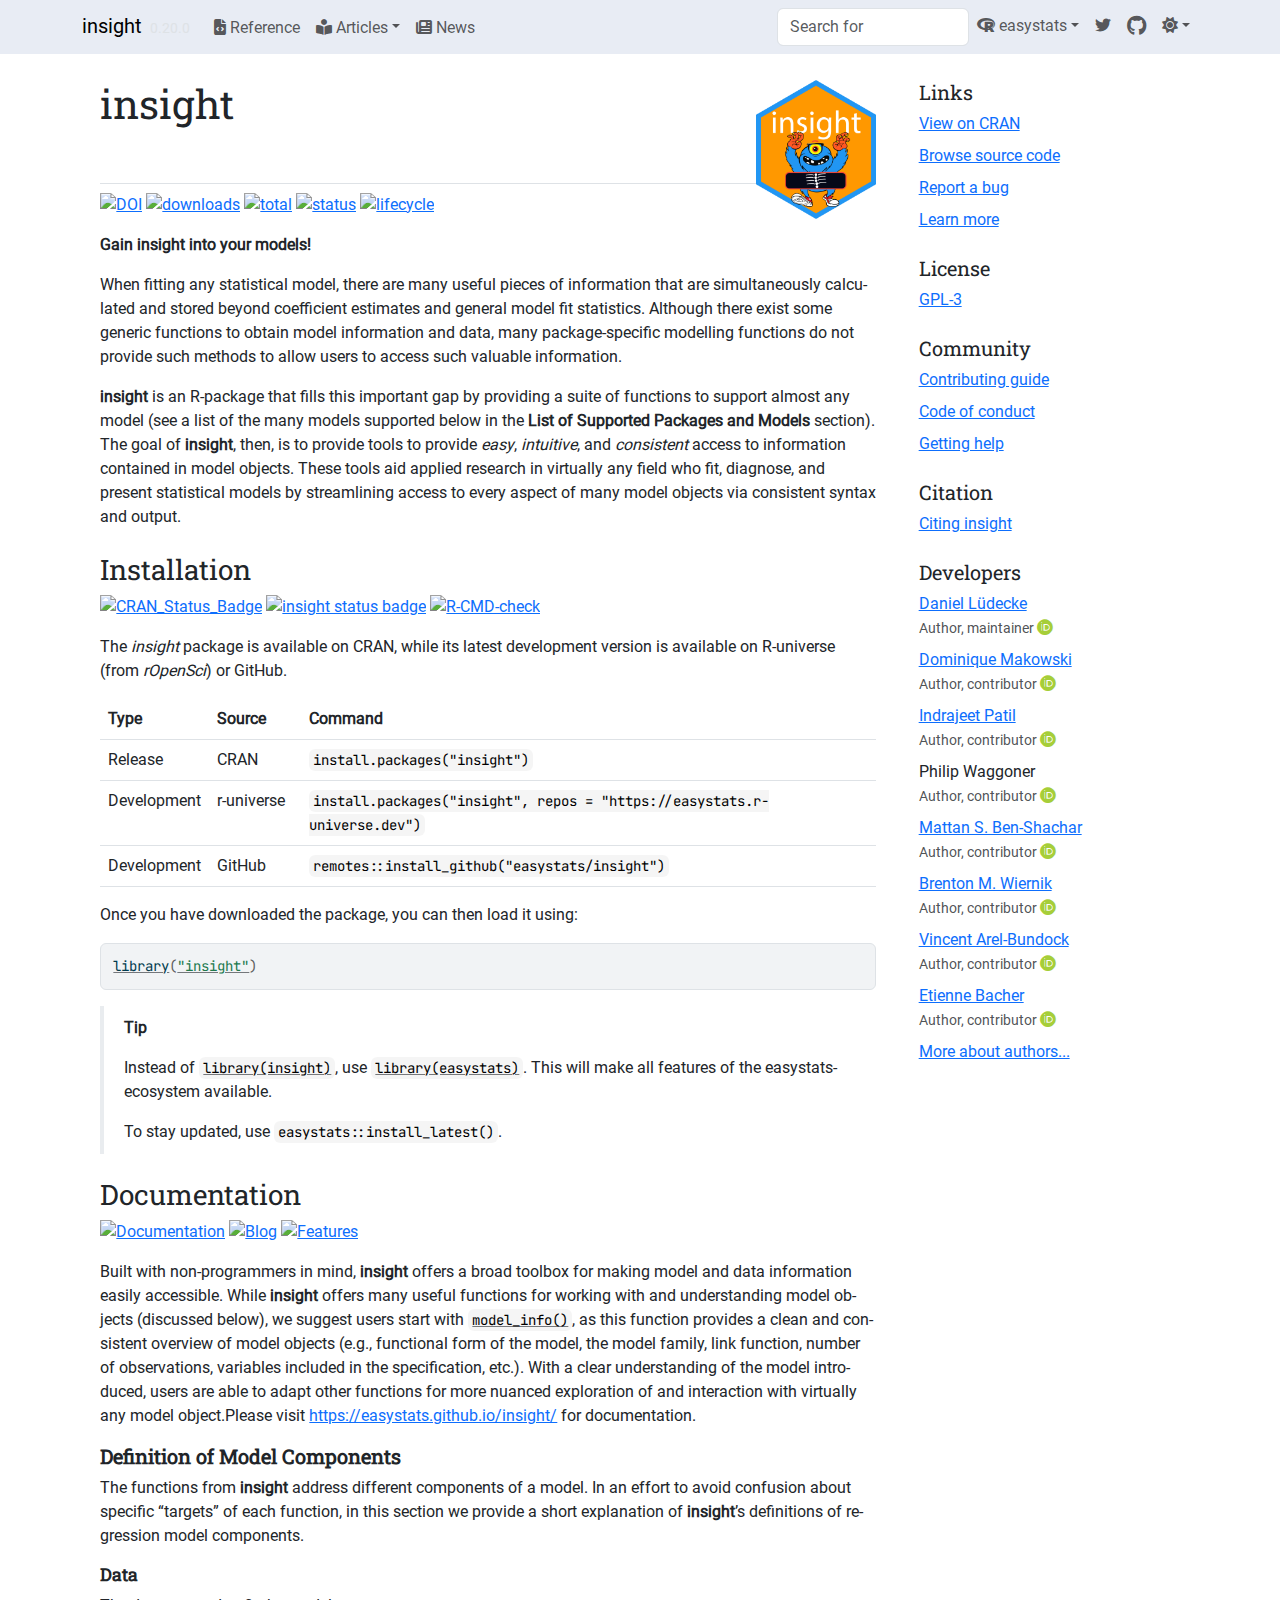
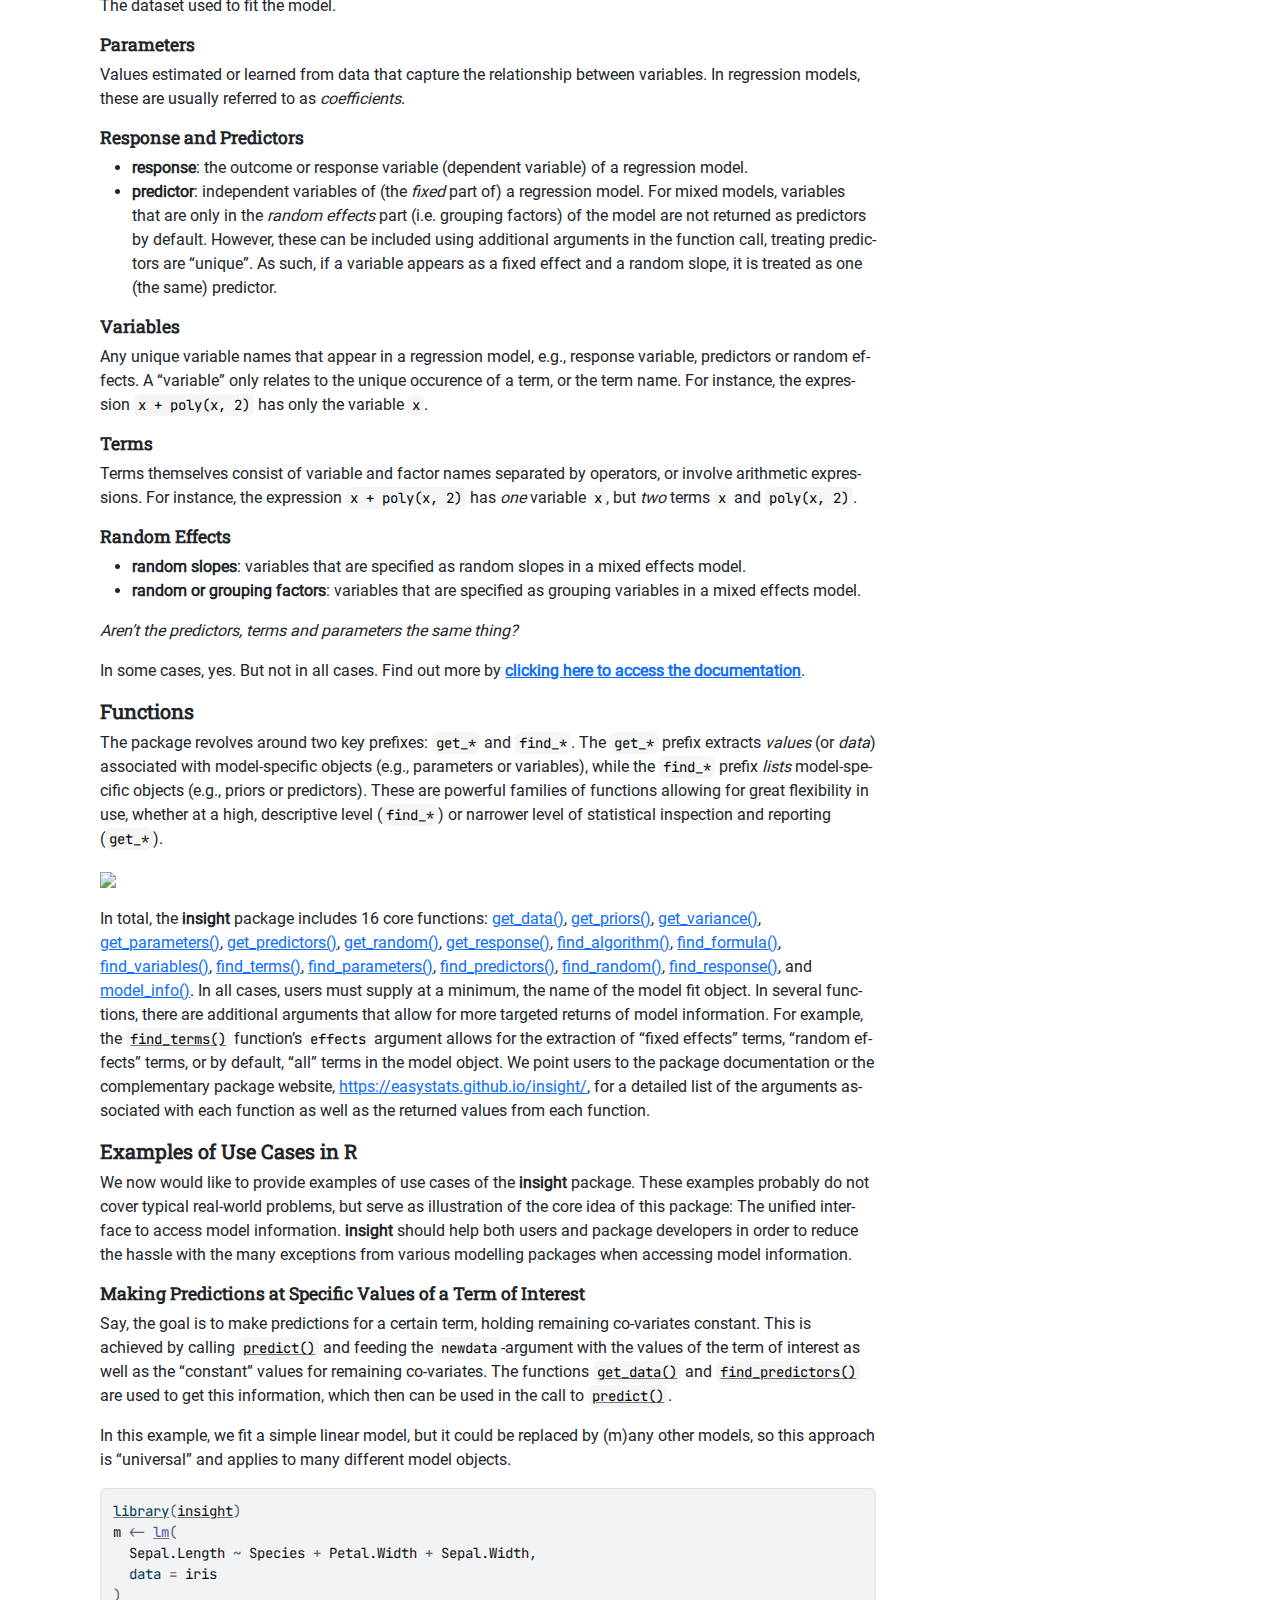
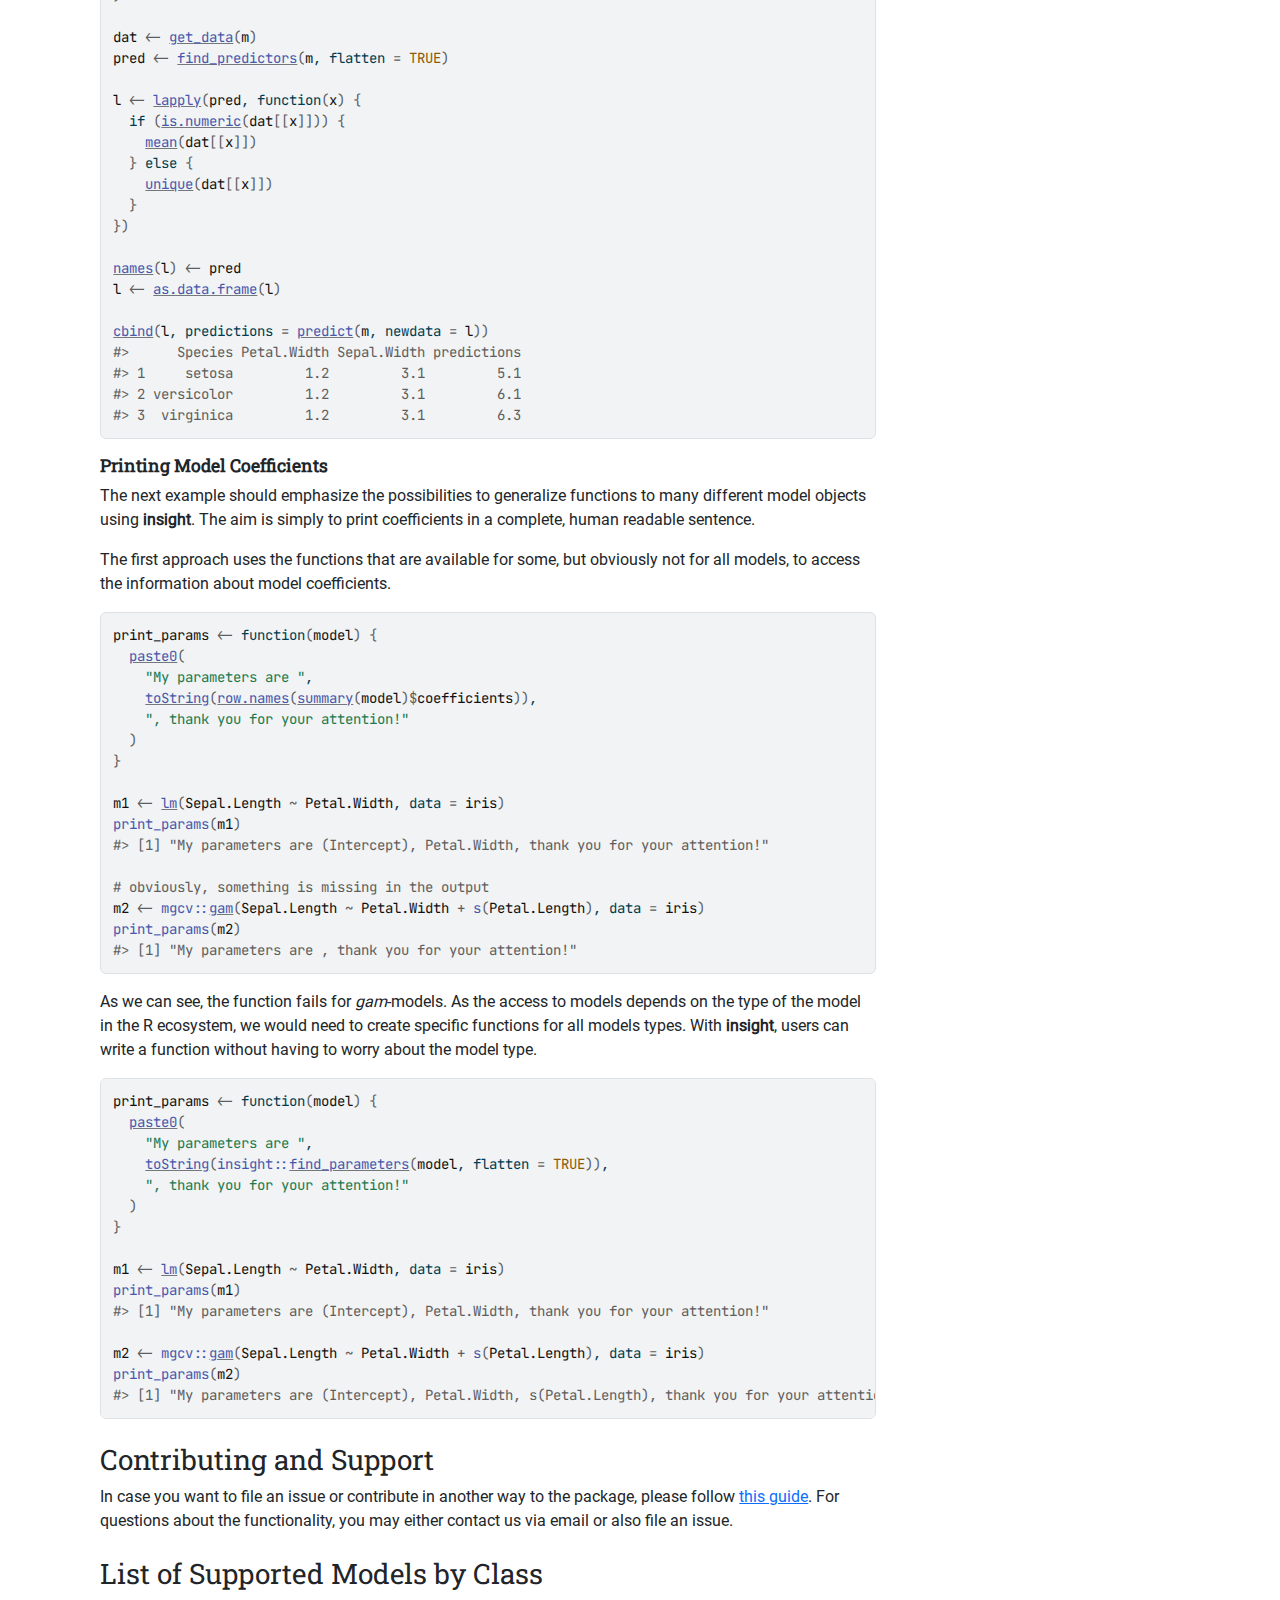
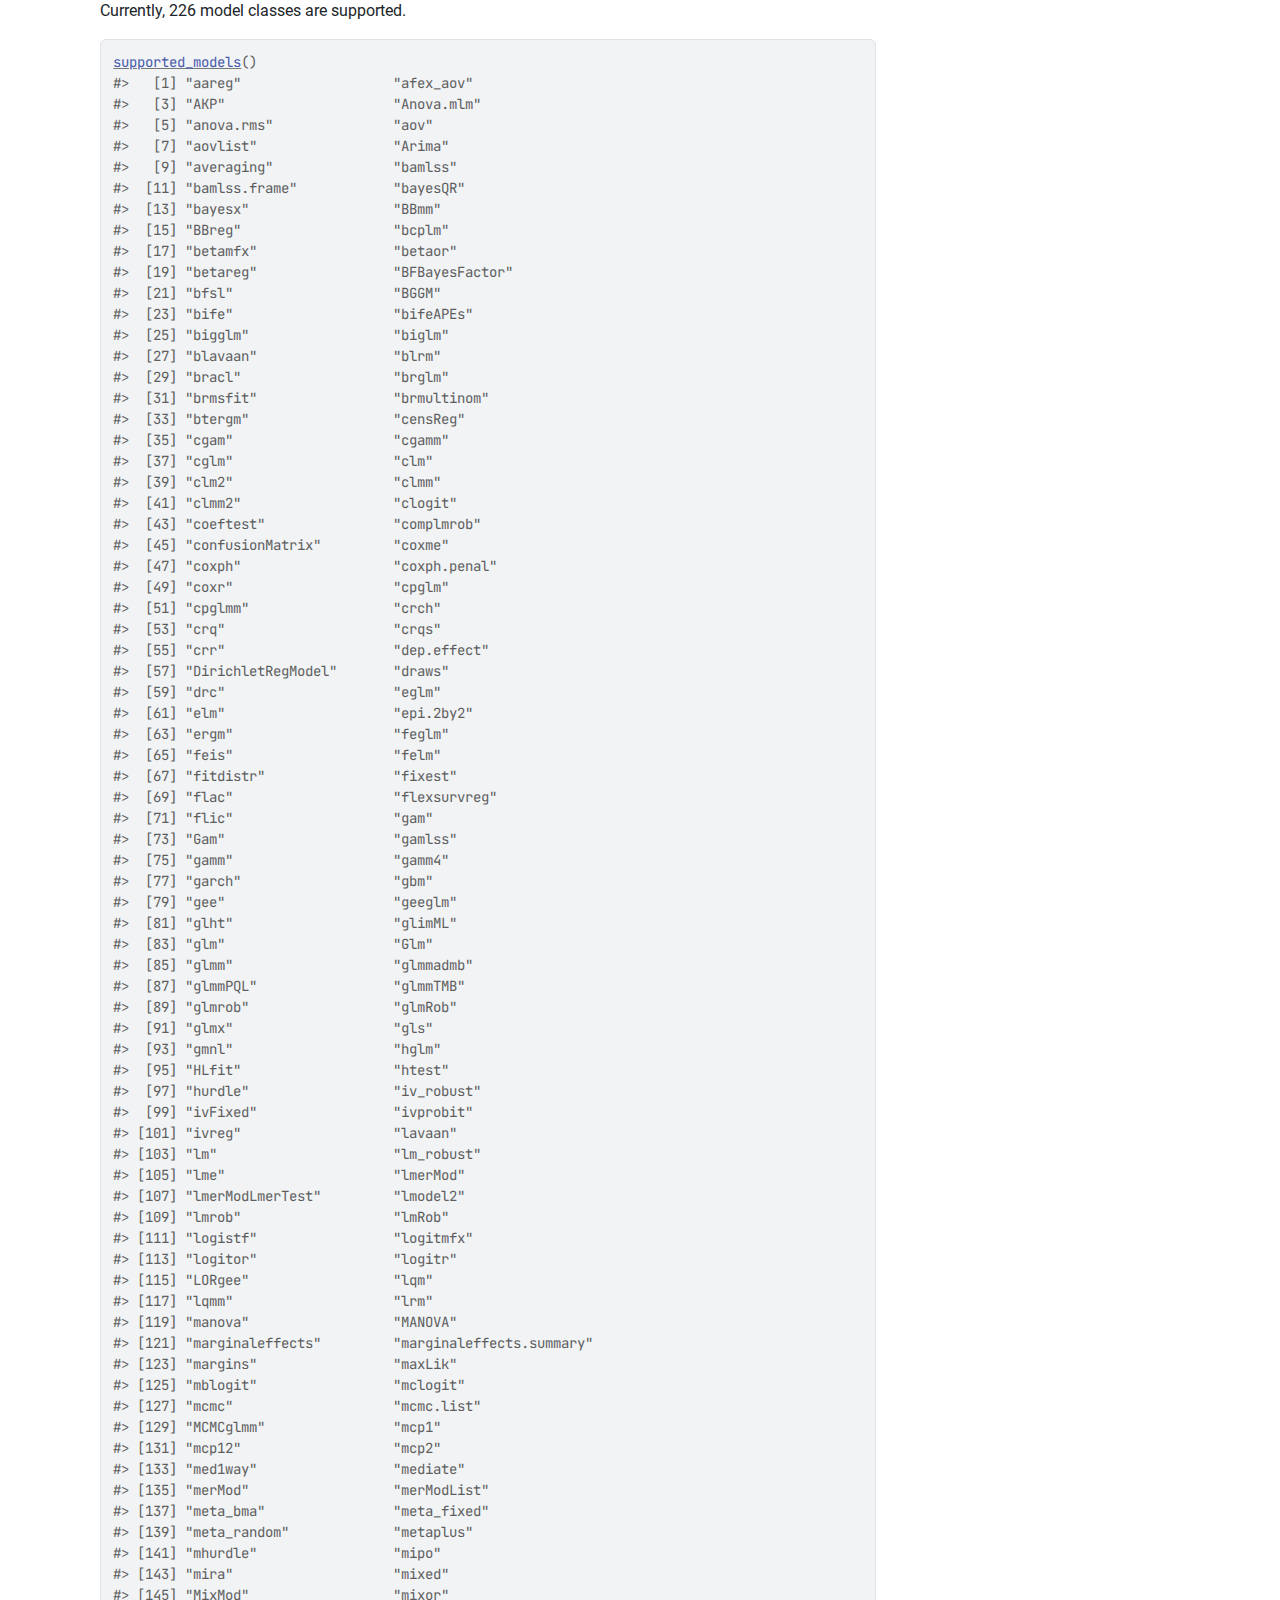
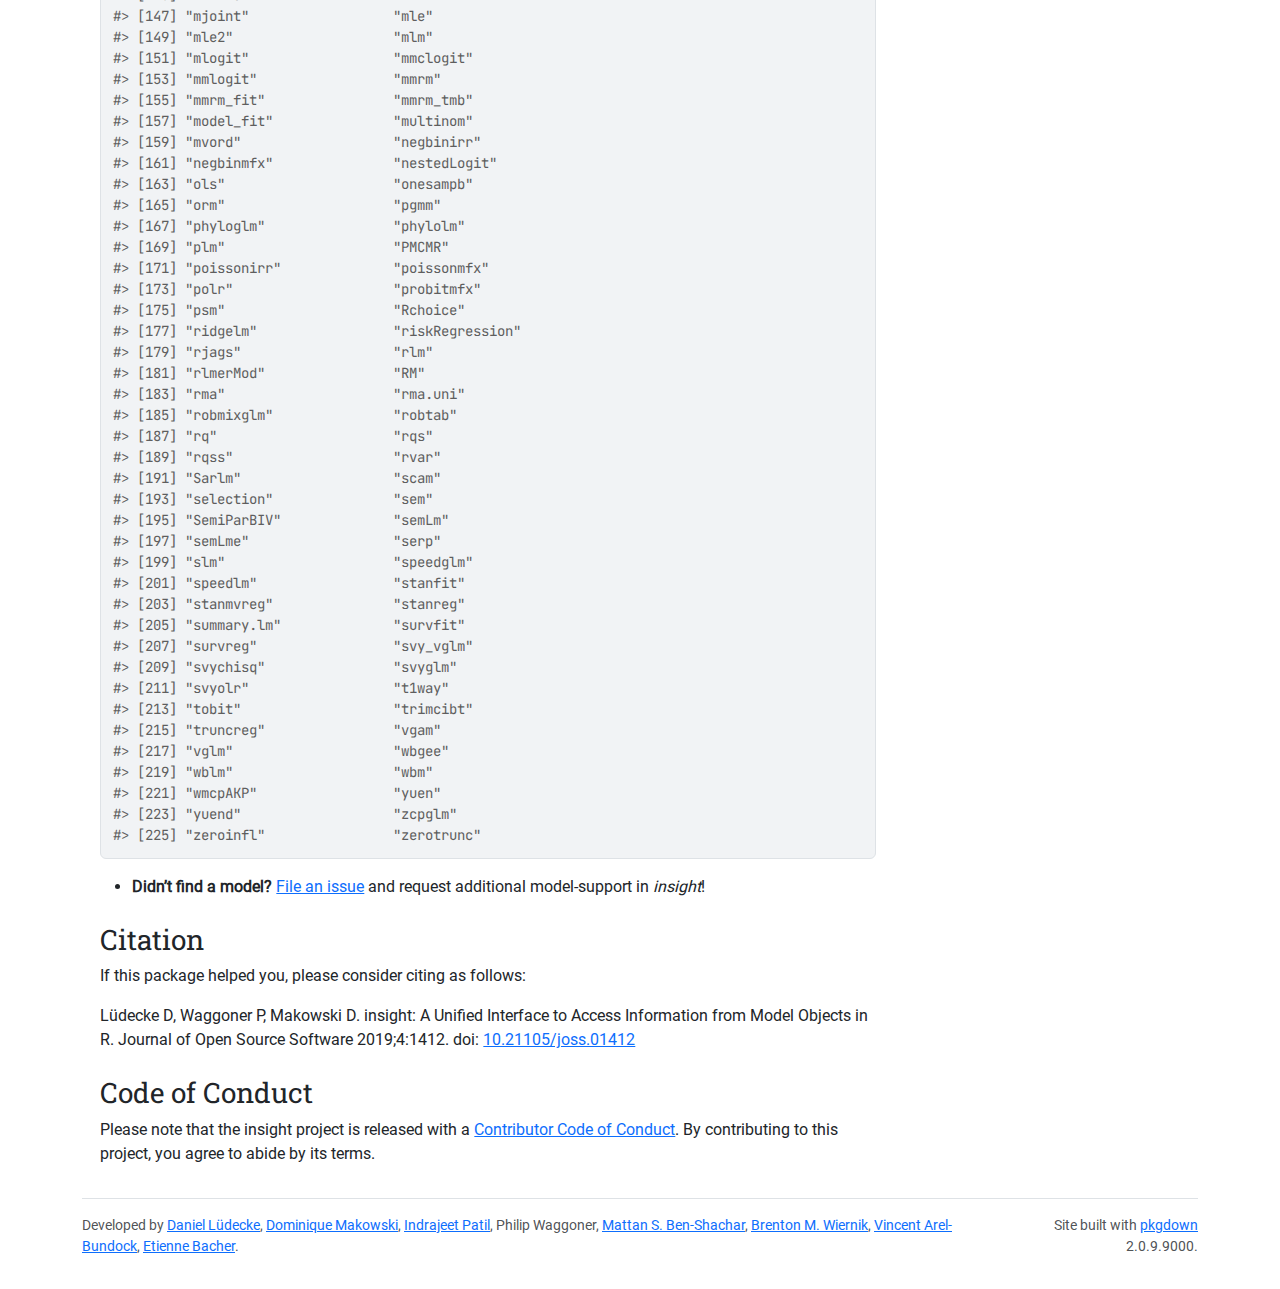
==== index.html @ b5fa0a46 "Deploying to gh-pages from @ iago-nonContributedForks/insight@2be51d996d91a37ee0de48c9bb4969648fec05" ====
<!DOCTYPE html>
<!-- Generated by pkgdown: do not edit by hand --><html lang="en">
<head>
<meta http-equiv="Content-Type" content="text/html; charset=UTF-8">
<meta charset="utf-8">
<meta http-equiv="X-UA-Compatible" content="IE=edge">
<meta name="viewport" content="width=device-width, initial-scale=1, shrink-to-fit=no">
<title>Easy Access to Model Information for Various Model Objects • insight</title>
<!-- favicons --><link rel="icon" type="image/png" sizes="16x16" href="favicon-16x16.png">
<link rel="icon" type="image/png" sizes="32x32" href="favicon-32x32.png">
<link rel="apple-touch-icon" type="image/png" sizes="180x180" href="apple-touch-icon.png">
<link rel="apple-touch-icon" type="image/png" sizes="120x120" href="apple-touch-icon-120x120.png">
<link rel="apple-touch-icon" type="image/png" sizes="76x76" href="apple-touch-icon-76x76.png">
<link rel="apple-touch-icon" type="image/png" sizes="60x60" href="apple-touch-icon-60x60.png">
<script src="lightswitch.js"></script><script src="deps/jquery-3.6.0/jquery-3.6.0.min.js"></script><meta name="viewport" content="width=device-width, initial-scale=1, shrink-to-fit=no">
<link href="deps/bootstrap-5.3.1/bootstrap.min.css" rel="stylesheet">
<script src="deps/bootstrap-5.3.1/bootstrap.bundle.min.js"></script><link href="deps/Roboto-0.4.9/font.css" rel="stylesheet">
<link href="deps/JetBrains_Mono-0.4.9/font.css" rel="stylesheet">
<link href="deps/Roboto_Slab-0.4.9/font.css" rel="stylesheet">
<link href="deps/font-awesome-6.4.2/css/all.min.css" rel="stylesheet">
<link href="deps/font-awesome-6.4.2/css/v4-shims.min.css" rel="stylesheet">
<script src="deps/headroom-0.11.0/headroom.min.js"></script><script src="deps/headroom-0.11.0/jQuery.headroom.min.js"></script><script src="deps/bootstrap-toc-1.0.1/bootstrap-toc.min.js"></script><script src="deps/clipboard.js-2.0.11/clipboard.min.js"></script><script src="deps/search-1.0.0/autocomplete.jquery.min.js"></script><script src="deps/search-1.0.0/fuse.min.js"></script><script src="deps/search-1.0.0/mark.min.js"></script><!-- pkgdown --><script src="pkgdown.js"></script><meta property="og:title" content="Easy Access to Model Information for Various Model Objects">
<meta name="description" content="A tool to provide an easy, intuitive and consistent access to information contained in various R models, like model formulas, model terms, information about random effects, data that was used to fit the model or data from response variables. insight mainly revolves around two types of functions: Functions that find (the names of) information, starting with find_, and functions that get the underlying data, starting with get_. The package has a consistent syntax and works with many different model objects, where otherwise functions to access these information are missing.">
<meta property="og:description" content="A tool to provide an easy, intuitive and consistent access to information contained in various R models, like model formulas, model terms, information about random effects, data that was used to fit the model or data from response variables. insight mainly revolves around two types of functions: Functions that find (the names of) information, starting with find_, and functions that get the underlying data, starting with get_. The package has a consistent syntax and works with many different model objects, where otherwise functions to access these information are missing.">
<meta property="og:image" content="https://easystats.github.io/insight/reference/figures/card.png">
<meta name="twitter:card" content="summary_large_image">
<meta name="twitter:creator" content="@easystats4u">
<meta name="twitter:site" content="@easystats4u">
</head>
<body>
    <a href="#main" class="visually-hidden-focusable">Skip to contents</a>
    <nav class="navbar navbar-expand-lg fixed-top " aria-label="Site navigation"><div class="container">
    <a class="navbar-brand me-2" href="index.html">insight</a>
    <small class="nav-text text-default me-auto" data-bs-toggle="tooltip" data-bs-placement="bottom" title="">0.20.0</small>
    <button class="navbar-toggler" type="button" data-bs-toggle="collapse" data-bs-target="#navbar" aria-controls="navbar" aria-expanded="false" aria-label="Toggle navigation">
      <span class="navbar-toggler-icon"></span>
    </button>
    <div id="navbar" class="collapse navbar-collapse ms-3">
      <ul class="navbar-nav me-auto">
<li class="nav-item"><a class="nav-link" href="reference/index.html" aria-label="Reference"><span class="fa fa-file-code"></span> Reference</a></li>
<li class="nav-item dropdown">
  <button class="nav-link dropdown-toggle" type="button" id="dropdown-articles" data-bs-toggle="dropdown" aria-expanded="false" aria-haspopup="true" aria-label="Articles"><span class="fa fa-book-reader"></span> Articles</button>
  <ul class="dropdown-menu" aria-labelledby="dropdown-articles">
<li><a class="dropdown-item" href="articles/display.html">Formatting, printing and exporting tables</a></li>
    <li><a class="dropdown-item" href="articles/export.html">Exporting tables with captions and footers</a></li>
  </ul>
</li>
<li class="nav-item"><a class="nav-link" href="news/index.html" aria-label="News"><span class="fa fa-newspaper"></span> News</a></li>
      </ul>
<ul class="navbar-nav">
<li class="nav-item"><form class="form-inline" role="search">
 <input class="form-control" type="search" name="search-input" id="search-input" autocomplete="off" aria-label="Search site" placeholder="Search for" data-search-index="search.json">
</form></li>
<li class="nav-item dropdown">
  <button class="nav-link dropdown-toggle" type="button" id="dropdown-easystats" data-bs-toggle="dropdown" aria-expanded="false" aria-haspopup="true" aria-label="easystats"><span class="fa fab fa-r-project"></span> easystats</button>
  <ul class="dropdown-menu dropdown-menu-end" aria-labelledby="dropdown-easystats">
<li><a class="external-link dropdown-item" href="https://easystats.github.io/bayestestR/">bayestestR</a></li>
    <li><a class="external-link dropdown-item" href="https://easystats.github.io/correlation/">correlation</a></li>
    <li><a class="external-link dropdown-item" href="https://easystats.github.io/datawizard/">datawizard</a></li>
    <li><a class="external-link dropdown-item" href="https://easystats.github.io/easystats/">easystats</a></li>
    <li><a class="external-link dropdown-item" href="https://easystats.github.io/effectsize/">effectsize</a></li>
    <li><a class="dropdown-item" href="https://easystats.github.io/insight/">insight</a></li>
    <li><a class="external-link dropdown-item" href="https://easystats.github.io/modelbased/">modelbased</a></li>
    <li><a class="external-link dropdown-item" href="https://easystats.github.io/performance/">performance</a></li>
    <li><a class="external-link dropdown-item" href="https://easystats.github.io/parameters/">parameters</a></li>
    <li><a class="external-link dropdown-item" href="https://easystats.github.io/report/">report</a></li>
    <li><a class="external-link dropdown-item" href="https://easystats.github.io/see/">see</a></li>
  </ul>
</li>
<li class="nav-item"><a class="external-link nav-link" href="http://twitter.com/easystats4u" aria-label="Twitter"><span class="fa fa-twitter"></span></a></li>
<li class="nav-item"><a class="external-link nav-link" href="https://github.com/easystats/insight/" aria-label="GitHub"><span class="fa fab fa-github fa-lg"></span></a></li>
<li class="nav-item dropdown">
  <button class="nav-link dropdown-toggle" type="button" id="dropdown-lightswitch" data-bs-toggle="dropdown" aria-expanded="false" aria-haspopup="true" aria-label="Light switch"><span class="fa fa-sun"></span></button>
  <ul class="dropdown-menu dropdown-menu-end" aria-labelledby="dropdown-lightswitch">
<li><button class="dropdown-item" data-bs-theme-value="light"><span class="fa fa-sun"></span> Light</button></li>
    <li><button class="dropdown-item" data-bs-theme-value="dark"><span class="fa fa-moon"></span> Dark</button></li>
    <li><button class="dropdown-item" data-bs-theme-value="auto"><span class="fa fa-adjust"></span> Auto</button></li>
  </ul>
</li>
      </ul>
</div>
  </div>
</nav><div class="container template-home">
<div class="row">
  <main id="main" class="col-md-9"><div class="section level1">
<div class="page-header">
<img src="logo.png" class="logo" alt=""><h1 id="insight-">insight <a class="anchor" aria-label="anchor" href="#insight-"></a>
</h1>
</div>
<p><a href="https://doi.org/10.21105/joss.01412" class="external-link"><img src="https://joss.theoj.org/papers/10.21105/joss.01412/status.svg" alt="DOI"></a> <a href="https://cranlogs.r-pkg.org/" class="external-link"><img src="https://cranlogs.r-pkg.org/badges/insight" alt="downloads"></a> <a href="https://cranlogs.r-pkg.org/" class="external-link"><img src="https://cranlogs.r-pkg.org/badges/grand-total/insight" alt="total"></a> <a href="https://CRAN.R-project.org/package=insight" class="external-link"><img src="https://tinyverse.netlify.com/badge/insight" alt="status"></a> <a href="https://lifecycle.r-lib.org/articles/stages.html" class="external-link"><img src="https://img.shields.io/badge/lifecycle-maturing-blue.svg" alt="lifecycle"></a></p>
<p><strong>Gain insight into your models!</strong></p>
<p>When fitting any statistical model, there are many useful pieces of information that are simultaneously calculated and stored beyond coefficient estimates and general model fit statistics. Although there exist some generic functions to obtain model information and data, many package-specific modelling functions do not provide such methods to allow users to access such valuable information.</p>
<p><strong>insight</strong> is an R-package that fills this important gap by providing a suite of functions to support almost any model (see a list of the many models supported below in the <strong>List of Supported Packages and Models</strong> section). The goal of <strong>insight</strong>, then, is to provide tools to provide <em>easy</em>, <em>intuitive</em>, and <em>consistent</em> access to information contained in model objects. These tools aid applied research in virtually any field who fit, diagnose, and present statistical models by streamlining access to every aspect of many model objects via consistent syntax and output.</p>
<div class="section level2">
<h2 id="installation">Installation<a class="anchor" aria-label="anchor" href="#installation"></a>
</h2>
<p><a href="https://cran.r-project.org/package=insight" class="external-link"><img src="https://www.r-pkg.org/badges/version/insight" alt="CRAN_Status_Badge"></a> <a href="https://easystats.r-universe.dev" class="external-link"><img src="https://easystats.r-universe.dev/badges/insight" alt="insight status badge"></a> <a href="https://github.com/easystats/insight/actions" class="external-link"><img src="https://github.com/easystats/insight/workflows/R-CMD-check/badge.svg?branch=main" alt="R-CMD-check"></a></p>
<p>The <em>insight</em> package is available on CRAN, while its latest development version is available on R-universe (from <em>rOpenSci</em>) or GitHub.</p>
<table class="table">
<colgroup>
<col width="13%">
<col width="12%">
<col width="75%">
</colgroup>
<thead><tr class="header">
<th>Type</th>
<th>Source</th>
<th>Command</th>
</tr></thead>
<tbody>
<tr class="odd">
<td>Release</td>
<td>CRAN</td>
<td><code>install.packages("insight")</code></td>
</tr>
<tr class="even">
<td>Development</td>
<td>r-universe</td>
<td><code>install.packages("insight", repos = "https://easystats.r-universe.dev")</code></td>
</tr>
<tr class="odd">
<td>Development</td>
<td>GitHub</td>
<td><code>remotes::install_github("easystats/insight")</code></td>
</tr>
</tbody>
</table>
<p>Once you have downloaded the package, you can then load it using:</p>
<div class="sourceCode" id="cb1"><pre class="downlit sourceCode r">
<code class="sourceCode R"><span><span class="kw"><a href="https://rdrr.io/r/base/library.html" class="external-link">library</a></span><span class="op">(</span><span class="st"><a href="https://easystats.github.io/insight/">"insight"</a></span><span class="op">)</span></span></code></pre></div>
<blockquote>
<p><strong>Tip</strong></p>
<p>Instead of <code><a href="https://easystats.github.io/insight/">library(insight)</a></code>, use <code><a href="https://easystats.github.io/easystats/" class="external-link">library(easystats)</a></code>. This will make all features of the easystats-ecosystem available.</p>
<p>To stay updated, use <code>easystats::install_latest()</code>.</p>
</blockquote>
</div>
<div class="section level2">
<h2 id="documentation">Documentation<a class="anchor" aria-label="anchor" href="#documentation"></a>
</h2>
<p><a href="https://easystats.github.io/insight/"><img src="https://img.shields.io/badge/documentation-insight-orange.svg?colorB=E91E63" alt="Documentation"></a> <a href="https://easystats.github.io/blog/posts/" class="external-link"><img src="https://img.shields.io/badge/blog-easystats-orange.svg?colorB=FF9800" alt="Blog"></a> <a href="https://easystats.github.io/insight/reference/index.html"><img src="https://img.shields.io/badge/features-insight-orange.svg?colorB=2196F3" alt="Features"></a></p>
<p>Built with non-programmers in mind, <strong>insight</strong> offers a broad toolbox for making model and data information easily accessible. While <strong>insight</strong> offers many useful functions for working with and understanding model objects (discussed below), we suggest users start with <code><a href="reference/model_info.html">model_info()</a></code>, as this function provides a clean and consistent overview of model objects (e.g., functional form of the model, the model family, link function, number of observations, variables included in the specification, etc.). With a clear understanding of the model introduced, users are able to adapt other functions for more nuanced exploration of and interaction with virtually any model object.Please visit <a href="https://easystats.github.io/insight/" class="uri">https://easystats.github.io/insight/</a> for documentation.</p>
<div class="section level3">
<h3 id="definition-of-model-components">Definition of Model Components<a class="anchor" aria-label="anchor" href="#definition-of-model-components"></a>
</h3>
<p>The functions from <strong>insight</strong> address different components of a model. In an effort to avoid confusion about specific “targets” of each function, in this section we provide a short explanation of <strong>insight</strong>’s definitions of regression model components.</p>
<div class="section level4">
<h4 id="data">Data<a class="anchor" aria-label="anchor" href="#data"></a>
</h4>
<p>The dataset used to fit the model.</p>
</div>
<div class="section level4">
<h4 id="parameters">Parameters<a class="anchor" aria-label="anchor" href="#parameters"></a>
</h4>
<p>Values estimated or learned from data that capture the relationship between variables. In regression models, these are usually referred to as <em>coefficients</em>.</p>
</div>
<div class="section level4">
<h4 id="response-and-predictors">Response and Predictors<a class="anchor" aria-label="anchor" href="#response-and-predictors"></a>
</h4>
<ul>
<li>
<strong>response</strong>: the outcome or response variable (dependent variable) of a regression model.</li>
<li>
<strong>predictor</strong>: independent variables of (the <em>fixed</em> part of) a regression model. For mixed models, variables that are only in the <em>random effects</em> part (i.e. grouping factors) of the model are not returned as predictors by default. However, these can be included using additional arguments in the function call, treating predictors are “unique”. As such, if a variable appears as a fixed effect and a random slope, it is treated as one (the same) predictor.</li>
</ul>
</div>
<div class="section level4">
<h4 id="variables">Variables<a class="anchor" aria-label="anchor" href="#variables"></a>
</h4>
<p>Any unique variable names that appear in a regression model, e.g., response variable, predictors or random effects. A “variable” only relates to the unique occurence of a term, or the term name. For instance, the expression <code>x + poly(x, 2)</code> has only the variable <code>x</code>.</p>
</div>
<div class="section level4">
<h4 id="terms">Terms<a class="anchor" aria-label="anchor" href="#terms"></a>
</h4>
<p>Terms themselves consist of variable and factor names separated by operators, or involve arithmetic expressions. For instance, the expression <code>x + poly(x, 2)</code> has <em>one</em> variable <code>x</code>, but <em>two</em> terms <code>x</code> and <code>poly(x, 2)</code>.</p>
</div>
<div class="section level4">
<h4 id="random-effects">Random Effects<a class="anchor" aria-label="anchor" href="#random-effects"></a>
</h4>
<ul>
<li>
<strong>random slopes</strong>: variables that are specified as random slopes in a mixed effects model.</li>
<li>
<strong>random or grouping factors</strong>: variables that are specified as grouping variables in a mixed effects model.</li>
</ul>
<p><em>Aren’t the predictors, terms and parameters the same thing?</em></p>
<p>In some cases, yes. But not in all cases. Find out more by <a href="https://easystats.github.io/insight/articles/insight.html"><strong>clicking here to access the documentation</strong></a>.</p>
</div>
</div>
<div class="section level3">
<h3 id="functions">Functions<a class="anchor" aria-label="anchor" href="#functions"></a>
</h3>
<p>The package revolves around two key prefixes: <code>get_*</code> and <code>find_*</code>. The <code>get_*</code> prefix extracts <em>values</em> (or <em>data</em>) associated with model-specific objects (e.g., parameters or variables), while the <code>find_*</code> prefix <em>lists</em> model-specific objects (e.g., priors or predictors). These are powerful families of functions allowing for great flexibility in use, whether at a high, descriptive level (<code>find_*</code>) or narrower level of statistical inspection and reporting (<code>get_*</code>).</p>
<p><img src="https://raw.githubusercontent.com/easystats/insight/master/paper/figure1_small.png"></p>
<p>In total, the <strong>insight</strong> package includes 16 core functions: <a href="https://easystats.github.io/insight/reference/get_data.html">get_data()</a>, <a href="https://easystats.github.io/insight/reference/get_priors.html">get_priors()</a>, <a href="https://easystats.github.io/insight/reference/get_variance.html">get_variance()</a>, <a href="https://easystats.github.io/insight/reference/get_parameters.html">get_parameters()</a>, <a href="https://easystats.github.io/insight/reference/get_predictors.html">get_predictors()</a>, <a href="https://easystats.github.io/insight/reference/get_random.html">get_random()</a>, <a href="https://easystats.github.io/insight/reference/get_response.html">get_response()</a>, <a href="https://easystats.github.io/insight/reference/find_algorithm.html">find_algorithm()</a>, <a href="https://easystats.github.io/insight/reference/find_formula.html">find_formula()</a>, <a href="https://easystats.github.io/insight/reference/find_variables.html">find_variables()</a>, <a href="https://easystats.github.io/insight/reference/find_terms.html">find_terms()</a>, <a href="https://easystats.github.io/insight/reference/find_parameters.html">find_parameters()</a>, <a href="https://easystats.github.io/insight/reference/find_predictors.html">find_predictors()</a>, <a href="https://easystats.github.io/insight/reference/find_random.html">find_random()</a>, <a href="https://easystats.github.io/insight/reference/find_response.html">find_response()</a>, and <a href="https://easystats.github.io/insight/reference/model_info.html">model_info()</a>. In all cases, users must supply at a minimum, the name of the model fit object. In several functions, there are additional arguments that allow for more targeted returns of model information. For example, the <code><a href="reference/find_terms.html">find_terms()</a></code> function’s <code>effects</code> argument allows for the extraction of “fixed effects” terms, “random effects” terms, or by default, “all” terms in the model object. We point users to the package documentation or the complementary package website, <a href="https://easystats.github.io/insight/" class="uri">https://easystats.github.io/insight/</a>, for a detailed list of the arguments associated with each function as well as the returned values from each function.</p>
</div>
<div class="section level3">
<h3 id="examples-of-use-cases-in-r">Examples of Use Cases in R<a class="anchor" aria-label="anchor" href="#examples-of-use-cases-in-r"></a>
</h3>
<p>We now would like to provide examples of use cases of the <strong>insight</strong> package. These examples probably do not cover typical real-world problems, but serve as illustration of the core idea of this package: The unified interface to access model information. <strong>insight</strong> should help both users and package developers in order to reduce the hassle with the many exceptions from various modelling packages when accessing model information.</p>
<div class="section level4">
<h4 id="making-predictions-at-specific-values-of-a-term-of-interest">Making Predictions at Specific Values of a Term of Interest<a class="anchor" aria-label="anchor" href="#making-predictions-at-specific-values-of-a-term-of-interest"></a>
</h4>
<p>Say, the goal is to make predictions for a certain term, holding remaining co-variates constant. This is achieved by calling <code><a href="https://rdrr.io/r/stats/predict.html" class="external-link">predict()</a></code> and feeding the <code>newdata</code>-argument with the values of the term of interest as well as the “constant” values for remaining co-variates. The functions <code><a href="reference/get_data.html">get_data()</a></code> and <code><a href="reference/find_predictors.html">find_predictors()</a></code> are used to get this information, which then can be used in the call to <code><a href="https://rdrr.io/r/stats/predict.html" class="external-link">predict()</a></code>.</p>
<p>In this example, we fit a simple linear model, but it could be replaced by (m)any other models, so this approach is “universal” and applies to many different model objects.</p>
<div class="sourceCode" id="cb2"><pre class="downlit sourceCode r">
<code class="sourceCode R"><span><span class="kw"><a href="https://rdrr.io/r/base/library.html" class="external-link">library</a></span><span class="op">(</span><span class="va"><a href="https://easystats.github.io/insight/">insight</a></span><span class="op">)</span></span>
<span><span class="va">m</span> <span class="op">&lt;-</span> <span class="fu"><a href="https://rdrr.io/r/stats/lm.html" class="external-link">lm</a></span><span class="op">(</span></span>
<span>  <span class="va">Sepal.Length</span> <span class="op">~</span> <span class="va">Species</span> <span class="op">+</span> <span class="va">Petal.Width</span> <span class="op">+</span> <span class="va">Sepal.Width</span>,</span>
<span>  data <span class="op">=</span> <span class="va">iris</span></span>
<span><span class="op">)</span></span>
<span></span>
<span><span class="va">dat</span> <span class="op">&lt;-</span> <span class="fu"><a href="reference/get_data.html">get_data</a></span><span class="op">(</span><span class="va">m</span><span class="op">)</span></span>
<span><span class="va">pred</span> <span class="op">&lt;-</span> <span class="fu"><a href="reference/find_predictors.html">find_predictors</a></span><span class="op">(</span><span class="va">m</span>, flatten <span class="op">=</span> <span class="cn">TRUE</span><span class="op">)</span></span>
<span></span>
<span><span class="va">l</span> <span class="op">&lt;-</span> <span class="fu"><a href="https://rdrr.io/r/base/lapply.html" class="external-link">lapply</a></span><span class="op">(</span><span class="va">pred</span>, <span class="kw">function</span><span class="op">(</span><span class="va">x</span><span class="op">)</span> <span class="op">{</span></span>
<span>  <span class="kw">if</span> <span class="op">(</span><span class="fu"><a href="https://rdrr.io/r/base/numeric.html" class="external-link">is.numeric</a></span><span class="op">(</span><span class="va">dat</span><span class="op">[[</span><span class="va">x</span><span class="op">]</span><span class="op">]</span><span class="op">)</span><span class="op">)</span> <span class="op">{</span></span>
<span>    <span class="fu"><a href="https://rdrr.io/r/base/mean.html" class="external-link">mean</a></span><span class="op">(</span><span class="va">dat</span><span class="op">[[</span><span class="va">x</span><span class="op">]</span><span class="op">]</span><span class="op">)</span></span>
<span>  <span class="op">}</span> <span class="kw">else</span> <span class="op">{</span></span>
<span>    <span class="fu"><a href="https://rdrr.io/r/base/unique.html" class="external-link">unique</a></span><span class="op">(</span><span class="va">dat</span><span class="op">[[</span><span class="va">x</span><span class="op">]</span><span class="op">]</span><span class="op">)</span></span>
<span>  <span class="op">}</span></span>
<span><span class="op">}</span><span class="op">)</span></span>
<span></span>
<span><span class="fu"><a href="https://rdrr.io/r/base/names.html" class="external-link">names</a></span><span class="op">(</span><span class="va">l</span><span class="op">)</span> <span class="op">&lt;-</span> <span class="va">pred</span></span>
<span><span class="va">l</span> <span class="op">&lt;-</span> <span class="fu"><a href="https://rdrr.io/r/base/as.data.frame.html" class="external-link">as.data.frame</a></span><span class="op">(</span><span class="va">l</span><span class="op">)</span></span>
<span></span>
<span><span class="fu"><a href="https://rdrr.io/r/base/cbind.html" class="external-link">cbind</a></span><span class="op">(</span><span class="va">l</span>, predictions <span class="op">=</span> <span class="fu"><a href="https://rdrr.io/r/stats/predict.html" class="external-link">predict</a></span><span class="op">(</span><span class="va">m</span>, newdata <span class="op">=</span> <span class="va">l</span><span class="op">)</span><span class="op">)</span></span>
<span><span class="co">#&gt;      Species Petal.Width Sepal.Width predictions</span></span>
<span><span class="co">#&gt; 1     setosa         1.2         3.1         5.1</span></span>
<span><span class="co">#&gt; 2 versicolor         1.2         3.1         6.1</span></span>
<span><span class="co">#&gt; 3  virginica         1.2         3.1         6.3</span></span></code></pre></div>
</div>
<div class="section level4">
<h4 id="printing-model-coefficients">Printing Model Coefficients<a class="anchor" aria-label="anchor" href="#printing-model-coefficients"></a>
</h4>
<p>The next example should emphasize the possibilities to generalize functions to many different model objects using <strong>insight</strong>. The aim is simply to print coefficients in a complete, human readable sentence.</p>
<p>The first approach uses the functions that are available for some, but obviously not for all models, to access the information about model coefficients.</p>
<div class="sourceCode" id="cb3"><pre class="downlit sourceCode r">
<code class="sourceCode R"><span><span class="va">print_params</span> <span class="op">&lt;-</span> <span class="kw">function</span><span class="op">(</span><span class="va">model</span><span class="op">)</span> <span class="op">{</span></span>
<span>  <span class="fu"><a href="https://rdrr.io/r/base/paste.html" class="external-link">paste0</a></span><span class="op">(</span></span>
<span>    <span class="st">"My parameters are "</span>,</span>
<span>    <span class="fu"><a href="https://rdrr.io/r/base/toString.html" class="external-link">toString</a></span><span class="op">(</span><span class="fu"><a href="https://rdrr.io/r/base/row.names.html" class="external-link">row.names</a></span><span class="op">(</span><span class="fu"><a href="https://rdrr.io/r/base/summary.html" class="external-link">summary</a></span><span class="op">(</span><span class="va">model</span><span class="op">)</span><span class="op">$</span><span class="va">coefficients</span><span class="op">)</span><span class="op">)</span>,</span>
<span>    <span class="st">", thank you for your attention!"</span></span>
<span>  <span class="op">)</span></span>
<span><span class="op">}</span></span>
<span></span>
<span><span class="va">m1</span> <span class="op">&lt;-</span> <span class="fu"><a href="https://rdrr.io/r/stats/lm.html" class="external-link">lm</a></span><span class="op">(</span><span class="va">Sepal.Length</span> <span class="op">~</span> <span class="va">Petal.Width</span>, data <span class="op">=</span> <span class="va">iris</span><span class="op">)</span></span>
<span><span class="fu">print_params</span><span class="op">(</span><span class="va">m1</span><span class="op">)</span></span>
<span><span class="co">#&gt; [1] "My parameters are (Intercept), Petal.Width, thank you for your attention!"</span></span>
<span></span>
<span><span class="co"># obviously, something is missing in the output</span></span>
<span><span class="va">m2</span> <span class="op">&lt;-</span> <span class="fu">mgcv</span><span class="fu">::</span><span class="fu"><a href="https://rdrr.io/pkg/mgcv/man/gam.html" class="external-link">gam</a></span><span class="op">(</span><span class="va">Sepal.Length</span> <span class="op">~</span> <span class="va">Petal.Width</span> <span class="op">+</span> <span class="fu">s</span><span class="op">(</span><span class="va">Petal.Length</span><span class="op">)</span>, data <span class="op">=</span> <span class="va">iris</span><span class="op">)</span></span>
<span><span class="fu">print_params</span><span class="op">(</span><span class="va">m2</span><span class="op">)</span></span>
<span><span class="co">#&gt; [1] "My parameters are , thank you for your attention!"</span></span></code></pre></div>
<p>As we can see, the function fails for <em>gam</em>-models. As the access to models depends on the type of the model in the R ecosystem, we would need to create specific functions for all models types. With <strong>insight</strong>, users can write a function without having to worry about the model type.</p>
<div class="sourceCode" id="cb4"><pre class="downlit sourceCode r">
<code class="sourceCode R"><span><span class="va">print_params</span> <span class="op">&lt;-</span> <span class="kw">function</span><span class="op">(</span><span class="va">model</span><span class="op">)</span> <span class="op">{</span></span>
<span>  <span class="fu"><a href="https://rdrr.io/r/base/paste.html" class="external-link">paste0</a></span><span class="op">(</span></span>
<span>    <span class="st">"My parameters are "</span>,</span>
<span>    <span class="fu"><a href="https://rdrr.io/r/base/toString.html" class="external-link">toString</a></span><span class="op">(</span><span class="fu">insight</span><span class="fu">::</span><span class="fu"><a href="reference/find_parameters.html">find_parameters</a></span><span class="op">(</span><span class="va">model</span>, flatten <span class="op">=</span> <span class="cn">TRUE</span><span class="op">)</span><span class="op">)</span>,</span>
<span>    <span class="st">", thank you for your attention!"</span></span>
<span>  <span class="op">)</span></span>
<span><span class="op">}</span></span>
<span></span>
<span><span class="va">m1</span> <span class="op">&lt;-</span> <span class="fu"><a href="https://rdrr.io/r/stats/lm.html" class="external-link">lm</a></span><span class="op">(</span><span class="va">Sepal.Length</span> <span class="op">~</span> <span class="va">Petal.Width</span>, data <span class="op">=</span> <span class="va">iris</span><span class="op">)</span></span>
<span><span class="fu">print_params</span><span class="op">(</span><span class="va">m1</span><span class="op">)</span></span>
<span><span class="co">#&gt; [1] "My parameters are (Intercept), Petal.Width, thank you for your attention!"</span></span>
<span></span>
<span><span class="va">m2</span> <span class="op">&lt;-</span> <span class="fu">mgcv</span><span class="fu">::</span><span class="fu"><a href="https://rdrr.io/pkg/mgcv/man/gam.html" class="external-link">gam</a></span><span class="op">(</span><span class="va">Sepal.Length</span> <span class="op">~</span> <span class="va">Petal.Width</span> <span class="op">+</span> <span class="fu">s</span><span class="op">(</span><span class="va">Petal.Length</span><span class="op">)</span>, data <span class="op">=</span> <span class="va">iris</span><span class="op">)</span></span>
<span><span class="fu">print_params</span><span class="op">(</span><span class="va">m2</span><span class="op">)</span></span>
<span><span class="co">#&gt; [1] "My parameters are (Intercept), Petal.Width, s(Petal.Length), thank you for your attention!"</span></span></code></pre></div>
</div>
</div>
</div>
<div class="section level2">
<h2 id="contributing-and-support">Contributing and Support<a class="anchor" aria-label="anchor" href="#contributing-and-support"></a>
</h2>
<p>In case you want to file an issue or contribute in another way to the package, please follow <a href="https://github.com/easystats/insight/blob/master/.github/CONTRIBUTING.md" class="external-link">this guide</a>. For questions about the functionality, you may either contact us via email or also file an issue.</p>
</div>
<div class="section level2">
<h2 id="list-of-supported-models-by-class">List of Supported Models by Class<a class="anchor" aria-label="anchor" href="#list-of-supported-models-by-class"></a>
</h2>
<p>Currently, 226 model classes are supported.</p>
<div class="sourceCode" id="cb5"><pre class="downlit sourceCode r">
<code class="sourceCode R"><span><span class="fu"><a href="reference/is_model_supported.html">supported_models</a></span><span class="op">(</span><span class="op">)</span></span>
<span><span class="co">#&gt;   [1] "aareg"                   "afex_aov"               </span></span>
<span><span class="co">#&gt;   [3] "AKP"                     "Anova.mlm"              </span></span>
<span><span class="co">#&gt;   [5] "anova.rms"               "aov"                    </span></span>
<span><span class="co">#&gt;   [7] "aovlist"                 "Arima"                  </span></span>
<span><span class="co">#&gt;   [9] "averaging"               "bamlss"                 </span></span>
<span><span class="co">#&gt;  [11] "bamlss.frame"            "bayesQR"                </span></span>
<span><span class="co">#&gt;  [13] "bayesx"                  "BBmm"                   </span></span>
<span><span class="co">#&gt;  [15] "BBreg"                   "bcplm"                  </span></span>
<span><span class="co">#&gt;  [17] "betamfx"                 "betaor"                 </span></span>
<span><span class="co">#&gt;  [19] "betareg"                 "BFBayesFactor"          </span></span>
<span><span class="co">#&gt;  [21] "bfsl"                    "BGGM"                   </span></span>
<span><span class="co">#&gt;  [23] "bife"                    "bifeAPEs"               </span></span>
<span><span class="co">#&gt;  [25] "bigglm"                  "biglm"                  </span></span>
<span><span class="co">#&gt;  [27] "blavaan"                 "blrm"                   </span></span>
<span><span class="co">#&gt;  [29] "bracl"                   "brglm"                  </span></span>
<span><span class="co">#&gt;  [31] "brmsfit"                 "brmultinom"             </span></span>
<span><span class="co">#&gt;  [33] "btergm"                  "censReg"                </span></span>
<span><span class="co">#&gt;  [35] "cgam"                    "cgamm"                  </span></span>
<span><span class="co">#&gt;  [37] "cglm"                    "clm"                    </span></span>
<span><span class="co">#&gt;  [39] "clm2"                    "clmm"                   </span></span>
<span><span class="co">#&gt;  [41] "clmm2"                   "clogit"                 </span></span>
<span><span class="co">#&gt;  [43] "coeftest"                "complmrob"              </span></span>
<span><span class="co">#&gt;  [45] "confusionMatrix"         "coxme"                  </span></span>
<span><span class="co">#&gt;  [47] "coxph"                   "coxph.penal"            </span></span>
<span><span class="co">#&gt;  [49] "coxr"                    "cpglm"                  </span></span>
<span><span class="co">#&gt;  [51] "cpglmm"                  "crch"                   </span></span>
<span><span class="co">#&gt;  [53] "crq"                     "crqs"                   </span></span>
<span><span class="co">#&gt;  [55] "crr"                     "dep.effect"             </span></span>
<span><span class="co">#&gt;  [57] "DirichletRegModel"       "draws"                  </span></span>
<span><span class="co">#&gt;  [59] "drc"                     "eglm"                   </span></span>
<span><span class="co">#&gt;  [61] "elm"                     "epi.2by2"               </span></span>
<span><span class="co">#&gt;  [63] "ergm"                    "feglm"                  </span></span>
<span><span class="co">#&gt;  [65] "feis"                    "felm"                   </span></span>
<span><span class="co">#&gt;  [67] "fitdistr"                "fixest"                 </span></span>
<span><span class="co">#&gt;  [69] "flac"                    "flexsurvreg"            </span></span>
<span><span class="co">#&gt;  [71] "flic"                    "gam"                    </span></span>
<span><span class="co">#&gt;  [73] "Gam"                     "gamlss"                 </span></span>
<span><span class="co">#&gt;  [75] "gamm"                    "gamm4"                  </span></span>
<span><span class="co">#&gt;  [77] "garch"                   "gbm"                    </span></span>
<span><span class="co">#&gt;  [79] "gee"                     "geeglm"                 </span></span>
<span><span class="co">#&gt;  [81] "glht"                    "glimML"                 </span></span>
<span><span class="co">#&gt;  [83] "glm"                     "Glm"                    </span></span>
<span><span class="co">#&gt;  [85] "glmm"                    "glmmadmb"               </span></span>
<span><span class="co">#&gt;  [87] "glmmPQL"                 "glmmTMB"                </span></span>
<span><span class="co">#&gt;  [89] "glmrob"                  "glmRob"                 </span></span>
<span><span class="co">#&gt;  [91] "glmx"                    "gls"                    </span></span>
<span><span class="co">#&gt;  [93] "gmnl"                    "hglm"                   </span></span>
<span><span class="co">#&gt;  [95] "HLfit"                   "htest"                  </span></span>
<span><span class="co">#&gt;  [97] "hurdle"                  "iv_robust"              </span></span>
<span><span class="co">#&gt;  [99] "ivFixed"                 "ivprobit"               </span></span>
<span><span class="co">#&gt; [101] "ivreg"                   "lavaan"                 </span></span>
<span><span class="co">#&gt; [103] "lm"                      "lm_robust"              </span></span>
<span><span class="co">#&gt; [105] "lme"                     "lmerMod"                </span></span>
<span><span class="co">#&gt; [107] "lmerModLmerTest"         "lmodel2"                </span></span>
<span><span class="co">#&gt; [109] "lmrob"                   "lmRob"                  </span></span>
<span><span class="co">#&gt; [111] "logistf"                 "logitmfx"               </span></span>
<span><span class="co">#&gt; [113] "logitor"                 "logitr"                 </span></span>
<span><span class="co">#&gt; [115] "LORgee"                  "lqm"                    </span></span>
<span><span class="co">#&gt; [117] "lqmm"                    "lrm"                    </span></span>
<span><span class="co">#&gt; [119] "manova"                  "MANOVA"                 </span></span>
<span><span class="co">#&gt; [121] "marginaleffects"         "marginaleffects.summary"</span></span>
<span><span class="co">#&gt; [123] "margins"                 "maxLik"                 </span></span>
<span><span class="co">#&gt; [125] "mblogit"                 "mclogit"                </span></span>
<span><span class="co">#&gt; [127] "mcmc"                    "mcmc.list"              </span></span>
<span><span class="co">#&gt; [129] "MCMCglmm"                "mcp1"                   </span></span>
<span><span class="co">#&gt; [131] "mcp12"                   "mcp2"                   </span></span>
<span><span class="co">#&gt; [133] "med1way"                 "mediate"                </span></span>
<span><span class="co">#&gt; [135] "merMod"                  "merModList"             </span></span>
<span><span class="co">#&gt; [137] "meta_bma"                "meta_fixed"             </span></span>
<span><span class="co">#&gt; [139] "meta_random"             "metaplus"               </span></span>
<span><span class="co">#&gt; [141] "mhurdle"                 "mipo"                   </span></span>
<span><span class="co">#&gt; [143] "mira"                    "mixed"                  </span></span>
<span><span class="co">#&gt; [145] "MixMod"                  "mixor"                  </span></span>
<span><span class="co">#&gt; [147] "mjoint"                  "mle"                    </span></span>
<span><span class="co">#&gt; [149] "mle2"                    "mlm"                    </span></span>
<span><span class="co">#&gt; [151] "mlogit"                  "mmclogit"               </span></span>
<span><span class="co">#&gt; [153] "mmlogit"                 "mmrm"                   </span></span>
<span><span class="co">#&gt; [155] "mmrm_fit"                "mmrm_tmb"               </span></span>
<span><span class="co">#&gt; [157] "model_fit"               "multinom"               </span></span>
<span><span class="co">#&gt; [159] "mvord"                   "negbinirr"              </span></span>
<span><span class="co">#&gt; [161] "negbinmfx"               "nestedLogit"            </span></span>
<span><span class="co">#&gt; [163] "ols"                     "onesampb"               </span></span>
<span><span class="co">#&gt; [165] "orm"                     "pgmm"                   </span></span>
<span><span class="co">#&gt; [167] "phyloglm"                "phylolm"                </span></span>
<span><span class="co">#&gt; [169] "plm"                     "PMCMR"                  </span></span>
<span><span class="co">#&gt; [171] "poissonirr"              "poissonmfx"             </span></span>
<span><span class="co">#&gt; [173] "polr"                    "probitmfx"              </span></span>
<span><span class="co">#&gt; [175] "psm"                     "Rchoice"                </span></span>
<span><span class="co">#&gt; [177] "ridgelm"                 "riskRegression"         </span></span>
<span><span class="co">#&gt; [179] "rjags"                   "rlm"                    </span></span>
<span><span class="co">#&gt; [181] "rlmerMod"                "RM"                     </span></span>
<span><span class="co">#&gt; [183] "rma"                     "rma.uni"                </span></span>
<span><span class="co">#&gt; [185] "robmixglm"               "robtab"                 </span></span>
<span><span class="co">#&gt; [187] "rq"                      "rqs"                    </span></span>
<span><span class="co">#&gt; [189] "rqss"                    "rvar"                   </span></span>
<span><span class="co">#&gt; [191] "Sarlm"                   "scam"                   </span></span>
<span><span class="co">#&gt; [193] "selection"               "sem"                    </span></span>
<span><span class="co">#&gt; [195] "SemiParBIV"              "semLm"                  </span></span>
<span><span class="co">#&gt; [197] "semLme"                  "serp"                   </span></span>
<span><span class="co">#&gt; [199] "slm"                     "speedglm"               </span></span>
<span><span class="co">#&gt; [201] "speedlm"                 "stanfit"                </span></span>
<span><span class="co">#&gt; [203] "stanmvreg"               "stanreg"                </span></span>
<span><span class="co">#&gt; [205] "summary.lm"              "survfit"                </span></span>
<span><span class="co">#&gt; [207] "survreg"                 "svy_vglm"               </span></span>
<span><span class="co">#&gt; [209] "svychisq"                "svyglm"                 </span></span>
<span><span class="co">#&gt; [211] "svyolr"                  "t1way"                  </span></span>
<span><span class="co">#&gt; [213] "tobit"                   "trimcibt"               </span></span>
<span><span class="co">#&gt; [215] "truncreg"                "vgam"                   </span></span>
<span><span class="co">#&gt; [217] "vglm"                    "wbgee"                  </span></span>
<span><span class="co">#&gt; [219] "wblm"                    "wbm"                    </span></span>
<span><span class="co">#&gt; [221] "wmcpAKP"                 "yuen"                   </span></span>
<span><span class="co">#&gt; [223] "yuend"                   "zcpglm"                 </span></span>
<span><span class="co">#&gt; [225] "zeroinfl"                "zerotrunc"</span></span></code></pre></div>
<ul>
<li>
<strong>Didn’t find a model?</strong> <a href="https://github.com/easystats/insight/issues" class="external-link">File an issue</a> and request additional model-support in <em>insight</em>!</li>
</ul>
</div>
<div class="section level2">
<h2 id="citation">Citation<a class="anchor" aria-label="anchor" href="#citation"></a>
</h2>
<p>If this package helped you, please consider citing as follows:</p>
<p>Lüdecke D, Waggoner P, Makowski D. insight: A Unified Interface to Access Information from Model Objects in R. Journal of Open Source Software 2019;4:1412. doi: <a href="https://doi.org/10.21105/joss.01412" class="external-link">10.21105/joss.01412</a></p>
</div>
<div class="section level2">
<h2 id="code-of-conduct">Code of Conduct<a class="anchor" aria-label="anchor" href="#code-of-conduct"></a>
</h2>
<p>Please note that the insight project is released with a <a href="https://contributor-covenant.org/version/2/1/CODE_OF_CONDUCT.html" class="external-link">Contributor Code of Conduct</a>. By contributing to this project, you agree to abide by its terms.</p>
</div>
</div>
  </main><aside class="col-md-3"><div class="links">
<h2 data-toc-skip>Links</h2>
<ul class="list-unstyled">
<li><a href="https://cloud.r-project.org/package=insight" class="external-link">View on CRAN</a></li>
<li><a href="https://github.com/easystats/insight/" class="external-link">Browse source code</a></li>
<li><a href="https://github.com/easystats/insight/issues" class="external-link">Report a bug</a></li>
<li><a href="https://easystats.github.io/easystats/index.html" class="external-link">Learn more</a></li>
</ul>
</div>
<div class="license">
<h2 data-toc-skip>License</h2>
<ul class="list-unstyled">
<li><a href="https://www.r-project.org/Licenses/GPL-3" class="external-link">GPL-3</a></li>
</ul>
</div>
<div class="community">
<h2 data-toc-skip>Community</h2>
<ul class="list-unstyled">
<li><a href="CONTRIBUTING.html">Contributing guide</a></li>
<li><a href="CODE_OF_CONDUCT.html">Code of conduct</a></li>
<li><a href="SUPPORT.html">Getting help</a></li>
</ul>
</div>
<div class="citation">
<h2 data-toc-skip>Citation</h2>
<ul class="list-unstyled">
<li><a href="authors.html#citation">Citing insight</a></li>
</ul>
</div>
<div class="developers">
<h2 data-toc-skip>Developers</h2>
<ul class="list-unstyled">
<li>
<a href="https://github.com/strengejacke" class="external-link">Daniel Lüdecke</a> <br><small class="roles"> Author, maintainer </small> <a href="https://orcid.org/0000-0002-8895-3206" target="orcid.widget" aria-label="ORCID" class="external-link"><span class="fab fa-orcid orcid" aria-hidden="true"></span></a> </li>
<li>
<a href="https://dominiquemakowski.github.io/" class="external-link">Dominique Makowski</a> <br><small class="roles"> Author, contributor </small> <a href="https://orcid.org/0000-0001-5375-9967" target="orcid.widget" aria-label="ORCID" class="external-link"><span class="fab fa-orcid orcid" aria-hidden="true"></span></a> </li>
<li>
<a href="https://sites.google.com/site/indrajeetspatilmorality/" class="external-link">Indrajeet Patil</a> <br><small class="roles"> Author, contributor </small> <a href="https://orcid.org/0000-0003-1995-6531" target="orcid.widget" aria-label="ORCID" class="external-link"><span class="fab fa-orcid orcid" aria-hidden="true"></span></a> </li>
<li>Philip Waggoner <br><small class="roles"> Author, contributor </small> <a href="https://orcid.org/0000-0002-7825-7573" target="orcid.widget" aria-label="ORCID" class="external-link"><span class="fab fa-orcid orcid" aria-hidden="true"></span></a> </li>
<li>
<a href="https://home.msbstats.info/" class="external-link">Mattan S. Ben-Shachar</a> <br><small class="roles"> Author, contributor </small> <a href="https://orcid.org/0000-0002-4287-4801" target="orcid.widget" aria-label="ORCID" class="external-link"><span class="fab fa-orcid orcid" aria-hidden="true"></span></a> </li>
<li>
<a href="https://wiernik.org/" class="external-link">Brenton M. Wiernik</a> <br><small class="roles"> Author, contributor </small> <a href="https://orcid.org/0000-0001-9560-6336" target="orcid.widget" aria-label="ORCID" class="external-link"><span class="fab fa-orcid orcid" aria-hidden="true"></span></a> </li>
<li>
<a href="https://arelbundock.com/" class="external-link">Vincent Arel-Bundock</a> <br><small class="roles"> Author, contributor </small> <a href="https://orcid.org/0000-0003-2042-7063" target="orcid.widget" aria-label="ORCID" class="external-link"><span class="fab fa-orcid orcid" aria-hidden="true"></span></a> </li>
<li>
<a href="https://www.etiennebacher.com/" class="external-link">Etienne Bacher</a> <br><small class="roles"> Author, contributor </small> <a href="https://orcid.org/0000-0002-9271-5075" target="orcid.widget" aria-label="ORCID" class="external-link"><span class="fab fa-orcid orcid" aria-hidden="true"></span></a> </li>
<li><a href="authors.html">More about authors...</a></li>
</ul>
</div>

  </aside>
</div>
    <footer><div class="pkgdown-footer-left">
  <p>Developed by <a href="https://github.com/strengejacke" class="external-link">Daniel Lüdecke</a>, <a href="https://dominiquemakowski.github.io/" class="external-link">Dominique Makowski</a>, <a href="https://sites.google.com/site/indrajeetspatilmorality/" class="external-link">Indrajeet Patil</a>, Philip Waggoner, <a href="https://home.msbstats.info/" class="external-link">Mattan S. Ben-Shachar</a>, <a href="https://wiernik.org/" class="external-link">Brenton M. Wiernik</a>, <a href="https://arelbundock.com/" class="external-link">Vincent Arel-Bundock</a>, <a href="https://www.etiennebacher.com/" class="external-link">Etienne Bacher</a>.</p>
</div>
<div class="pkgdown-footer-right">
  <p>Site built with <a href="https://pkgdown.r-lib.org/" class="external-link">pkgdown</a> 2.0.9.9000.</p>
</div>
    </footer>
</div>
  </body>
</html>
---- deps/Roboto-0.4.9/font.css ----
/* cyrillic-ext */
@font-face {
  font-family: 'Roboto';
  font-style: normal;
  font-weight: 400;
  font-display: swap;
  src: url(KFOmCnqEu92Fr1Mu72xKOzY.woff2) format('woff2');
  unicode-range: U+0460-052F, U+1C80-1C88, U+20B4, U+2DE0-2DFF, U+A640-A69F, U+FE2E-FE2F;
}
/* cyrillic */
@font-face {
  font-family: 'Roboto';
  font-style: normal;
  font-weight: 400;
  font-display: swap;
  src: url(KFOmCnqEu92Fr1Mu5mxKOzY.woff2) format('woff2');
  unicode-range: U+0301, U+0400-045F, U+0490-0491, U+04B0-04B1, U+2116;
}
/* greek-ext */
@font-face {
  font-family: 'Roboto';
  font-style: normal;
  font-weight: 400;
  font-display: swap;
  src: url(KFOmCnqEu92Fr1Mu7mxKOzY.woff2) format('woff2');
  unicode-range: U+1F00-1FFF;
}
/* greek */
@font-face {
  font-family: 'Roboto';
  font-style: normal;
  font-weight: 400;
  font-display: swap;
  src: url(KFOmCnqEu92Fr1Mu4WxKOzY.woff2) format('woff2');
  unicode-range: U+0370-0377, U+037A-037F, U+0384-038A, U+038C, U+038E-03A1, U+03A3-03FF;
}
/* vietnamese */
@font-face {
  font-family: 'Roboto';
  font-style: normal;
  font-weight: 400;
  font-display: swap;
  src: url(KFOmCnqEu92Fr1Mu7WxKOzY.woff2) format('woff2');
  unicode-range: U+0102-0103, U+0110-0111, U+0128-0129, U+0168-0169, U+01A0-01A1, U+01AF-01B0, U+0300-0301, U+0303-0304, U+0308-0309, U+0323, U+0329, U+1EA0-1EF9, U+20AB;
}
/* latin-ext */
@font-face {
  font-family: 'Roboto';
  font-style: normal;
  font-weight: 400;
  font-display: swap;
  src: url(KFOmCnqEu92Fr1Mu7GxKOzY.woff2) format('woff2');
  unicode-range: U+0100-02AF, U+0304, U+0308, U+0329, U+1E00-1E9F, U+1EF2-1EFF, U+2020, U+20A0-20AB, U+20AD-20C0, U+2113, U+2C60-2C7F, U+A720-A7FF;
}
/* latin */
@font-face {
  font-family: 'Roboto';
  font-style: normal;
  font-weight: 400;
  font-display: swap;
  src: url(KFOmCnqEu92Fr1Mu4mxK.woff2) format('woff2');
  unicode-range: U+0000-00FF, U+0131, U+0152-0153, U+02BB-02BC, U+02C6, U+02DA, U+02DC, U+0304, U+0308, U+0329, U+2000-206F, U+2074, U+20AC, U+2122, U+2191, U+2193, U+2212, U+2215, U+FEFF, U+FFFD;
}
---- deps/JetBrains_Mono-0.4.9/font.css ----
/* cyrillic-ext */
@font-face {
  font-family: 'JetBrains Mono';
  font-style: normal;
  font-weight: 400;
  font-display: swap;
  src: url(tDbY2o-flEEny0FZhsfKu5WU4zr3E_BX0PnT8RD8yKxTN1OVgaY.woff2) format('woff2');
  unicode-range: U+0460-052F, U+1C80-1C88, U+20B4, U+2DE0-2DFF, U+A640-A69F, U+FE2E-FE2F;
}
/* cyrillic */
@font-face {
  font-family: 'JetBrains Mono';
  font-style: normal;
  font-weight: 400;
  font-display: swap;
  src: url(tDbY2o-flEEny0FZhsfKu5WU4zr3E_BX0PnT8RD8yKxTPlOVgaY.woff2) format('woff2');
  unicode-range: U+0301, U+0400-045F, U+0490-0491, U+04B0-04B1, U+2116;
}
/* greek */
@font-face {
  font-family: 'JetBrains Mono';
  font-style: normal;
  font-weight: 400;
  font-display: swap;
  src: url(tDbY2o-flEEny0FZhsfKu5WU4zr3E_BX0PnT8RD8yKxTOVOVgaY.woff2) format('woff2');
  unicode-range: U+0370-0377, U+037A-037F, U+0384-038A, U+038C, U+038E-03A1, U+03A3-03FF;
}
/* vietnamese */
@font-face {
  font-family: 'JetBrains Mono';
  font-style: normal;
  font-weight: 400;
  font-display: swap;
  src: url(tDbY2o-flEEny0FZhsfKu5WU4zr3E_BX0PnT8RD8yKxTNVOVgaY.woff2) format('woff2');
  unicode-range: U+0102-0103, U+0110-0111, U+0128-0129, U+0168-0169, U+01A0-01A1, U+01AF-01B0, U+0300-0301, U+0303-0304, U+0308-0309, U+0323, U+0329, U+1EA0-1EF9, U+20AB;
}
/* latin-ext */
@font-face {
  font-family: 'JetBrains Mono';
  font-style: normal;
  font-weight: 400;
  font-display: swap;
  src: url(tDbY2o-flEEny0FZhsfKu5WU4zr3E_BX0PnT8RD8yKxTNFOVgaY.woff2) format('woff2');
  unicode-range: U+0100-02AF, U+0304, U+0308, U+0329, U+1E00-1E9F, U+1EF2-1EFF, U+2020, U+20A0-20AB, U+20AD-20C0, U+2113, U+2C60-2C7F, U+A720-A7FF;
}
/* latin */
@font-face {
  font-family: 'JetBrains Mono';
  font-style: normal;
  font-weight: 400;
  font-display: swap;
  src: url(tDbY2o-flEEny0FZhsfKu5WU4zr3E_BX0PnT8RD8yKxTOlOV.woff2) format('woff2');
  unicode-range: U+0000-00FF, U+0131, U+0152-0153, U+02BB-02BC, U+02C6, U+02DA, U+02DC, U+0304, U+0308, U+0329, U+2000-206F, U+2074, U+20AC, U+2122, U+2191, U+2193, U+2212, U+2215, U+FEFF, U+FFFD;
}
---- deps/Roboto_Slab-0.4.9/font.css ----
/* cyrillic-ext */
@font-face {
  font-family: 'Roboto Slab';
  font-style: normal;
  font-weight: 400;
  font-display: swap;
  src: url(BngbUXZYTXPIvIBgJJSb6s3BzlRRfKOFbvjojISmYmRjRdE.woff2) format('woff2');
  unicode-range: U+0460-052F, U+1C80-1C88, U+20B4, U+2DE0-2DFF, U+A640-A69F, U+FE2E-FE2F;
}
/* cyrillic */
@font-face {
  font-family: 'Roboto Slab';
  font-style: normal;
  font-weight: 400;
  font-display: swap;
  src: url(BngbUXZYTXPIvIBgJJSb6s3BzlRRfKOFbvjojISma2RjRdE.woff2) format('woff2');
  unicode-range: U+0301, U+0400-045F, U+0490-0491, U+04B0-04B1, U+2116;
}
/* greek-ext */
@font-face {
  font-family: 'Roboto Slab';
  font-style: normal;
  font-weight: 400;
  font-display: swap;
  src: url(BngbUXZYTXPIvIBgJJSb6s3BzlRRfKOFbvjojISmY2RjRdE.woff2) format('woff2');
  unicode-range: U+1F00-1FFF;
}
/* greek */
@font-face {
  font-family: 'Roboto Slab';
  font-style: normal;
  font-weight: 400;
  font-display: swap;
  src: url(BngbUXZYTXPIvIBgJJSb6s3BzlRRfKOFbvjojISmbGRjRdE.woff2) format('woff2');
  unicode-range: U+0370-0377, U+037A-037F, U+0384-038A, U+038C, U+038E-03A1, U+03A3-03FF;
}
/* vietnamese */
@font-face {
  font-family: 'Roboto Slab';
  font-style: normal;
  font-weight: 400;
  font-display: swap;
  src: url(BngbUXZYTXPIvIBgJJSb6s3BzlRRfKOFbvjojISmYGRjRdE.woff2) format('woff2');
  unicode-range: U+0102-0103, U+0110-0111, U+0128-0129, U+0168-0169, U+01A0-01A1, U+01AF-01B0, U+0300-0301, U+0303-0304, U+0308-0309, U+0323, U+0329, U+1EA0-1EF9, U+20AB;
}
/* latin-ext */
@font-face {
  font-family: 'Roboto Slab';
  font-style: normal;
  font-weight: 400;
  font-display: swap;
  src: url(BngbUXZYTXPIvIBgJJSb6s3BzlRRfKOFbvjojISmYWRjRdE.woff2) format('woff2');
  unicode-range: U+0100-02AF, U+0304, U+0308, U+0329, U+1E00-1E9F, U+1EF2-1EFF, U+2020, U+20A0-20AB, U+20AD-20C0, U+2113, U+2C60-2C7F, U+A720-A7FF;
}
/* latin */
@font-face {
  font-family: 'Roboto Slab';
  font-style: normal;
  font-weight: 400;
  font-display: swap;
  src: url(BngbUXZYTXPIvIBgJJSb6s3BzlRRfKOFbvjojISmb2Rj.woff2) format('woff2');
  unicode-range: U+0000-00FF, U+0131, U+0152-0153, U+02BB-02BC, U+02C6, U+02DA, U+02DC, U+0304, U+0308, U+0329, U+2000-206F, U+2074, U+20AC, U+2122, U+2191, U+2193, U+2212, U+2215, U+FEFF, U+FFFD;
}
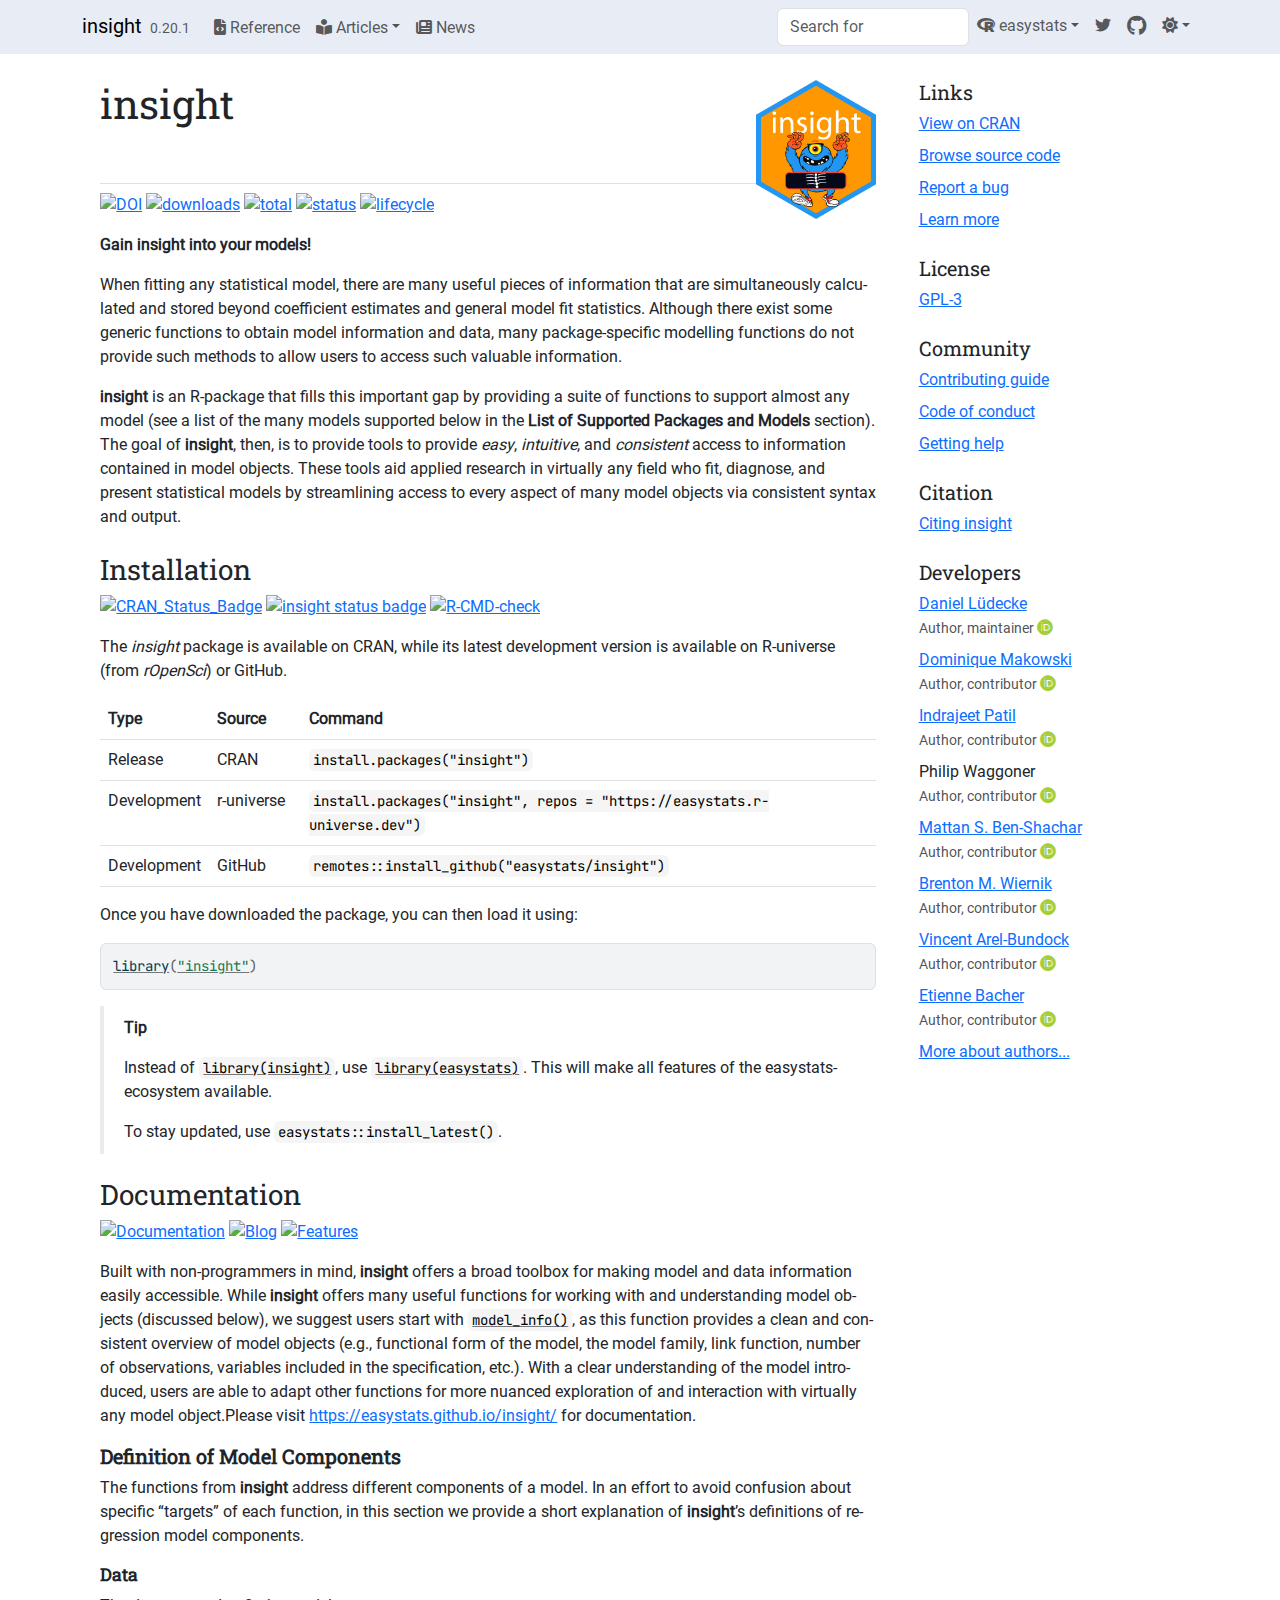
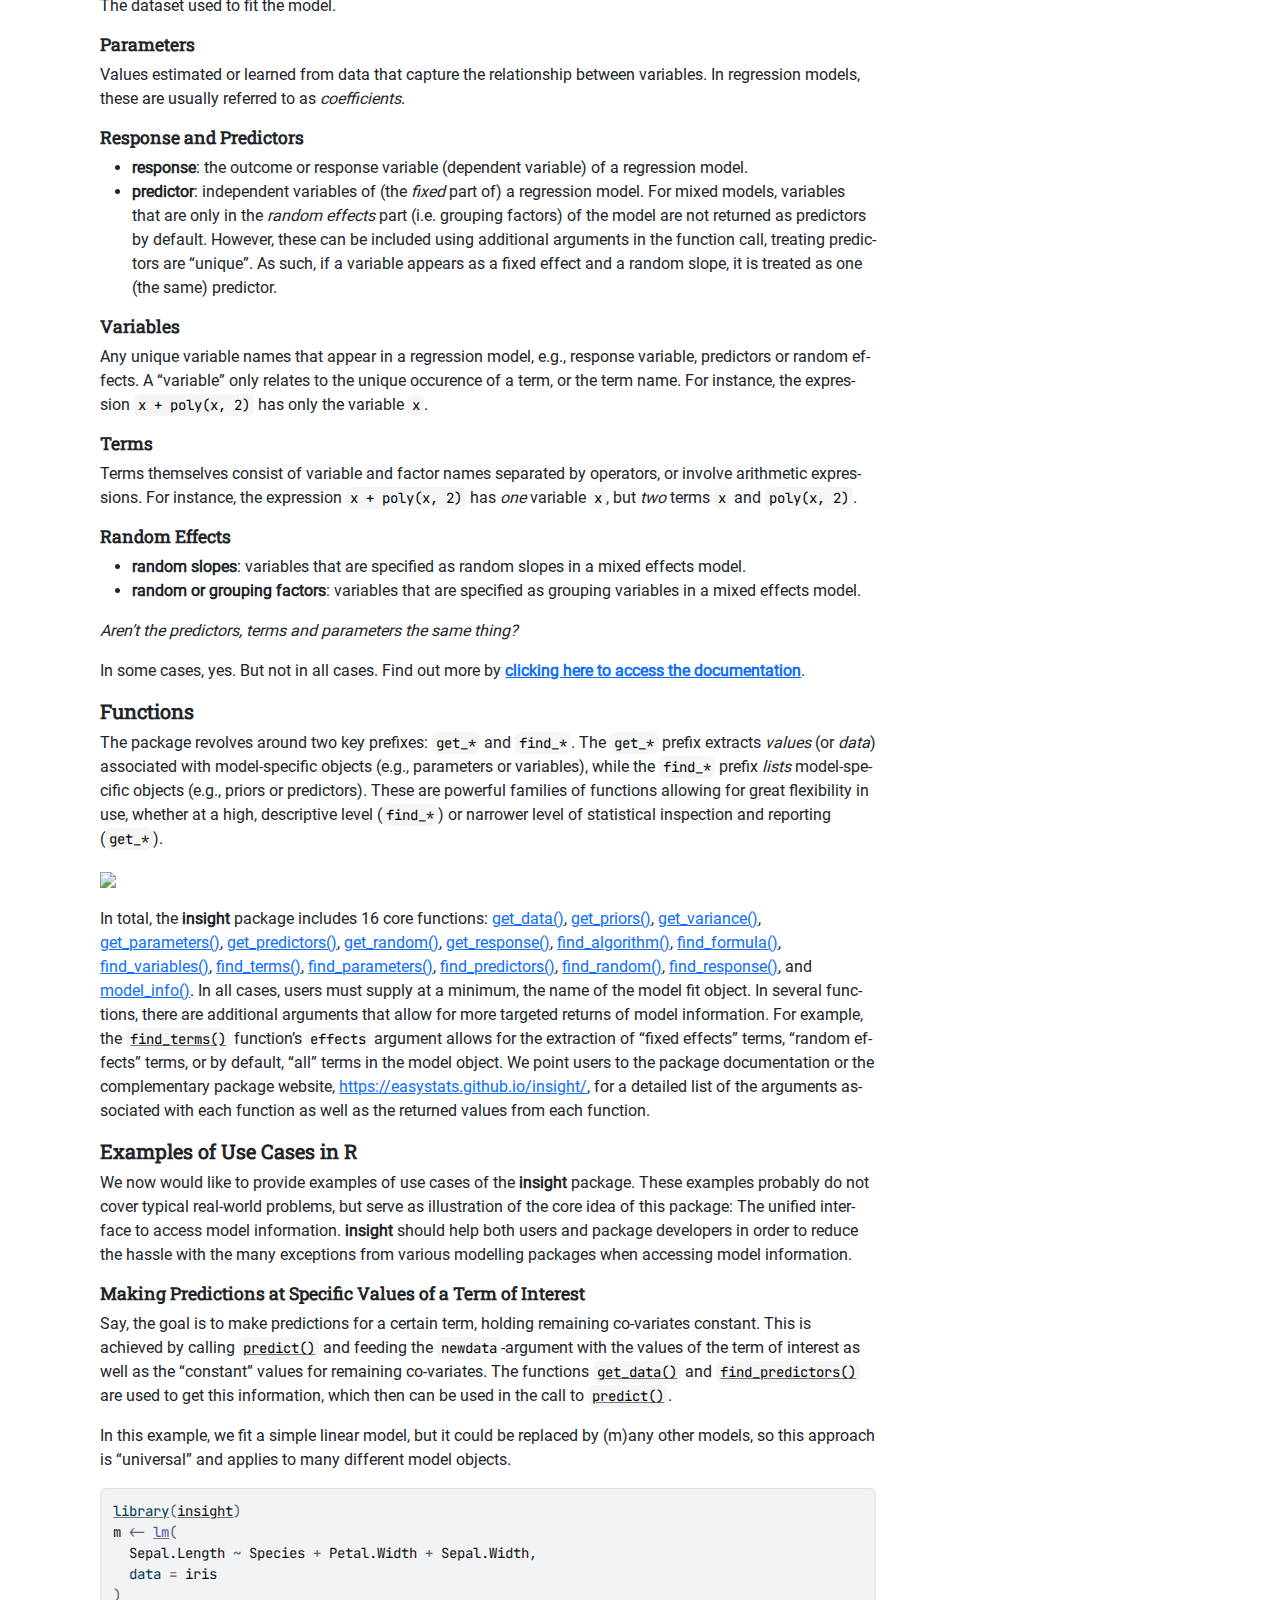
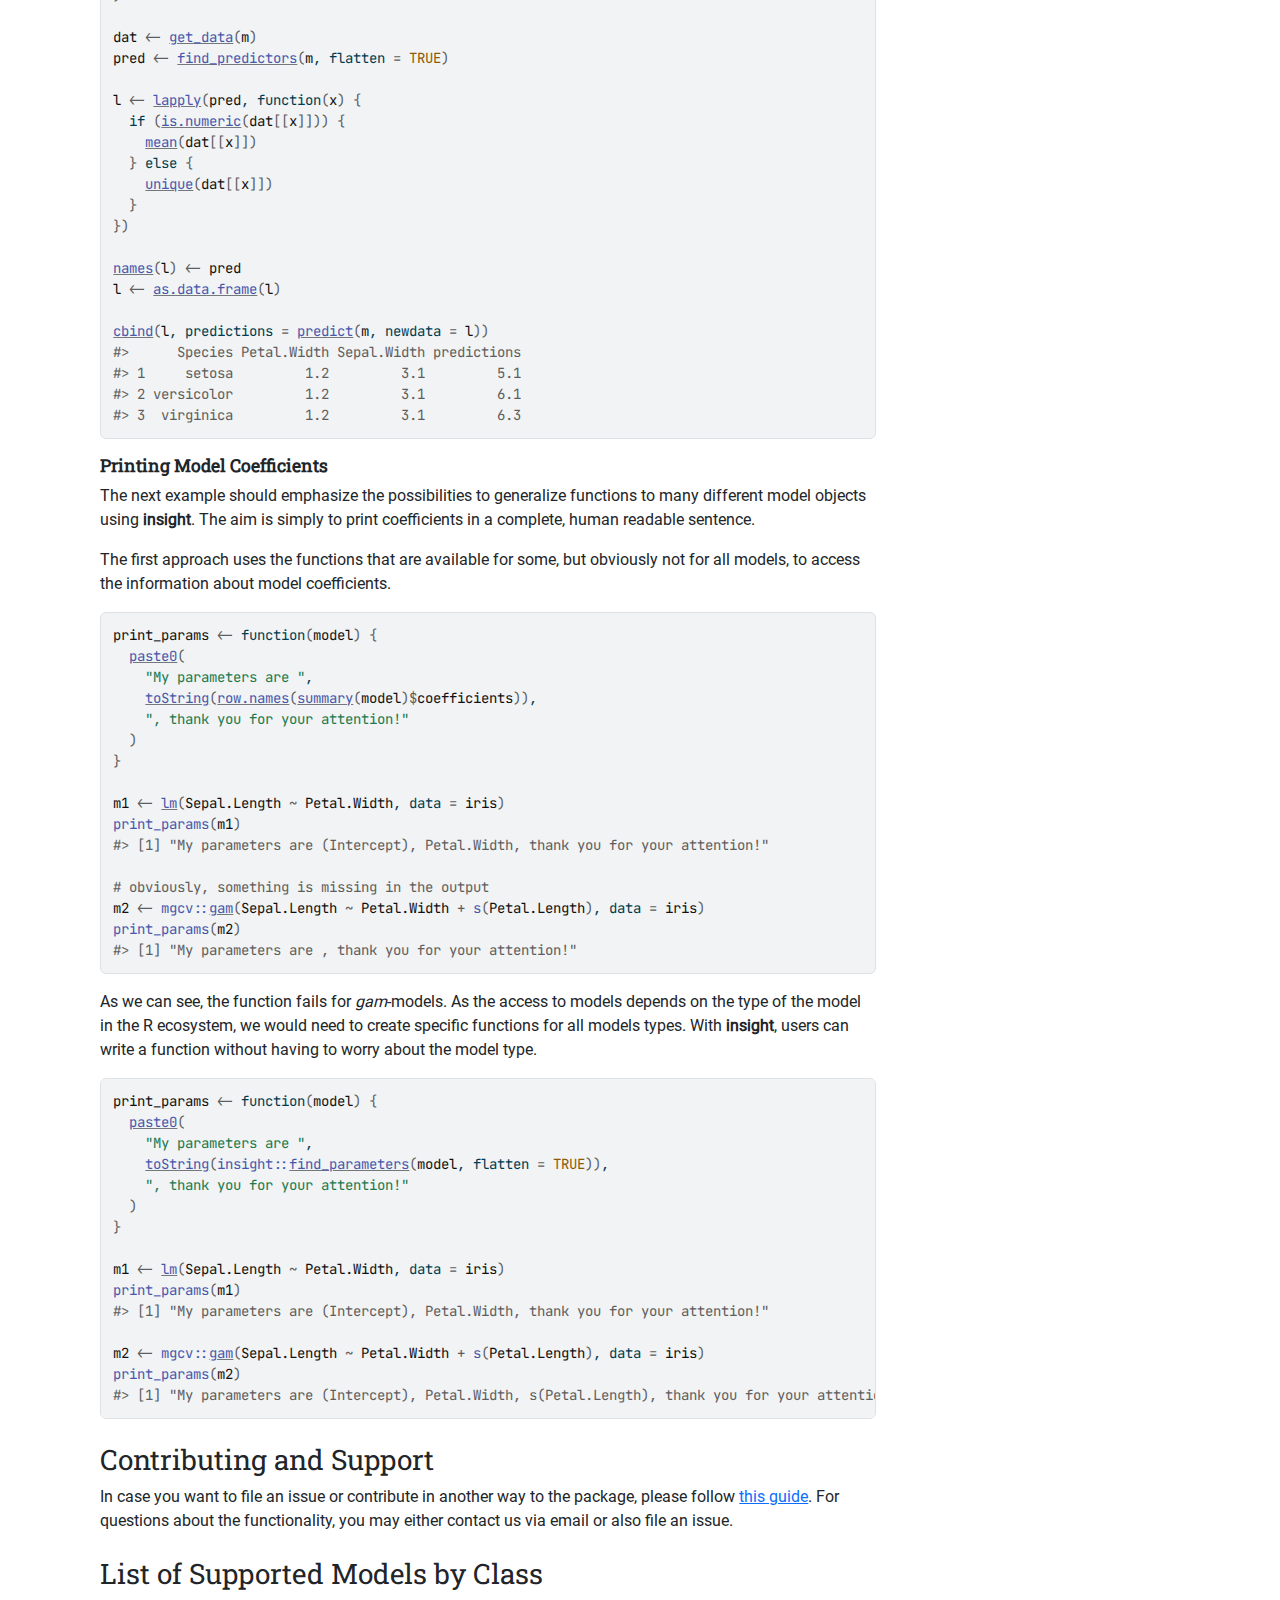
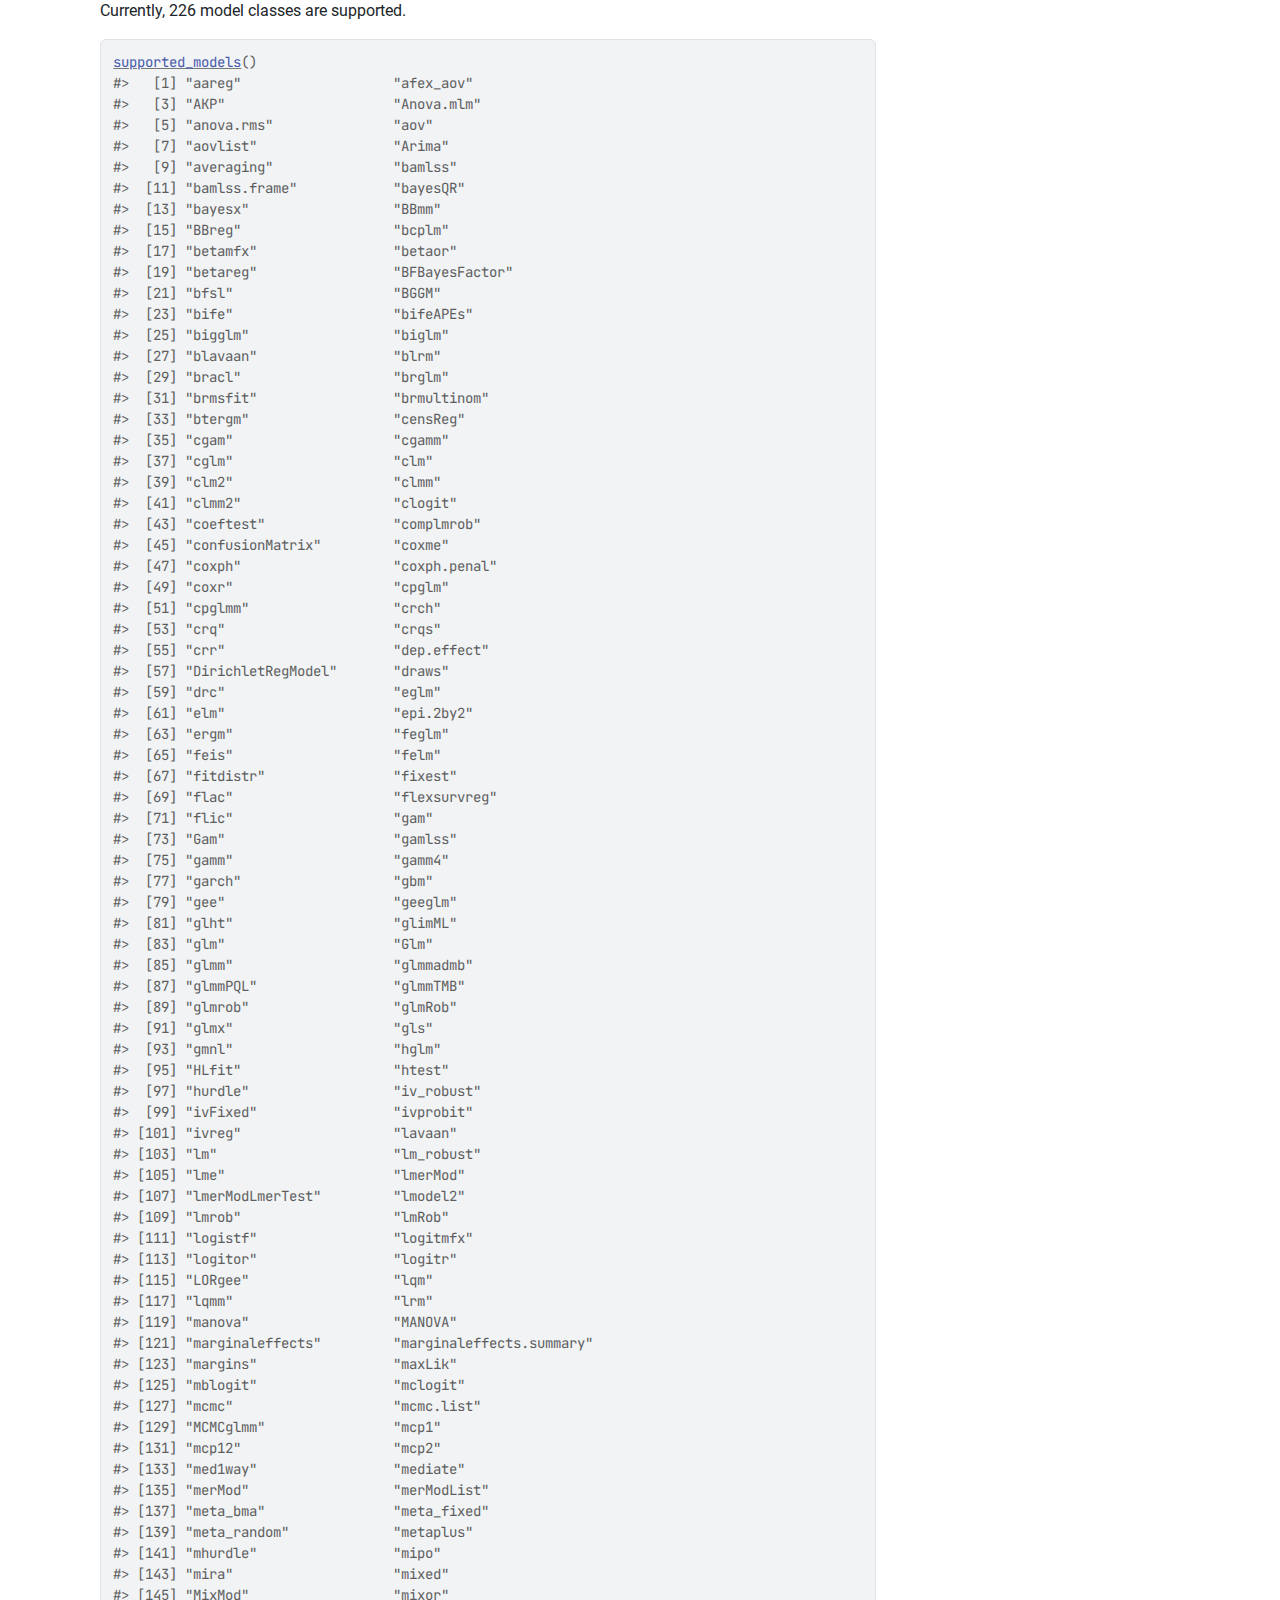
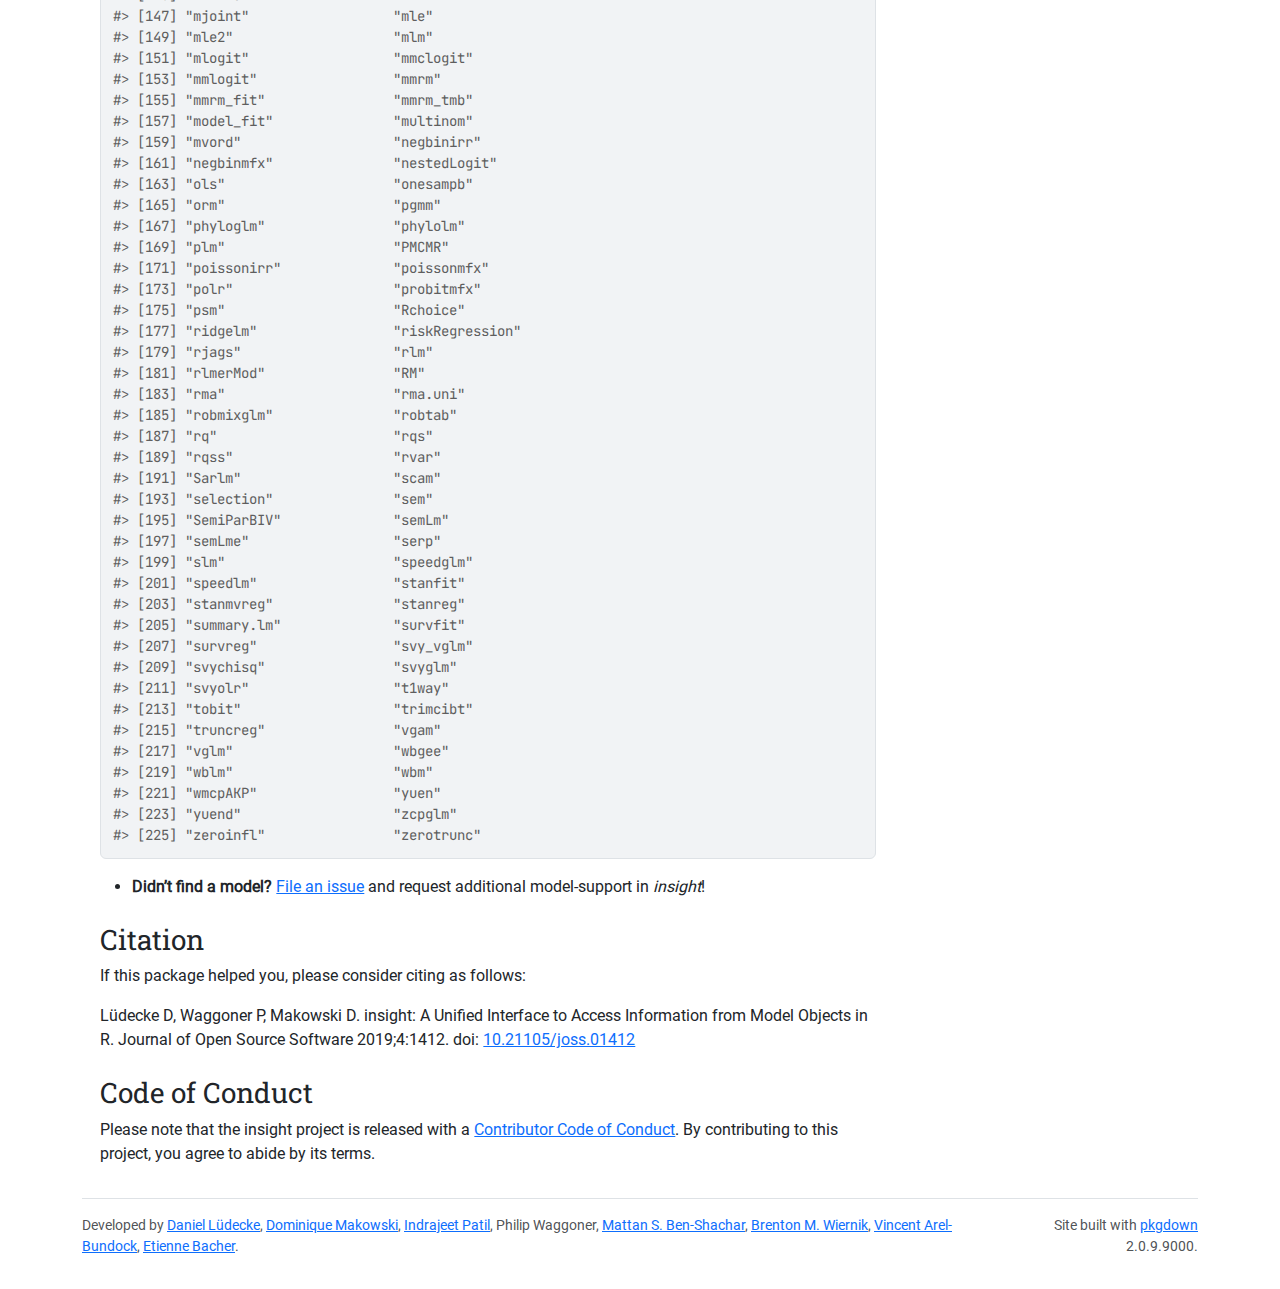
==== commit 1814a0b6: "Deploying to gh-pages from @ iago-nonContributedForks/insight@cb70583437b07fe5610c239c1e47a4ae178f11" ====
--- a/index.html
+++ b/index.html
@@ -31,7 +31,7 @@
     <a href="#main" class="visually-hidden-focusable">Skip to contents</a>
     <nav class="navbar navbar-expand-lg fixed-top " aria-label="Site navigation"><div class="container">
     <a class="navbar-brand me-2" href="index.html">insight</a>
-    <small class="nav-text text-default me-auto" data-bs-toggle="tooltip" data-bs-placement="bottom" title="">0.20.0</small>
+    <small class="nav-text text-muted me-auto" data-bs-toggle="tooltip" data-bs-placement="bottom" title="">0.20.1</small>
     <button class="navbar-toggler" type="button" data-bs-toggle="collapse" data-bs-target="#navbar" aria-controls="navbar" aria-expanded="false" aria-label="Toggle navigation">
       <span class="navbar-toggler-icon"></span>
     </button>
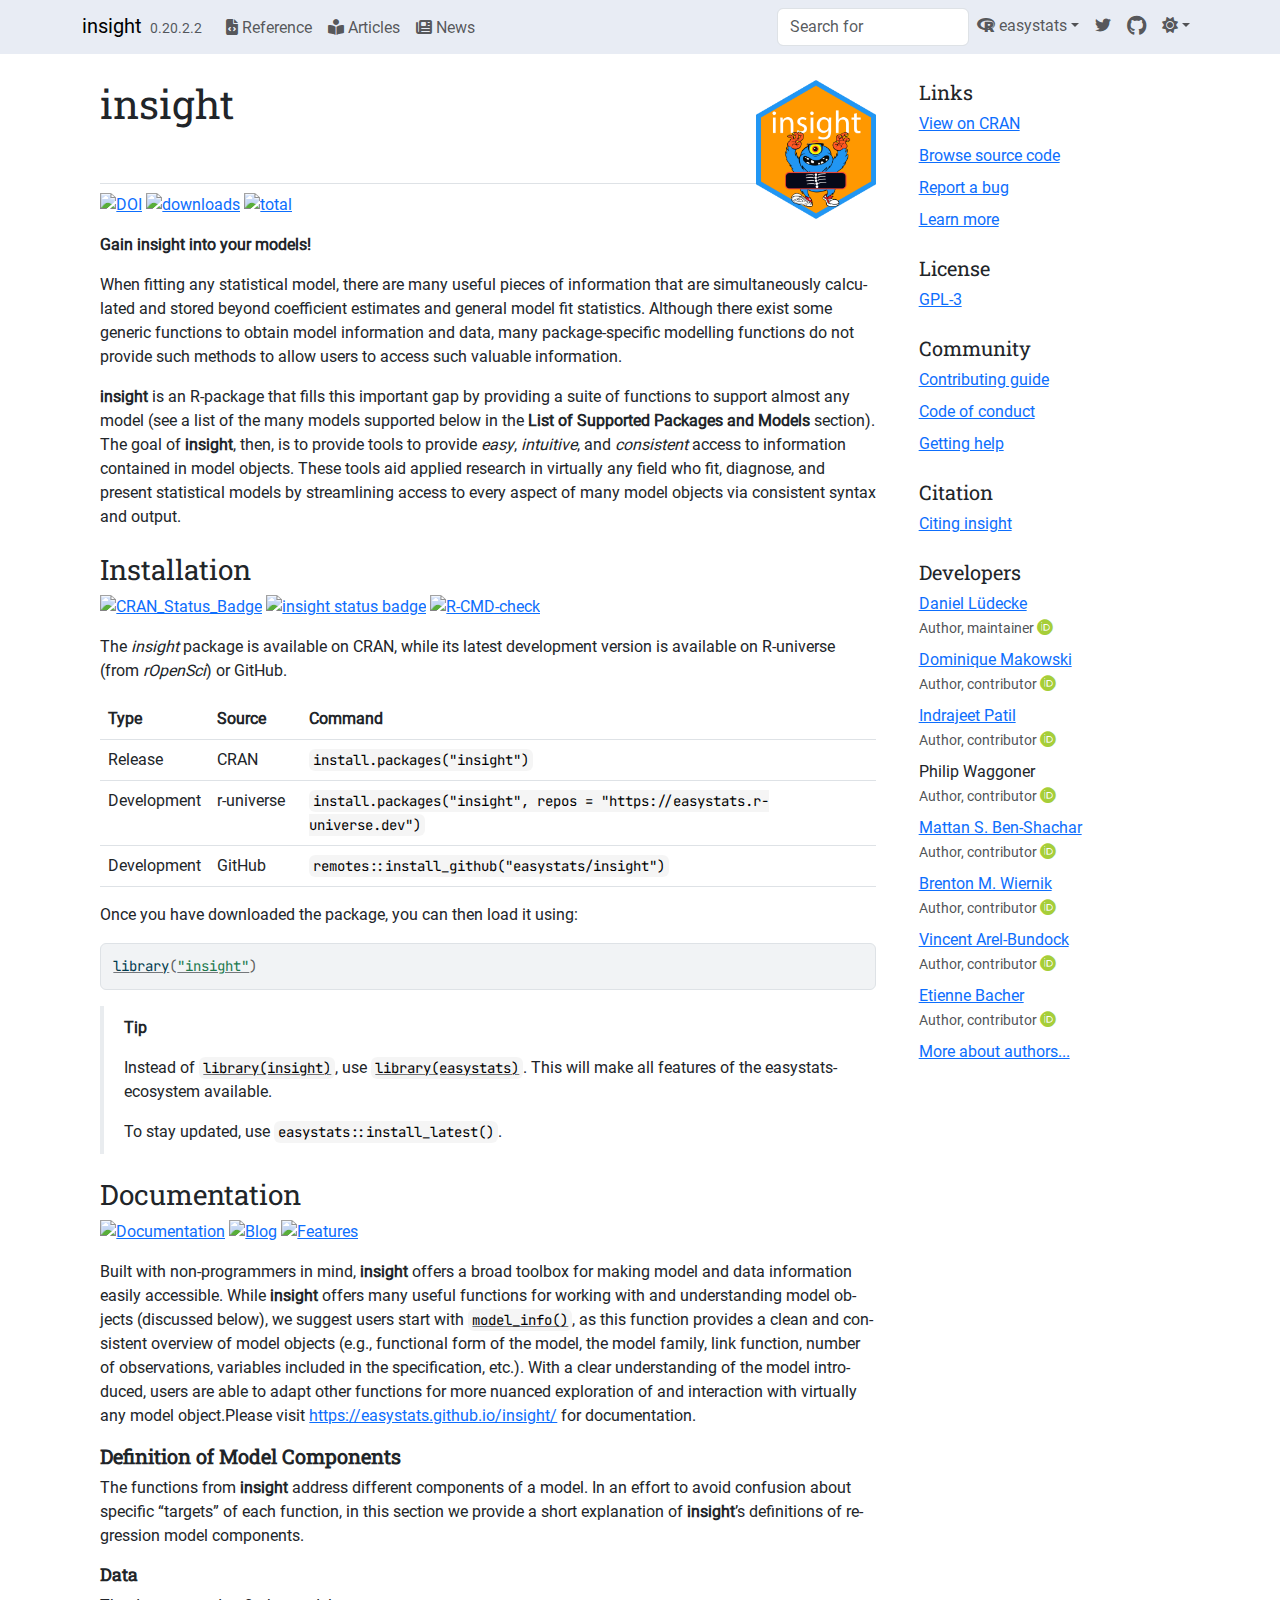
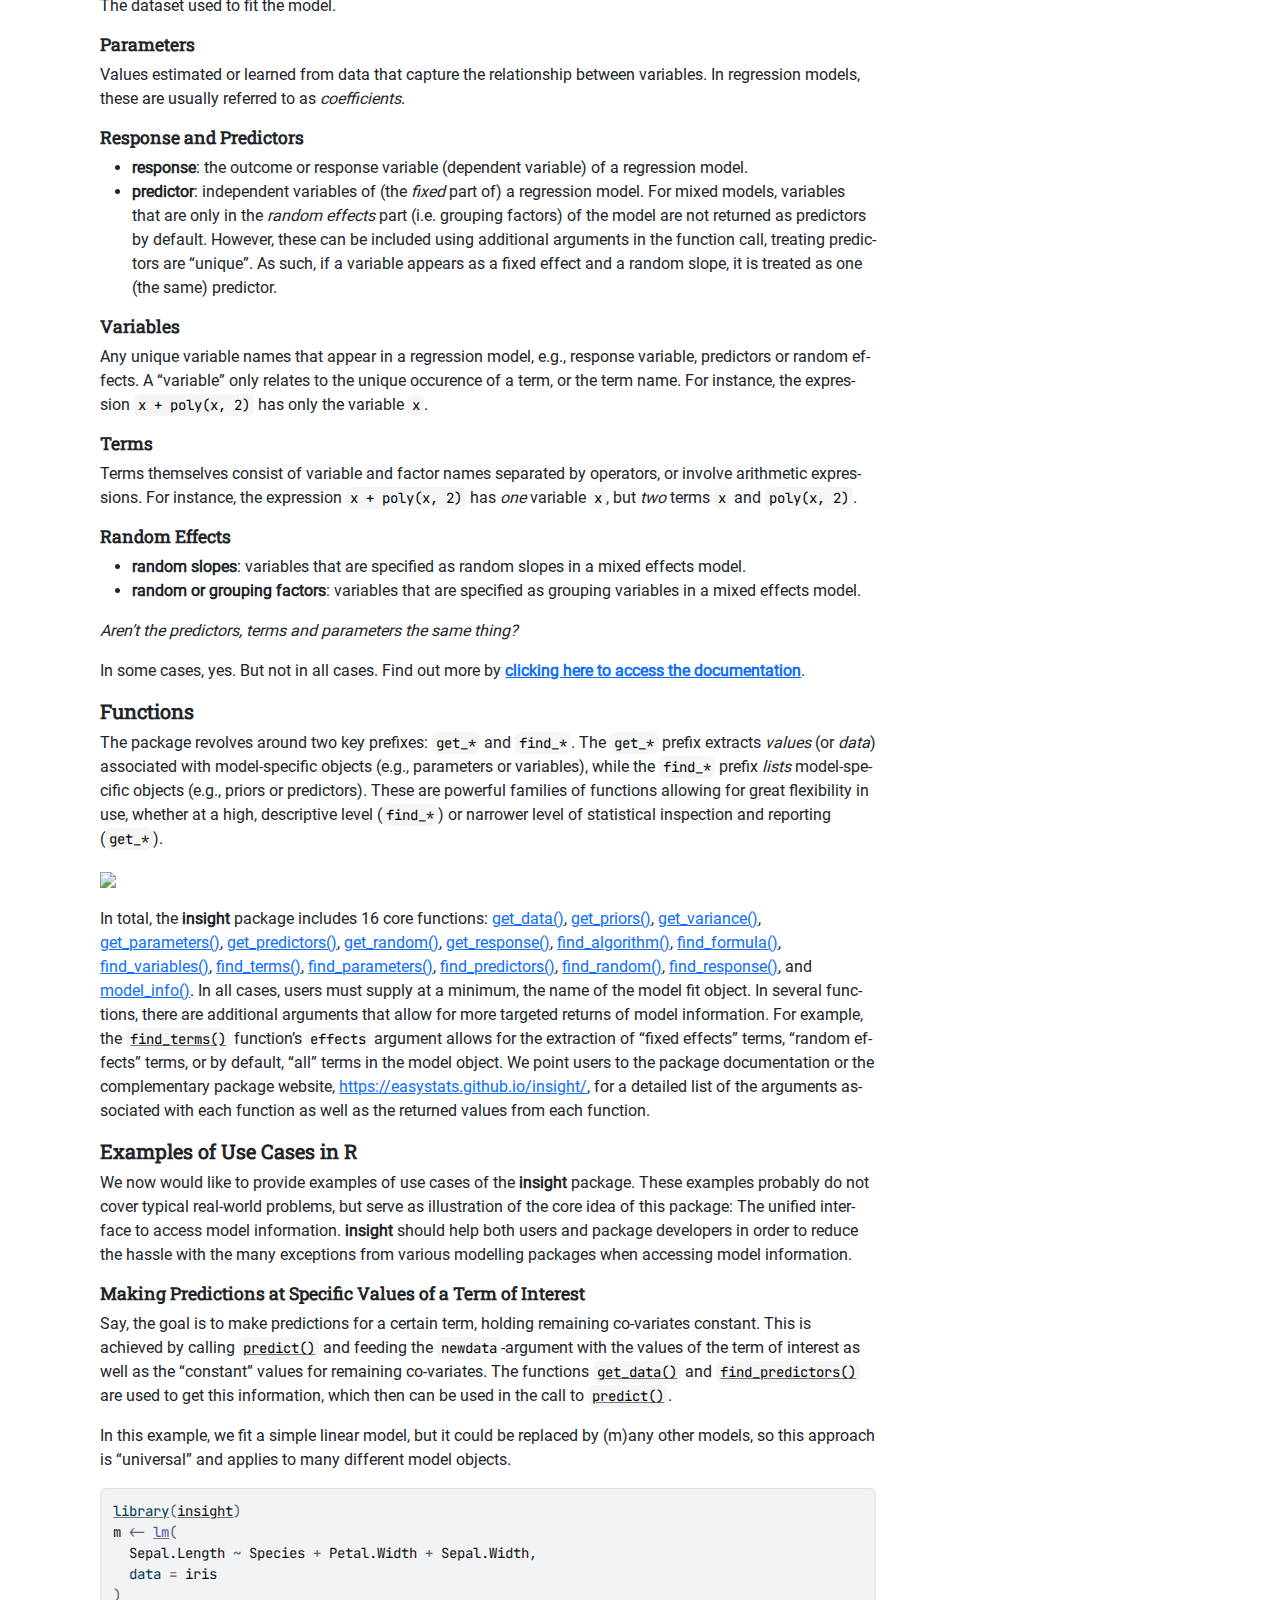
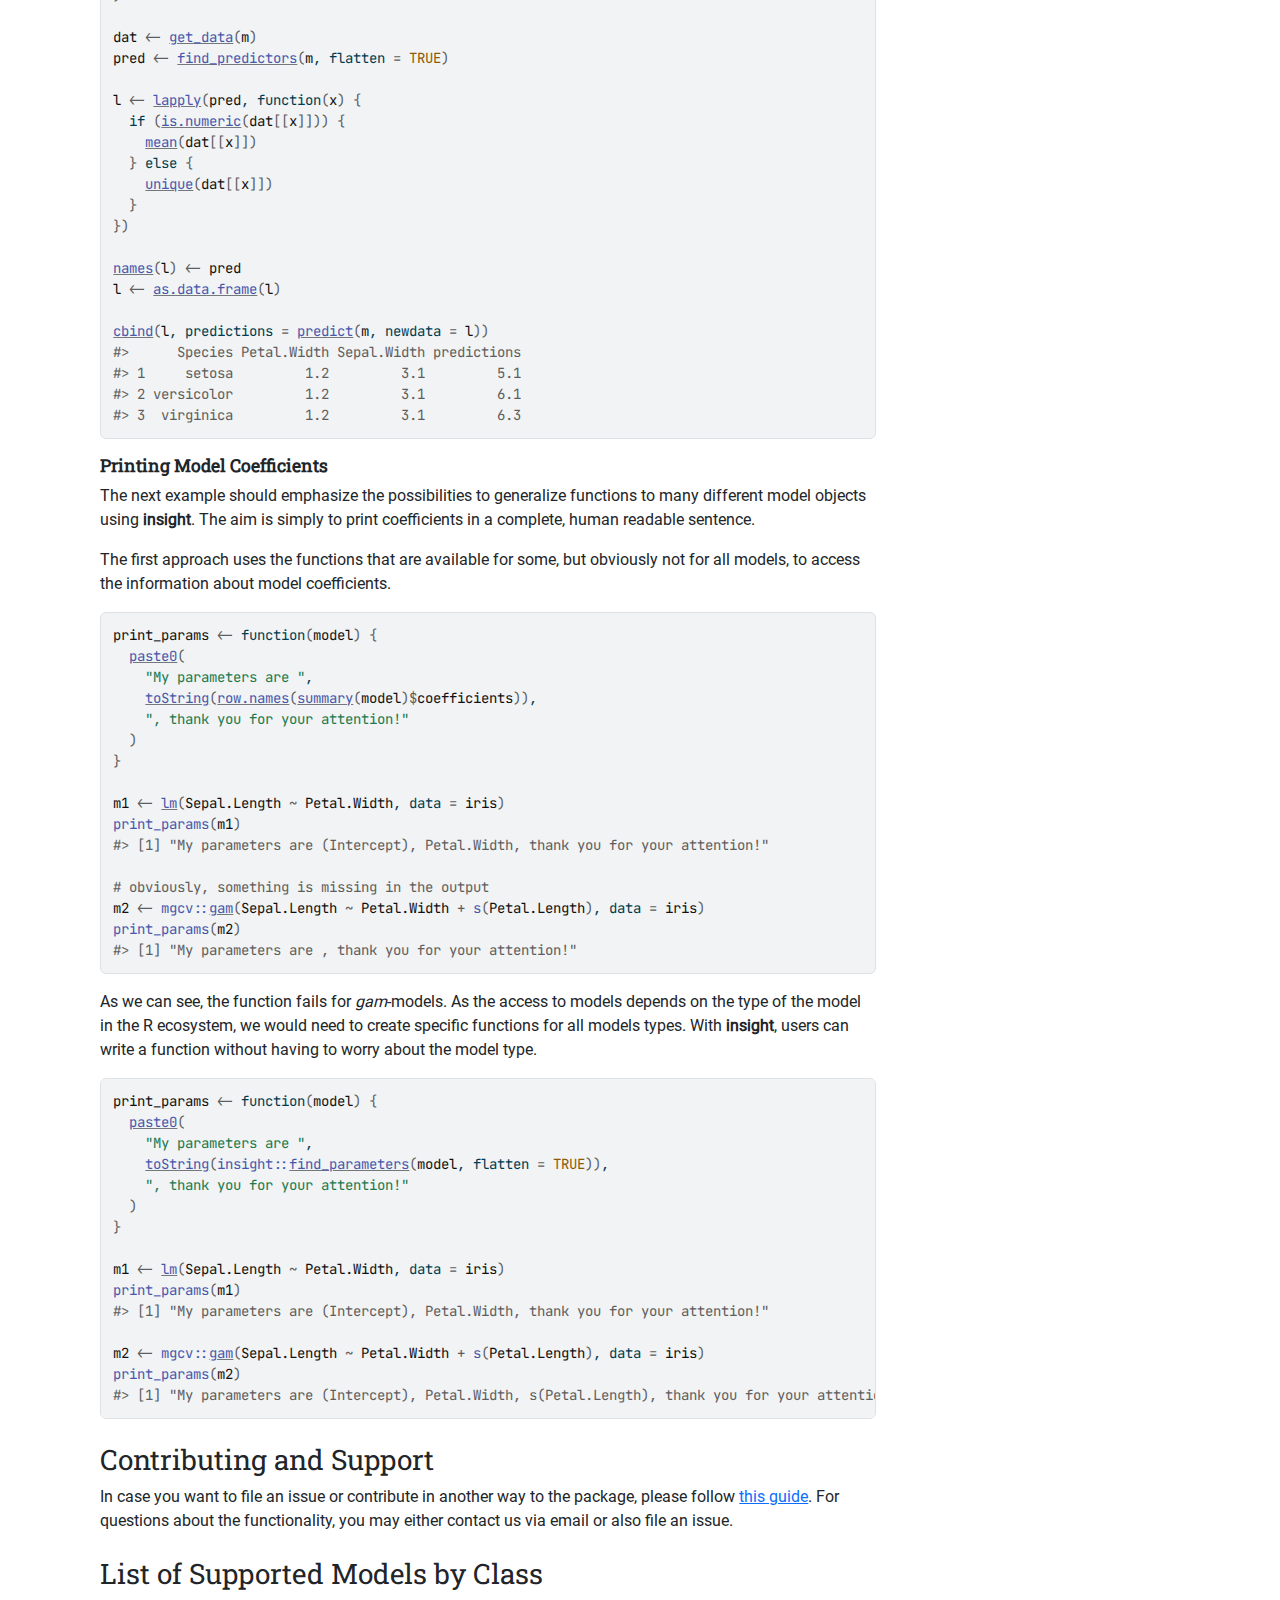
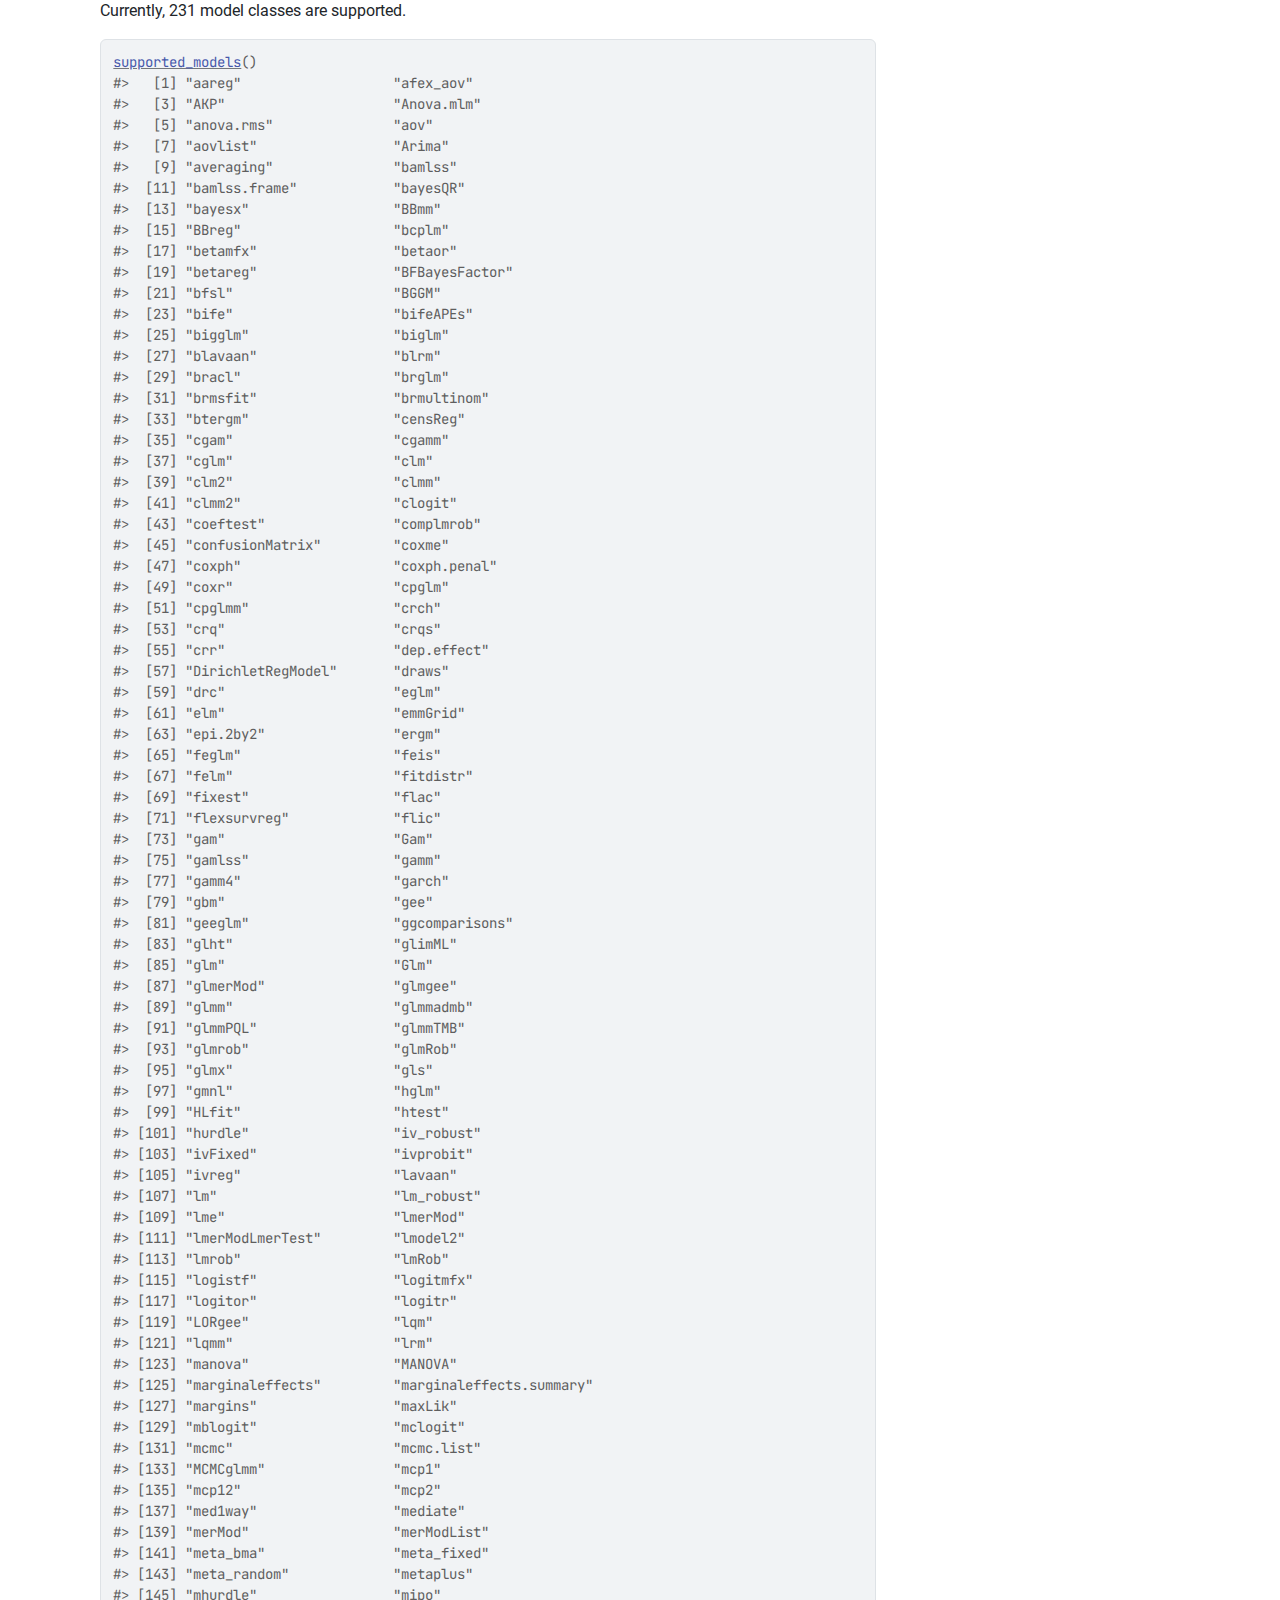
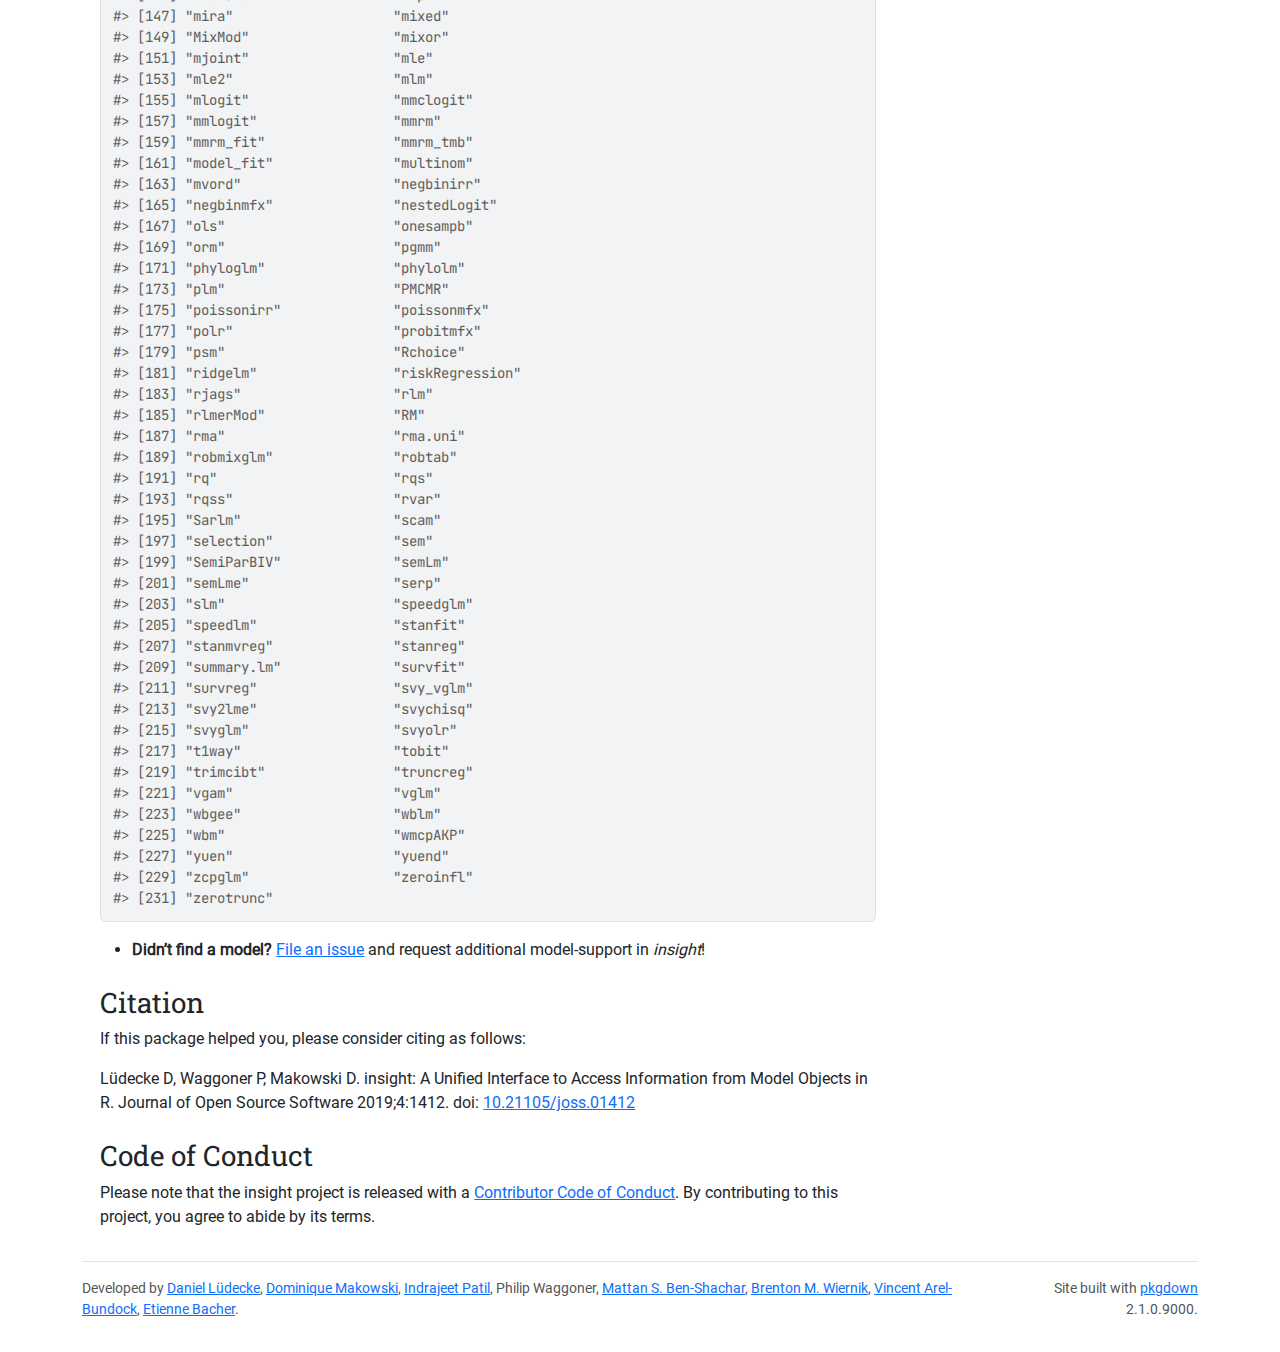
==== commit 2b45f5bf: "Deploying to gh-pages from @ iago-nonContributedForks/insight@fb251a42f2dffd5f3a7768592a4b2a515f6399" ====
--- a/index.html
+++ b/index.html
@@ -12,14 +12,15 @@
 <link rel="apple-touch-icon" type="image/png" sizes="120x120" href="apple-touch-icon-120x120.png">
 <link rel="apple-touch-icon" type="image/png" sizes="76x76" href="apple-touch-icon-76x76.png">
 <link rel="apple-touch-icon" type="image/png" sizes="60x60" href="apple-touch-icon-60x60.png">
-<script src="lightswitch.js"></script><script src="deps/jquery-3.6.0/jquery-3.6.0.min.js"></script><meta name="viewport" content="width=device-width, initial-scale=1, shrink-to-fit=no">
+<script src="lightswitch.js"></script><script src="katex-auto.js"></script><script src="deps/jquery-3.6.0/jquery-3.6.0.min.js"></script><meta name="viewport" content="width=device-width, initial-scale=1, shrink-to-fit=no">
 <link href="deps/bootstrap-5.3.1/bootstrap.min.css" rel="stylesheet">
 <script src="deps/bootstrap-5.3.1/bootstrap.bundle.min.js"></script><link href="deps/Roboto-0.4.9/font.css" rel="stylesheet">
 <link href="deps/JetBrains_Mono-0.4.9/font.css" rel="stylesheet">
 <link href="deps/Roboto_Slab-0.4.9/font.css" rel="stylesheet">
 <link href="deps/font-awesome-6.4.2/css/all.min.css" rel="stylesheet">
 <link href="deps/font-awesome-6.4.2/css/v4-shims.min.css" rel="stylesheet">
-<script src="deps/headroom-0.11.0/headroom.min.js"></script><script src="deps/headroom-0.11.0/jQuery.headroom.min.js"></script><script src="deps/bootstrap-toc-1.0.1/bootstrap-toc.min.js"></script><script src="deps/clipboard.js-2.0.11/clipboard.min.js"></script><script src="deps/search-1.0.0/autocomplete.jquery.min.js"></script><script src="deps/search-1.0.0/fuse.min.js"></script><script src="deps/search-1.0.0/mark.min.js"></script><!-- pkgdown --><script src="pkgdown.js"></script><meta property="og:title" content="Easy Access to Model Information for Various Model Objects">
+<script src="deps/headroom-0.11.0/headroom.min.js"></script><script src="deps/headroom-0.11.0/jQuery.headroom.min.js"></script><script src="deps/bootstrap-toc-1.0.1/bootstrap-toc.min.js"></script><script src="deps/clipboard.js-2.0.11/clipboard.min.js"></script><script src="deps/search-1.0.0/autocomplete.jquery.min.js"></script><script src="deps/search-1.0.0/fuse.min.js"></script><script src="deps/search-1.0.0/mark.min.js"></script><link href="deps/KaTex-0.16.10/katex.min.css" rel="stylesheet">
+<script src="deps/KaTex-0.16.10/katex.min.js"></script><!-- pkgdown --><script src="pkgdown.js"></script><meta property="og:title" content="Easy Access to Model Information for Various Model Objects">
 <meta name="description" content="A tool to provide an easy, intuitive and consistent access to information contained in various R models, like model formulas, model terms, information about random effects, data that was used to fit the model or data from response variables. insight mainly revolves around two types of functions: Functions that find (the names of) information, starting with find_, and functions that get the underlying data, starting with get_. The package has a consistent syntax and works with many different model objects, where otherwise functions to access these information are missing.">
 <meta property="og:description" content="A tool to provide an easy, intuitive and consistent access to information contained in various R models, like model formulas, model terms, information about random effects, data that was used to fit the model or data from response variables. insight mainly revolves around two types of functions: Functions that find (the names of) information, starting with find_, and functions that get the underlying data, starting with get_. The package has a consistent syntax and works with many different model objects, where otherwise functions to access these information are missing.">
 <meta property="og:image" content="https://easystats.github.io/insight/reference/figures/card.png">
@@ -29,22 +30,23 @@
 </head>
 <body>
     <a href="#main" class="visually-hidden-focusable">Skip to contents</a>
+
+
     <nav class="navbar navbar-expand-lg fixed-top " aria-label="Site navigation"><div class="container">
+
     <a class="navbar-brand me-2" href="index.html">insight</a>
-    <small class="nav-text text-muted me-auto" data-bs-toggle="tooltip" data-bs-placement="bottom" title="">0.20.1</small>
+
+    <small class="nav-text text-muted me-auto" data-bs-toggle="tooltip" data-bs-placement="bottom" title="">0.20.2.2</small>
+
+
     <button class="navbar-toggler" type="button" data-bs-toggle="collapse" data-bs-target="#navbar" aria-controls="navbar" aria-expanded="false" aria-label="Toggle navigation">
       <span class="navbar-toggler-icon"></span>
     </button>
+
     <div id="navbar" class="collapse navbar-collapse ms-3">
       <ul class="navbar-nav me-auto">
 <li class="nav-item"><a class="nav-link" href="reference/index.html" aria-label="Reference"><span class="fa fa-file-code"></span> Reference</a></li>
-<li class="nav-item dropdown">
-  <button class="nav-link dropdown-toggle" type="button" id="dropdown-articles" data-bs-toggle="dropdown" aria-expanded="false" aria-haspopup="true" aria-label="Articles"><span class="fa fa-book-reader"></span> Articles</button>
-  <ul class="dropdown-menu" aria-labelledby="dropdown-articles">
-<li><a class="dropdown-item" href="articles/display.html">Formatting, printing and exporting tables</a></li>
-    <li><a class="dropdown-item" href="articles/export.html">Exporting tables with captions and footers</a></li>
-  </ul>
-</li>
+<li class="nav-item"><a class="nav-link" href="articles/index.html" aria-label="Articles"><span class="fa fa-book-reader"></span> Articles</a></li>
 <li class="nav-item"><a class="nav-link" href="news/index.html" aria-label="News"><span class="fa fa-newspaper"></span> News</a></li>
       </ul>
 <ul class="navbar-nav">
@@ -79,6 +81,8 @@
 </li>
       </ul>
 </div>
+
+
   </div>
 </nav><div class="container template-home">
 <div class="row">
@@ -87,7 +91,7 @@
 <img src="logo.png" class="logo" alt=""><h1 id="insight-">insight <a class="anchor" aria-label="anchor" href="#insight-"></a>
 </h1>
 </div>
-<p><a href="https://doi.org/10.21105/joss.01412" class="external-link"><img src="https://joss.theoj.org/papers/10.21105/joss.01412/status.svg" alt="DOI"></a> <a href="https://cranlogs.r-pkg.org/" class="external-link"><img src="https://cranlogs.r-pkg.org/badges/insight" alt="downloads"></a> <a href="https://cranlogs.r-pkg.org/" class="external-link"><img src="https://cranlogs.r-pkg.org/badges/grand-total/insight" alt="total"></a> <a href="https://CRAN.R-project.org/package=insight" class="external-link"><img src="https://tinyverse.netlify.com/badge/insight" alt="status"></a> <a href="https://lifecycle.r-lib.org/articles/stages.html" class="external-link"><img src="https://img.shields.io/badge/lifecycle-maturing-blue.svg" alt="lifecycle"></a></p>
+<p><a href="https://doi.org/10.21105/joss.01412" class="external-link"><img src="https://joss.theoj.org/papers/10.21105/joss.01412/status.svg" alt="DOI"></a> <a href="https://cranlogs.r-pkg.org/" class="external-link"><img src="https://cranlogs.r-pkg.org/badges/insight" alt="downloads"></a> <a href="https://cranlogs.r-pkg.org/" class="external-link"><img src="https://cranlogs.r-pkg.org/badges/grand-total/insight" alt="total"></a></p>
 <p><strong>Gain insight into your models!</strong></p>
 <p>When fitting any statistical model, there are many useful pieces of information that are simultaneously calculated and stored beyond coefficient estimates and general model fit statistics. Although there exist some generic functions to obtain model information and data, many package-specific modelling functions do not provide such methods to allow users to access such valuable information.</p>
 <p><strong>insight</strong> is an R-package that fills this important gap by providing a suite of functions to support almost any model (see a list of the many models supported below in the <strong>List of Supported Packages and Models</strong> section). The goal of <strong>insight</strong>, then, is to provide tools to provide <em>easy</em>, <em>intuitive</em>, and <em>consistent</em> access to information contained in model objects. These tools aid applied research in virtually any field who fit, diagnose, and present statistical models by streamlining access to every aspect of many model objects via consistent syntax and output.</p>
@@ -102,23 +106,23 @@
 <col width="12%">
 <col width="75%">
 </colgroup>
-<thead><tr class="header">
+<thead><tr>
 <th>Type</th>
 <th>Source</th>
 <th>Command</th>
 </tr></thead>
 <tbody>
-<tr class="odd">
+<tr>
 <td>Release</td>
 <td>CRAN</td>
 <td><code>install.packages("insight")</code></td>
 </tr>
-<tr class="even">
+<tr>
 <td>Development</td>
 <td>r-universe</td>
 <td><code>install.packages("insight", repos = "https://easystats.r-universe.dev")</code></td>
 </tr>
-<tr class="odd">
+<tr>
 <td>Development</td>
 <td>GitHub</td>
 <td><code>remotes::install_github("easystats/insight")</code></td>
@@ -279,7 +283,7 @@
 <div class="section level2">
 <h2 id="list-of-supported-models-by-class">List of Supported Models by Class<a class="anchor" aria-label="anchor" href="#list-of-supported-models-by-class"></a>
 </h2>
-<p>Currently, 226 model classes are supported.</p>
+<p>Currently, 231 model classes are supported.</p>
 <div class="sourceCode" id="cb5"><pre class="downlit sourceCode r">
 <code class="sourceCode R"><span><span class="fu"><a href="reference/is_model_supported.html">supported_models</a></span><span class="op">(</span><span class="op">)</span></span>
 <span><span class="co">#&gt;   [1] "aareg"                   "afex_aov"               </span></span>
@@ -312,89 +316,92 @@
 <span><span class="co">#&gt;  [55] "crr"                     "dep.effect"             </span></span>
 <span><span class="co">#&gt;  [57] "DirichletRegModel"       "draws"                  </span></span>
 <span><span class="co">#&gt;  [59] "drc"                     "eglm"                   </span></span>
-<span><span class="co">#&gt;  [61] "elm"                     "epi.2by2"               </span></span>
-<span><span class="co">#&gt;  [63] "ergm"                    "feglm"                  </span></span>
-<span><span class="co">#&gt;  [65] "feis"                    "felm"                   </span></span>
-<span><span class="co">#&gt;  [67] "fitdistr"                "fixest"                 </span></span>
-<span><span class="co">#&gt;  [69] "flac"                    "flexsurvreg"            </span></span>
-<span><span class="co">#&gt;  [71] "flic"                    "gam"                    </span></span>
-<span><span class="co">#&gt;  [73] "Gam"                     "gamlss"                 </span></span>
-<span><span class="co">#&gt;  [75] "gamm"                    "gamm4"                  </span></span>
-<span><span class="co">#&gt;  [77] "garch"                   "gbm"                    </span></span>
-<span><span class="co">#&gt;  [79] "gee"                     "geeglm"                 </span></span>
-<span><span class="co">#&gt;  [81] "glht"                    "glimML"                 </span></span>
-<span><span class="co">#&gt;  [83] "glm"                     "Glm"                    </span></span>
-<span><span class="co">#&gt;  [85] "glmm"                    "glmmadmb"               </span></span>
-<span><span class="co">#&gt;  [87] "glmmPQL"                 "glmmTMB"                </span></span>
-<span><span class="co">#&gt;  [89] "glmrob"                  "glmRob"                 </span></span>
-<span><span class="co">#&gt;  [91] "glmx"                    "gls"                    </span></span>
-<span><span class="co">#&gt;  [93] "gmnl"                    "hglm"                   </span></span>
-<span><span class="co">#&gt;  [95] "HLfit"                   "htest"                  </span></span>
-<span><span class="co">#&gt;  [97] "hurdle"                  "iv_robust"              </span></span>
-<span><span class="co">#&gt;  [99] "ivFixed"                 "ivprobit"               </span></span>
-<span><span class="co">#&gt; [101] "ivreg"                   "lavaan"                 </span></span>
-<span><span class="co">#&gt; [103] "lm"                      "lm_robust"              </span></span>
-<span><span class="co">#&gt; [105] "lme"                     "lmerMod"                </span></span>
-<span><span class="co">#&gt; [107] "lmerModLmerTest"         "lmodel2"                </span></span>
-<span><span class="co">#&gt; [109] "lmrob"                   "lmRob"                  </span></span>
-<span><span class="co">#&gt; [111] "logistf"                 "logitmfx"               </span></span>
-<span><span class="co">#&gt; [113] "logitor"                 "logitr"                 </span></span>
-<span><span class="co">#&gt; [115] "LORgee"                  "lqm"                    </span></span>
-<span><span class="co">#&gt; [117] "lqmm"                    "lrm"                    </span></span>
-<span><span class="co">#&gt; [119] "manova"                  "MANOVA"                 </span></span>
-<span><span class="co">#&gt; [121] "marginaleffects"         "marginaleffects.summary"</span></span>
-<span><span class="co">#&gt; [123] "margins"                 "maxLik"                 </span></span>
-<span><span class="co">#&gt; [125] "mblogit"                 "mclogit"                </span></span>
-<span><span class="co">#&gt; [127] "mcmc"                    "mcmc.list"              </span></span>
-<span><span class="co">#&gt; [129] "MCMCglmm"                "mcp1"                   </span></span>
-<span><span class="co">#&gt; [131] "mcp12"                   "mcp2"                   </span></span>
-<span><span class="co">#&gt; [133] "med1way"                 "mediate"                </span></span>
-<span><span class="co">#&gt; [135] "merMod"                  "merModList"             </span></span>
-<span><span class="co">#&gt; [137] "meta_bma"                "meta_fixed"             </span></span>
-<span><span class="co">#&gt; [139] "meta_random"             "metaplus"               </span></span>
-<span><span class="co">#&gt; [141] "mhurdle"                 "mipo"                   </span></span>
-<span><span class="co">#&gt; [143] "mira"                    "mixed"                  </span></span>
-<span><span class="co">#&gt; [145] "MixMod"                  "mixor"                  </span></span>
-<span><span class="co">#&gt; [147] "mjoint"                  "mle"                    </span></span>
-<span><span class="co">#&gt; [149] "mle2"                    "mlm"                    </span></span>
-<span><span class="co">#&gt; [151] "mlogit"                  "mmclogit"               </span></span>
-<span><span class="co">#&gt; [153] "mmlogit"                 "mmrm"                   </span></span>
-<span><span class="co">#&gt; [155] "mmrm_fit"                "mmrm_tmb"               </span></span>
-<span><span class="co">#&gt; [157] "model_fit"               "multinom"               </span></span>
-<span><span class="co">#&gt; [159] "mvord"                   "negbinirr"              </span></span>
-<span><span class="co">#&gt; [161] "negbinmfx"               "nestedLogit"            </span></span>
-<span><span class="co">#&gt; [163] "ols"                     "onesampb"               </span></span>
-<span><span class="co">#&gt; [165] "orm"                     "pgmm"                   </span></span>
-<span><span class="co">#&gt; [167] "phyloglm"                "phylolm"                </span></span>
-<span><span class="co">#&gt; [169] "plm"                     "PMCMR"                  </span></span>
-<span><span class="co">#&gt; [171] "poissonirr"              "poissonmfx"             </span></span>
-<span><span class="co">#&gt; [173] "polr"                    "probitmfx"              </span></span>
-<span><span class="co">#&gt; [175] "psm"                     "Rchoice"                </span></span>
-<span><span class="co">#&gt; [177] "ridgelm"                 "riskRegression"         </span></span>
-<span><span class="co">#&gt; [179] "rjags"                   "rlm"                    </span></span>
-<span><span class="co">#&gt; [181] "rlmerMod"                "RM"                     </span></span>
-<span><span class="co">#&gt; [183] "rma"                     "rma.uni"                </span></span>
-<span><span class="co">#&gt; [185] "robmixglm"               "robtab"                 </span></span>
-<span><span class="co">#&gt; [187] "rq"                      "rqs"                    </span></span>
-<span><span class="co">#&gt; [189] "rqss"                    "rvar"                   </span></span>
-<span><span class="co">#&gt; [191] "Sarlm"                   "scam"                   </span></span>
-<span><span class="co">#&gt; [193] "selection"               "sem"                    </span></span>
-<span><span class="co">#&gt; [195] "SemiParBIV"              "semLm"                  </span></span>
-<span><span class="co">#&gt; [197] "semLme"                  "serp"                   </span></span>
-<span><span class="co">#&gt; [199] "slm"                     "speedglm"               </span></span>
-<span><span class="co">#&gt; [201] "speedlm"                 "stanfit"                </span></span>
-<span><span class="co">#&gt; [203] "stanmvreg"               "stanreg"                </span></span>
-<span><span class="co">#&gt; [205] "summary.lm"              "survfit"                </span></span>
-<span><span class="co">#&gt; [207] "survreg"                 "svy_vglm"               </span></span>
-<span><span class="co">#&gt; [209] "svychisq"                "svyglm"                 </span></span>
-<span><span class="co">#&gt; [211] "svyolr"                  "t1way"                  </span></span>
-<span><span class="co">#&gt; [213] "tobit"                   "trimcibt"               </span></span>
-<span><span class="co">#&gt; [215] "truncreg"                "vgam"                   </span></span>
-<span><span class="co">#&gt; [217] "vglm"                    "wbgee"                  </span></span>
-<span><span class="co">#&gt; [219] "wblm"                    "wbm"                    </span></span>
-<span><span class="co">#&gt; [221] "wmcpAKP"                 "yuen"                   </span></span>
-<span><span class="co">#&gt; [223] "yuend"                   "zcpglm"                 </span></span>
-<span><span class="co">#&gt; [225] "zeroinfl"                "zerotrunc"</span></span></code></pre></div>
+<span><span class="co">#&gt;  [61] "elm"                     "emmGrid"                </span></span>
+<span><span class="co">#&gt;  [63] "epi.2by2"                "ergm"                   </span></span>
+<span><span class="co">#&gt;  [65] "feglm"                   "feis"                   </span></span>
+<span><span class="co">#&gt;  [67] "felm"                    "fitdistr"               </span></span>
+<span><span class="co">#&gt;  [69] "fixest"                  "flac"                   </span></span>
+<span><span class="co">#&gt;  [71] "flexsurvreg"             "flic"                   </span></span>
+<span><span class="co">#&gt;  [73] "gam"                     "Gam"                    </span></span>
+<span><span class="co">#&gt;  [75] "gamlss"                  "gamm"                   </span></span>
+<span><span class="co">#&gt;  [77] "gamm4"                   "garch"                  </span></span>
+<span><span class="co">#&gt;  [79] "gbm"                     "gee"                    </span></span>
+<span><span class="co">#&gt;  [81] "geeglm"                  "ggcomparisons"          </span></span>
+<span><span class="co">#&gt;  [83] "glht"                    "glimML"                 </span></span>
+<span><span class="co">#&gt;  [85] "glm"                     "Glm"                    </span></span>
+<span><span class="co">#&gt;  [87] "glmerMod"                "glmgee"                 </span></span>
+<span><span class="co">#&gt;  [89] "glmm"                    "glmmadmb"               </span></span>
+<span><span class="co">#&gt;  [91] "glmmPQL"                 "glmmTMB"                </span></span>
+<span><span class="co">#&gt;  [93] "glmrob"                  "glmRob"                 </span></span>
+<span><span class="co">#&gt;  [95] "glmx"                    "gls"                    </span></span>
+<span><span class="co">#&gt;  [97] "gmnl"                    "hglm"                   </span></span>
+<span><span class="co">#&gt;  [99] "HLfit"                   "htest"                  </span></span>
+<span><span class="co">#&gt; [101] "hurdle"                  "iv_robust"              </span></span>
+<span><span class="co">#&gt; [103] "ivFixed"                 "ivprobit"               </span></span>
+<span><span class="co">#&gt; [105] "ivreg"                   "lavaan"                 </span></span>
+<span><span class="co">#&gt; [107] "lm"                      "lm_robust"              </span></span>
+<span><span class="co">#&gt; [109] "lme"                     "lmerMod"                </span></span>
+<span><span class="co">#&gt; [111] "lmerModLmerTest"         "lmodel2"                </span></span>
+<span><span class="co">#&gt; [113] "lmrob"                   "lmRob"                  </span></span>
+<span><span class="co">#&gt; [115] "logistf"                 "logitmfx"               </span></span>
+<span><span class="co">#&gt; [117] "logitor"                 "logitr"                 </span></span>
+<span><span class="co">#&gt; [119] "LORgee"                  "lqm"                    </span></span>
+<span><span class="co">#&gt; [121] "lqmm"                    "lrm"                    </span></span>
+<span><span class="co">#&gt; [123] "manova"                  "MANOVA"                 </span></span>
+<span><span class="co">#&gt; [125] "marginaleffects"         "marginaleffects.summary"</span></span>
+<span><span class="co">#&gt; [127] "margins"                 "maxLik"                 </span></span>
+<span><span class="co">#&gt; [129] "mblogit"                 "mclogit"                </span></span>
+<span><span class="co">#&gt; [131] "mcmc"                    "mcmc.list"              </span></span>
+<span><span class="co">#&gt; [133] "MCMCglmm"                "mcp1"                   </span></span>
+<span><span class="co">#&gt; [135] "mcp12"                   "mcp2"                   </span></span>
+<span><span class="co">#&gt; [137] "med1way"                 "mediate"                </span></span>
+<span><span class="co">#&gt; [139] "merMod"                  "merModList"             </span></span>
+<span><span class="co">#&gt; [141] "meta_bma"                "meta_fixed"             </span></span>
+<span><span class="co">#&gt; [143] "meta_random"             "metaplus"               </span></span>
+<span><span class="co">#&gt; [145] "mhurdle"                 "mipo"                   </span></span>
+<span><span class="co">#&gt; [147] "mira"                    "mixed"                  </span></span>
+<span><span class="co">#&gt; [149] "MixMod"                  "mixor"                  </span></span>
+<span><span class="co">#&gt; [151] "mjoint"                  "mle"                    </span></span>
+<span><span class="co">#&gt; [153] "mle2"                    "mlm"                    </span></span>
+<span><span class="co">#&gt; [155] "mlogit"                  "mmclogit"               </span></span>
+<span><span class="co">#&gt; [157] "mmlogit"                 "mmrm"                   </span></span>
+<span><span class="co">#&gt; [159] "mmrm_fit"                "mmrm_tmb"               </span></span>
+<span><span class="co">#&gt; [161] "model_fit"               "multinom"               </span></span>
+<span><span class="co">#&gt; [163] "mvord"                   "negbinirr"              </span></span>
+<span><span class="co">#&gt; [165] "negbinmfx"               "nestedLogit"            </span></span>
+<span><span class="co">#&gt; [167] "ols"                     "onesampb"               </span></span>
+<span><span class="co">#&gt; [169] "orm"                     "pgmm"                   </span></span>
+<span><span class="co">#&gt; [171] "phyloglm"                "phylolm"                </span></span>
+<span><span class="co">#&gt; [173] "plm"                     "PMCMR"                  </span></span>
+<span><span class="co">#&gt; [175] "poissonirr"              "poissonmfx"             </span></span>
+<span><span class="co">#&gt; [177] "polr"                    "probitmfx"              </span></span>
+<span><span class="co">#&gt; [179] "psm"                     "Rchoice"                </span></span>
+<span><span class="co">#&gt; [181] "ridgelm"                 "riskRegression"         </span></span>
+<span><span class="co">#&gt; [183] "rjags"                   "rlm"                    </span></span>
+<span><span class="co">#&gt; [185] "rlmerMod"                "RM"                     </span></span>
+<span><span class="co">#&gt; [187] "rma"                     "rma.uni"                </span></span>
+<span><span class="co">#&gt; [189] "robmixglm"               "robtab"                 </span></span>
+<span><span class="co">#&gt; [191] "rq"                      "rqs"                    </span></span>
+<span><span class="co">#&gt; [193] "rqss"                    "rvar"                   </span></span>
+<span><span class="co">#&gt; [195] "Sarlm"                   "scam"                   </span></span>
+<span><span class="co">#&gt; [197] "selection"               "sem"                    </span></span>
+<span><span class="co">#&gt; [199] "SemiParBIV"              "semLm"                  </span></span>
+<span><span class="co">#&gt; [201] "semLme"                  "serp"                   </span></span>
+<span><span class="co">#&gt; [203] "slm"                     "speedglm"               </span></span>
+<span><span class="co">#&gt; [205] "speedlm"                 "stanfit"                </span></span>
+<span><span class="co">#&gt; [207] "stanmvreg"               "stanreg"                </span></span>
+<span><span class="co">#&gt; [209] "summary.lm"              "survfit"                </span></span>
+<span><span class="co">#&gt; [211] "survreg"                 "svy_vglm"               </span></span>
+<span><span class="co">#&gt; [213] "svy2lme"                 "svychisq"               </span></span>
+<span><span class="co">#&gt; [215] "svyglm"                  "svyolr"                 </span></span>
+<span><span class="co">#&gt; [217] "t1way"                   "tobit"                  </span></span>
+<span><span class="co">#&gt; [219] "trimcibt"                "truncreg"               </span></span>
+<span><span class="co">#&gt; [221] "vgam"                    "vglm"                   </span></span>
+<span><span class="co">#&gt; [223] "wbgee"                   "wblm"                   </span></span>
+<span><span class="co">#&gt; [225] "wbm"                     "wmcpAKP"                </span></span>
+<span><span class="co">#&gt; [227] "yuen"                    "yuend"                  </span></span>
+<span><span class="co">#&gt; [229] "zcpglm"                  "zeroinfl"               </span></span>
+<span><span class="co">#&gt; [231] "zerotrunc"</span></span></code></pre></div>
 <ul>
 <li>
 <strong>Didn’t find a model?</strong> <a href="https://github.com/easystats/insight/issues" class="external-link">File an issue</a> and request additional model-support in <em>insight</em>!</li>
@@ -421,12 +428,14 @@
 <li><a href="https://easystats.github.io/easystats/index.html" class="external-link">Learn more</a></li>
 </ul>
 </div>
+
 <div class="license">
 <h2 data-toc-skip>License</h2>
 <ul class="list-unstyled">
 <li><a href="https://www.r-project.org/Licenses/GPL-3" class="external-link">GPL-3</a></li>
 </ul>
 </div>
+
 <div class="community">
 <h2 data-toc-skip>Community</h2>
 <ul class="list-unstyled">
@@ -435,12 +444,14 @@
 <li><a href="SUPPORT.html">Getting help</a></li>
 </ul>
 </div>
+
 <div class="citation">
 <h2 data-toc-skip>Citation</h2>
 <ul class="list-unstyled">
 <li><a href="authors.html#citation">Citing insight</a></li>
 </ul>
 </div>
+
 <div class="developers">
 <h2 data-toc-skip>Developers</h2>
 <ul class="list-unstyled">
@@ -463,15 +474,26 @@
 </ul>
 </div>
 
+
+
   </aside>
 </div>
+
+
     <footer><div class="pkgdown-footer-left">
   <p>Developed by <a href="https://github.com/strengejacke" class="external-link">Daniel Lüdecke</a>, <a href="https://dominiquemakowski.github.io/" class="external-link">Dominique Makowski</a>, <a href="https://sites.google.com/site/indrajeetspatilmorality/" class="external-link">Indrajeet Patil</a>, Philip Waggoner, <a href="https://home.msbstats.info/" class="external-link">Mattan S. Ben-Shachar</a>, <a href="https://wiernik.org/" class="external-link">Brenton M. Wiernik</a>, <a href="https://arelbundock.com/" class="external-link">Vincent Arel-Bundock</a>, <a href="https://www.etiennebacher.com/" class="external-link">Etienne Bacher</a>.</p>
 </div>
+
 <div class="pkgdown-footer-right">
-  <p>Site built with <a href="https://pkgdown.r-lib.org/" class="external-link">pkgdown</a> 2.0.9.9000.</p>
-</div>
+  <p>Site built with <a href="https://pkgdown.r-lib.org/" class="external-link">pkgdown</a> 2.1.0.9000.</p>
+</div>
+
     </footer>
 </div>
+
+
+
+
+
   </body>
 </html>
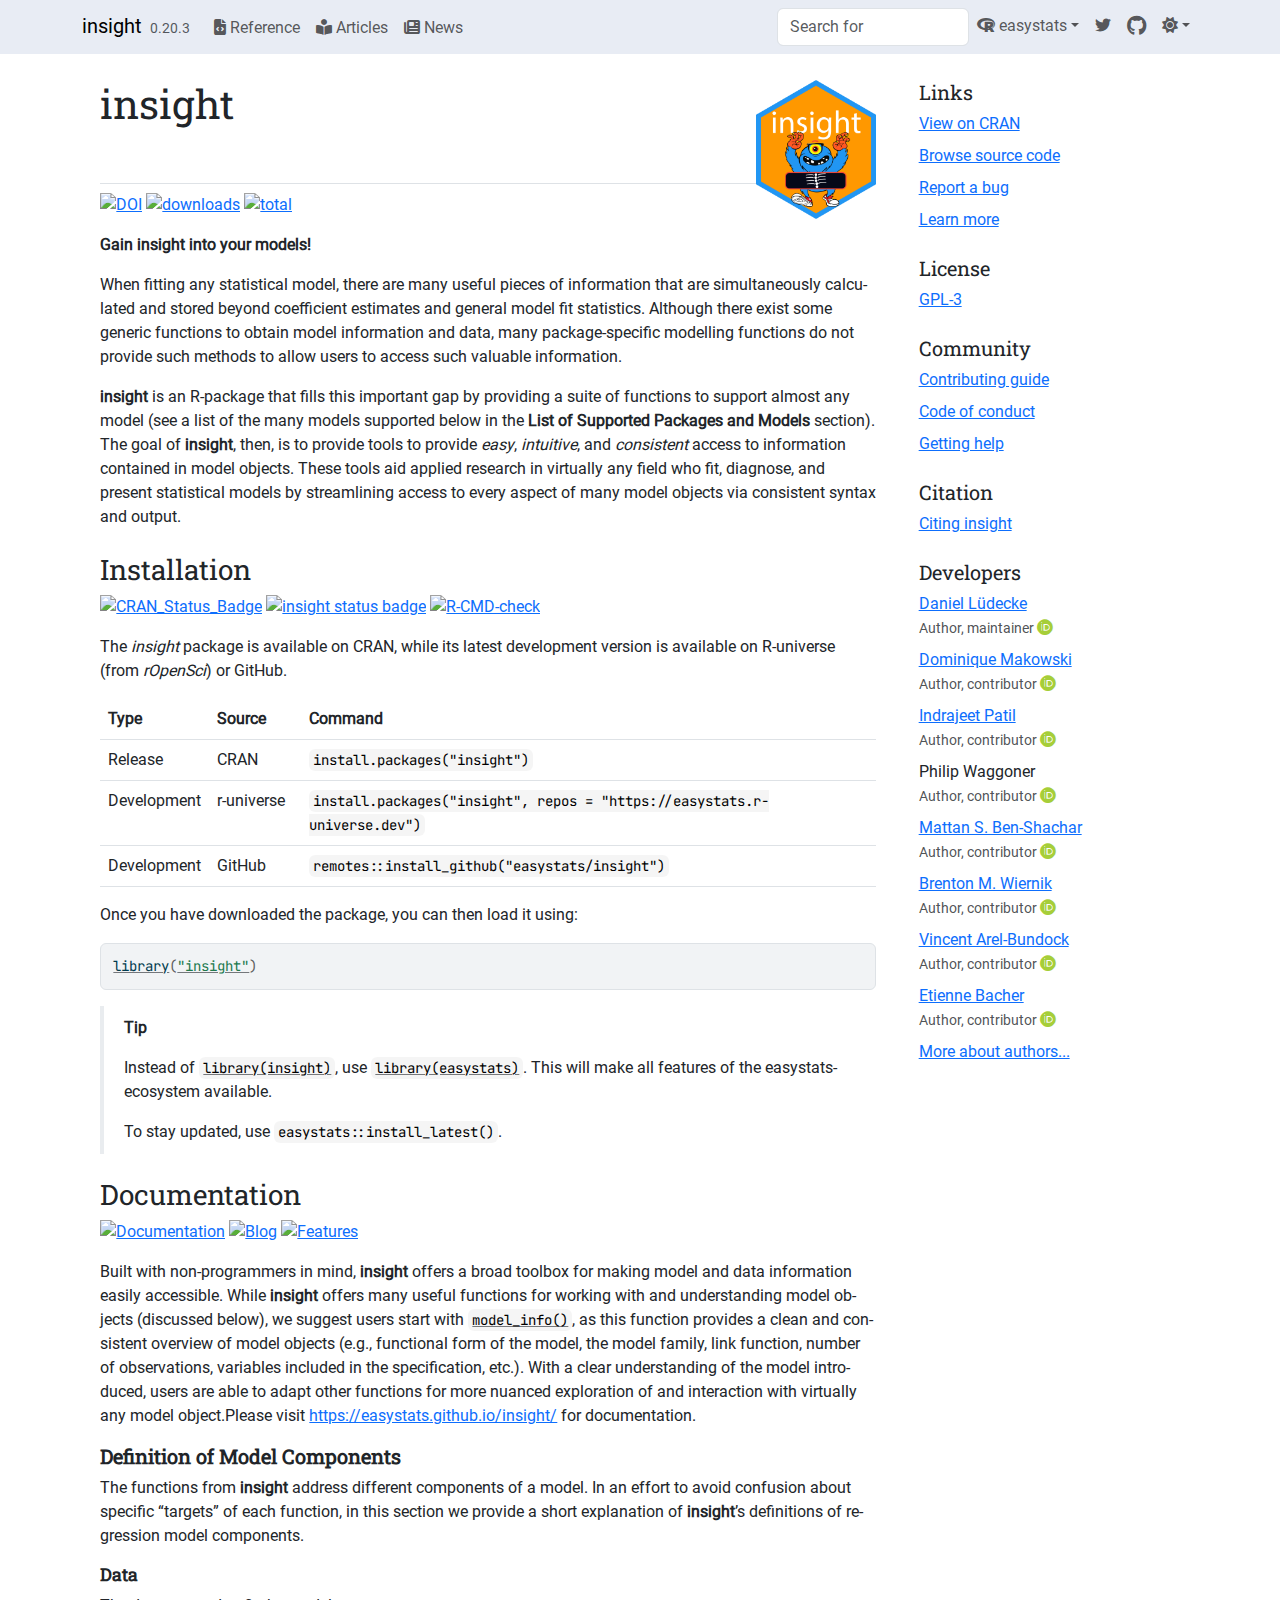
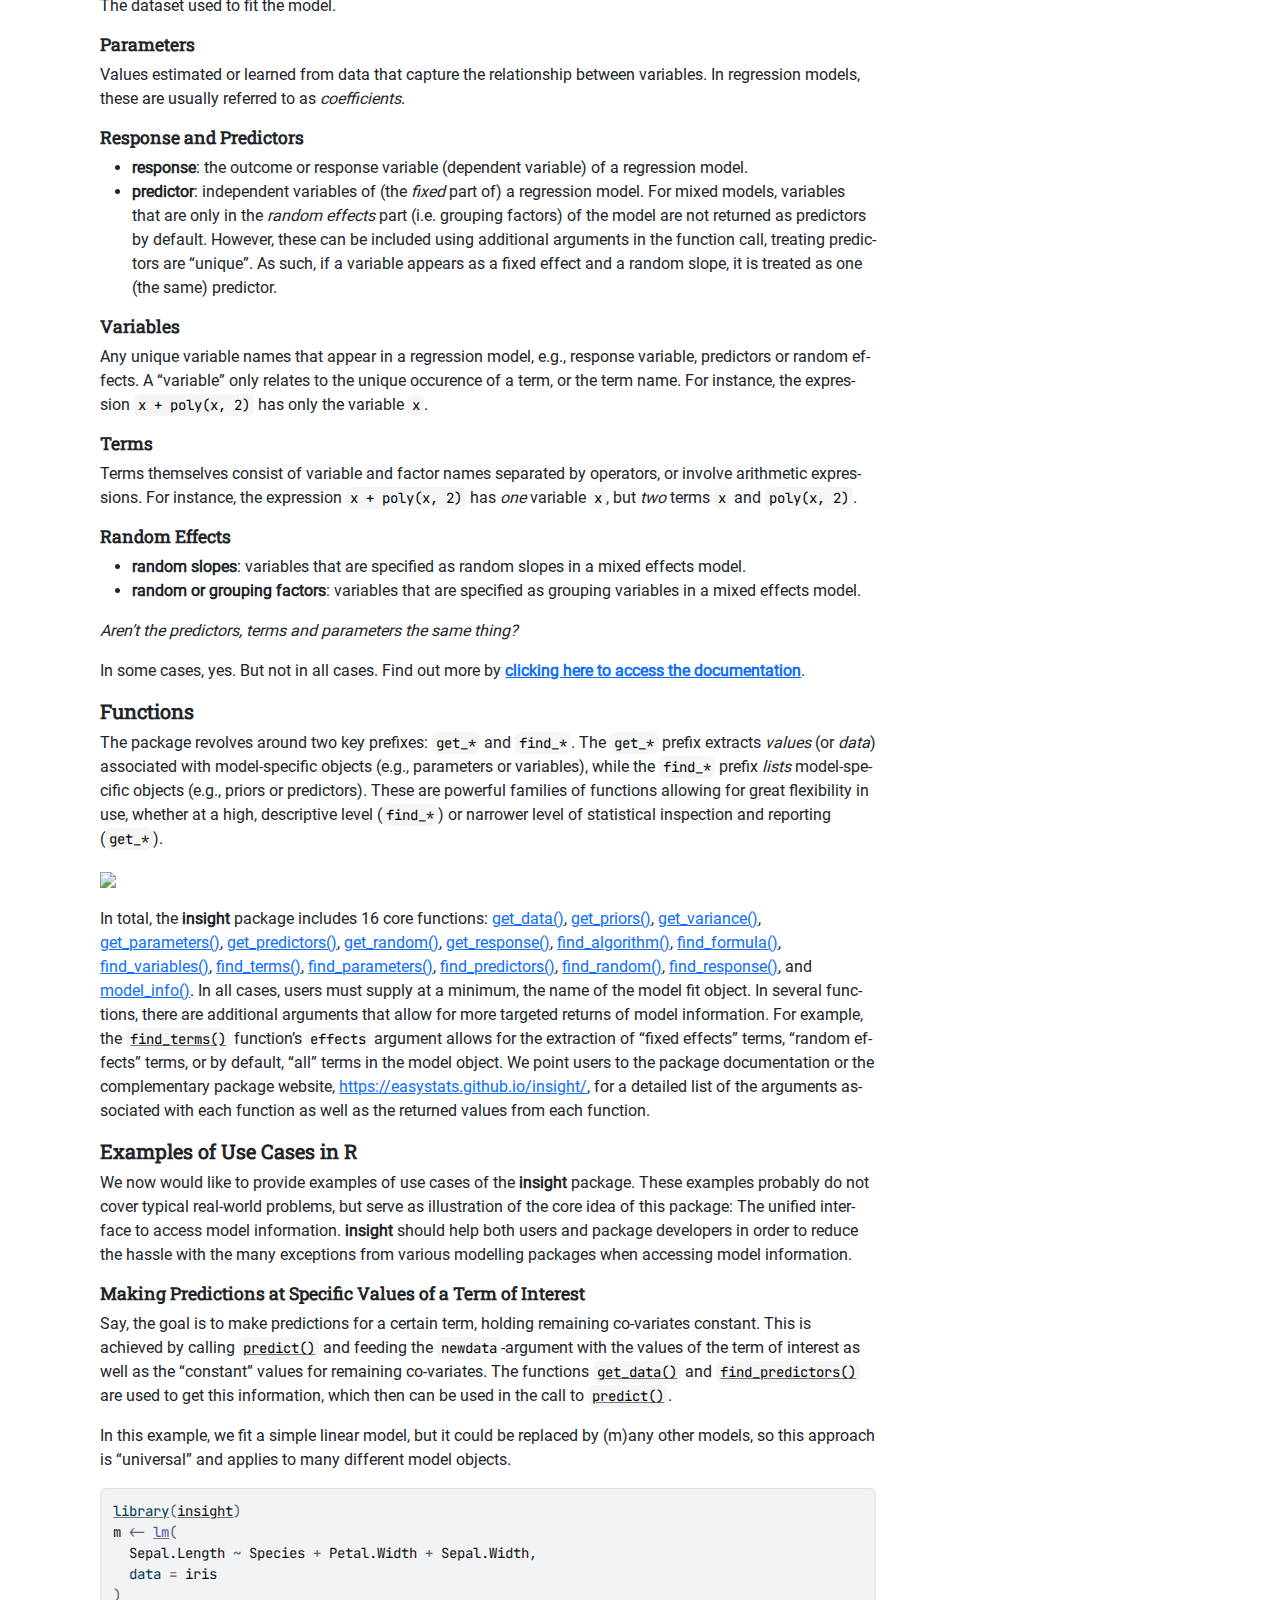
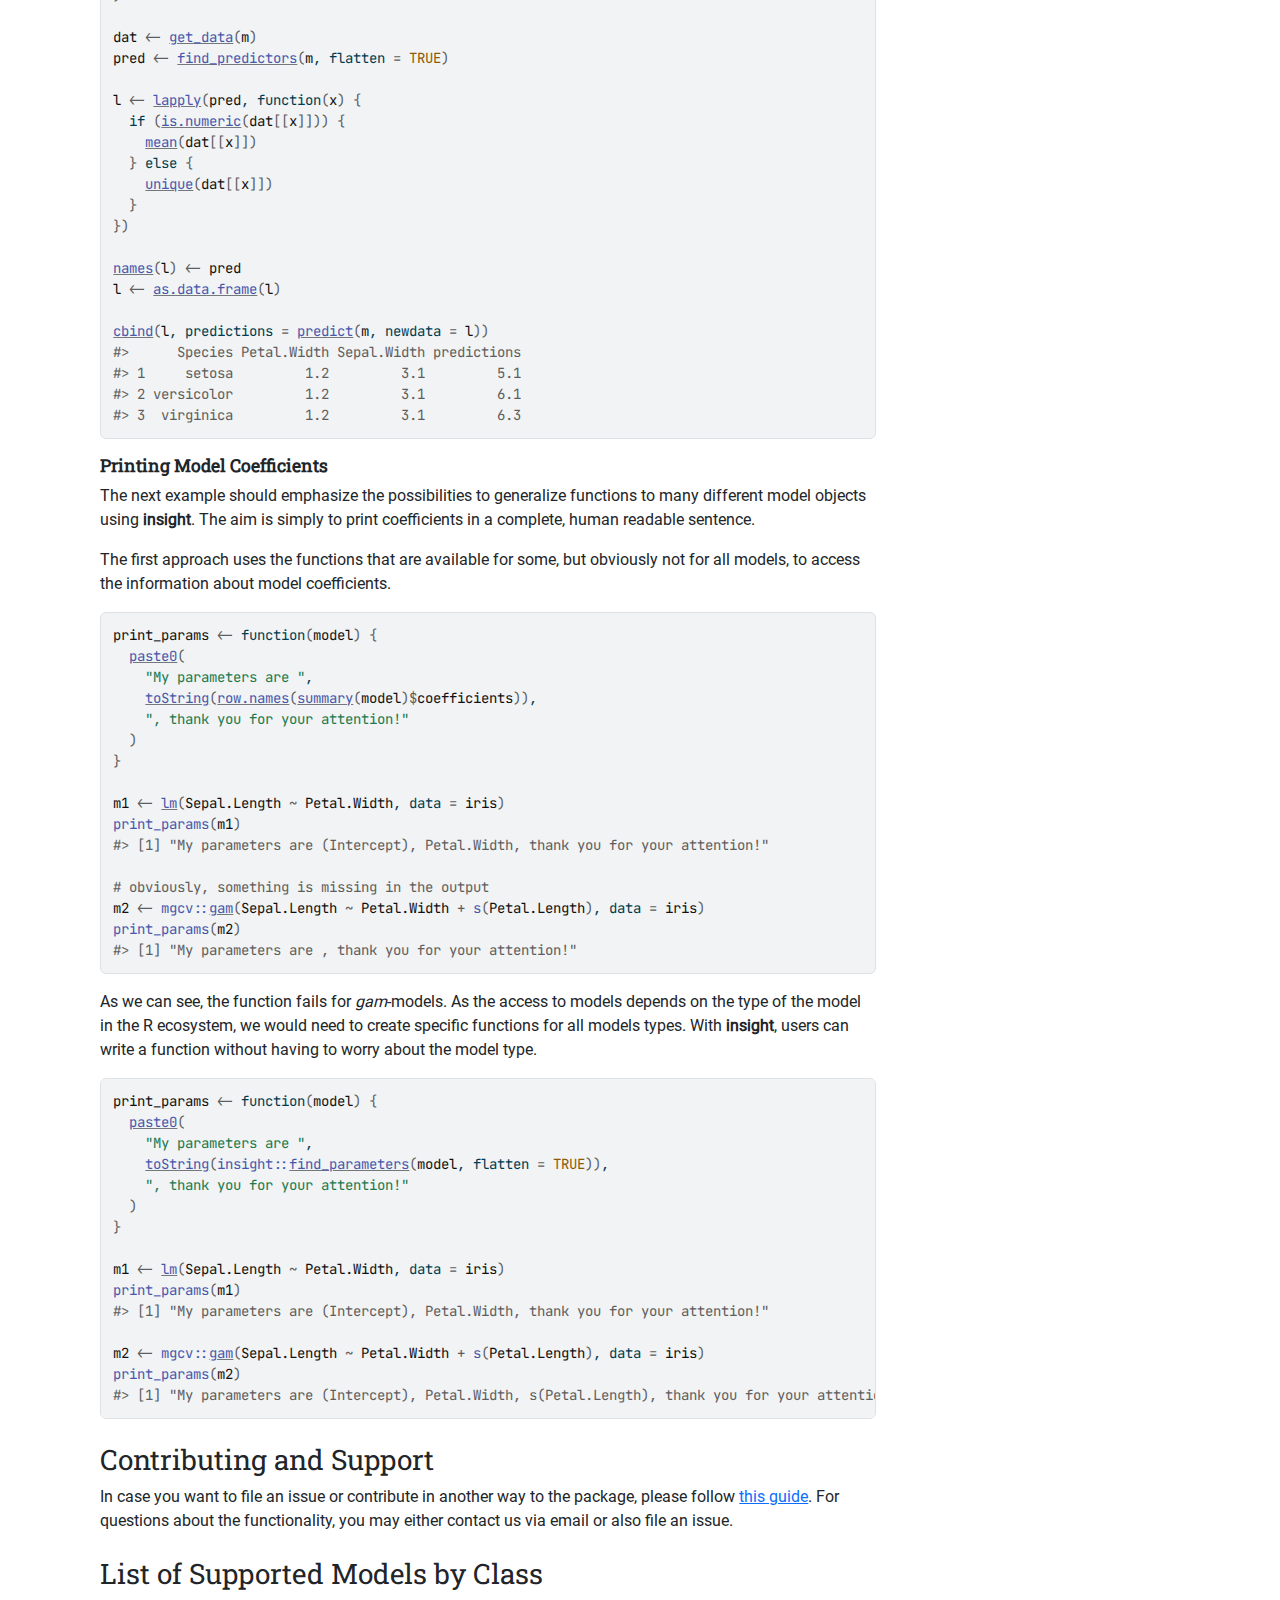
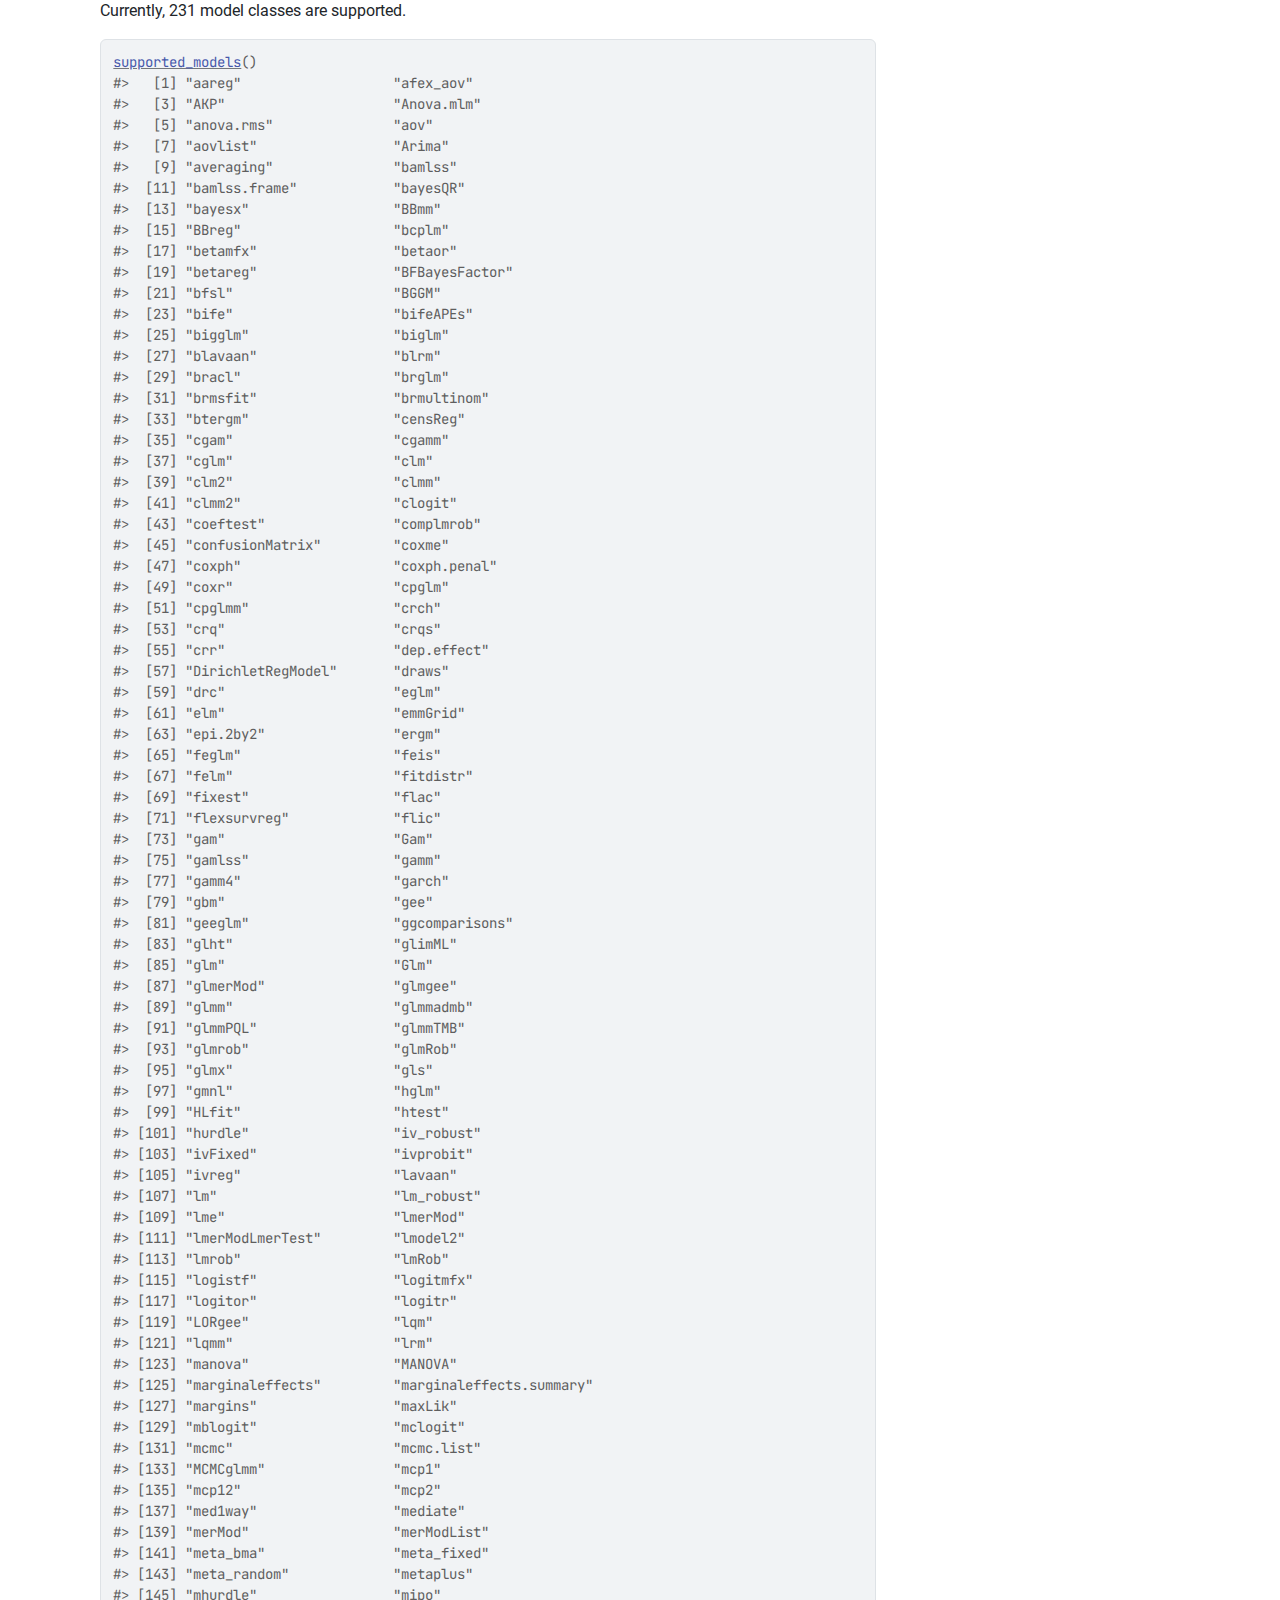
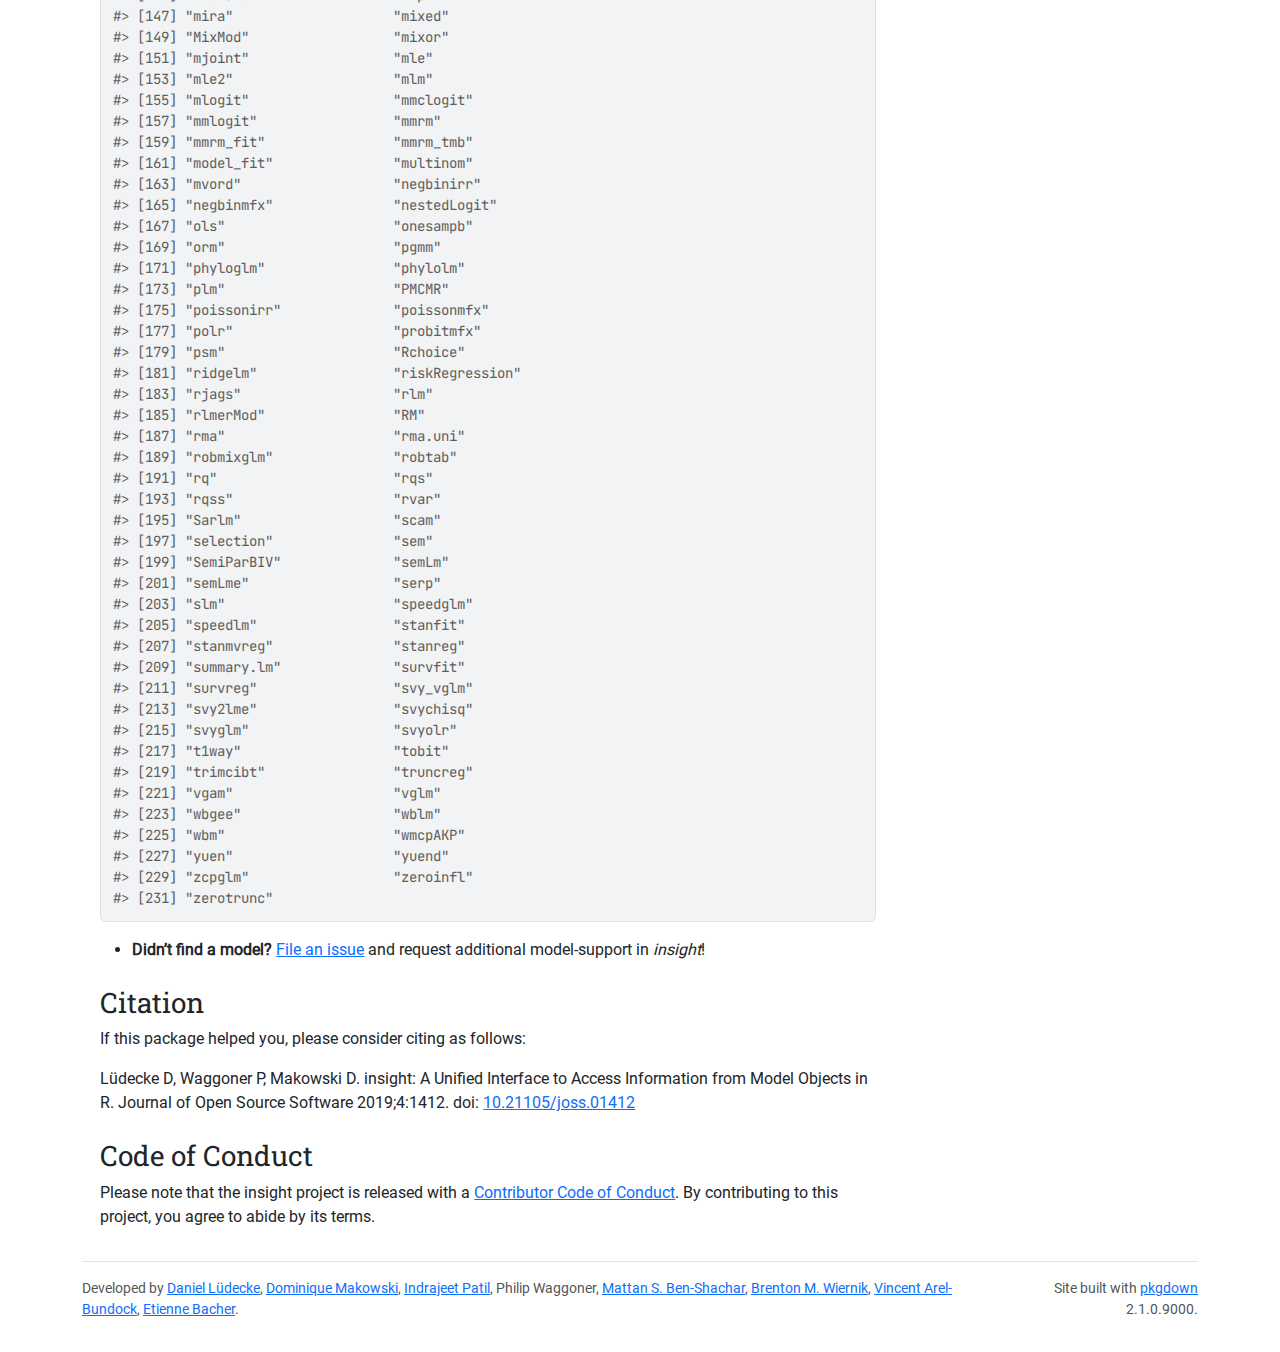
==== commit cc7864bd: "Deploying to gh-pages from @ iago-nonContributedForks/insight@2cfd95061a6c0222cc6e4d17864f877204f5f7" ====
--- a/index.html
+++ b/index.html
@@ -36,7 +36,7 @@
 
     <a class="navbar-brand me-2" href="index.html">insight</a>
 
-    <small class="nav-text text-muted me-auto" data-bs-toggle="tooltip" data-bs-placement="bottom" title="">0.20.2.2</small>
+    <small class="nav-text text-muted me-auto" data-bs-toggle="tooltip" data-bs-placement="bottom" title="">0.20.3</small>
 
 
     <button class="navbar-toggler" type="button" data-bs-toggle="collapse" data-bs-target="#navbar" aria-controls="navbar" aria-expanded="false" aria-label="Toggle navigation">
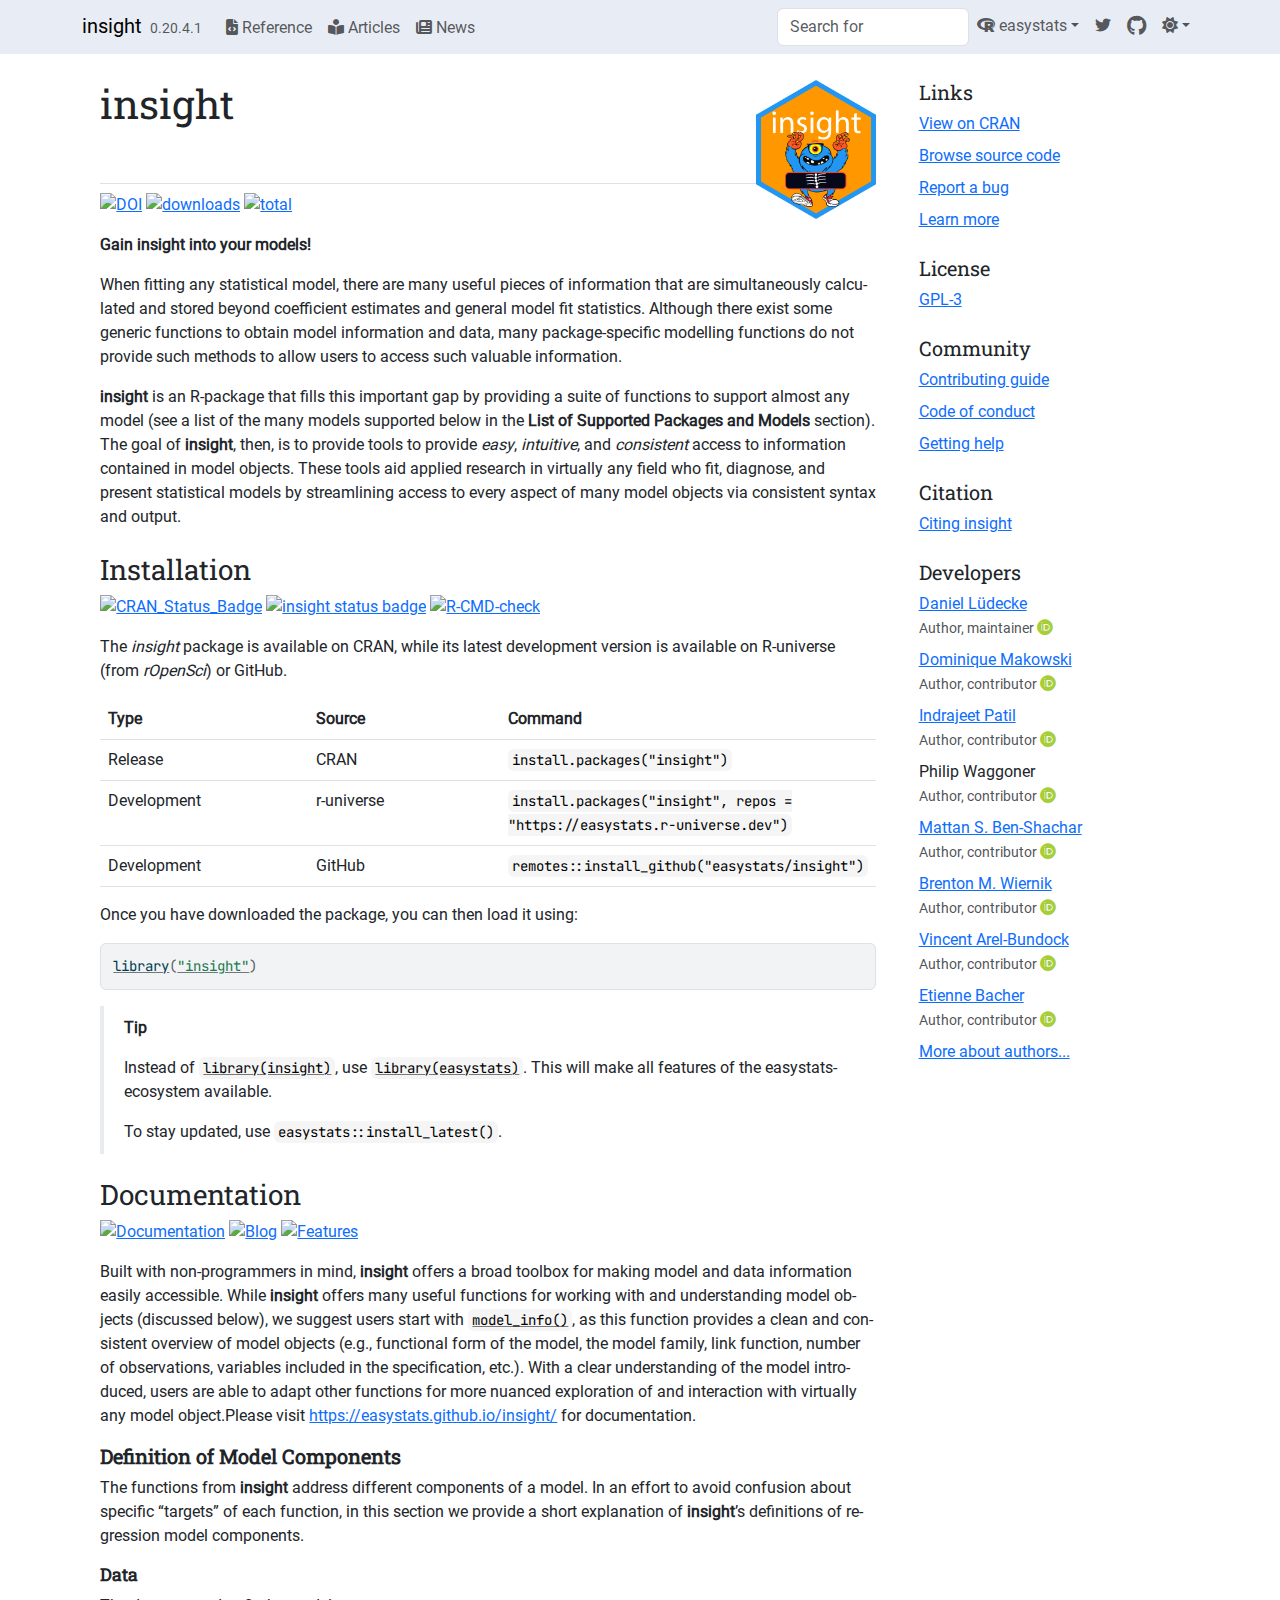
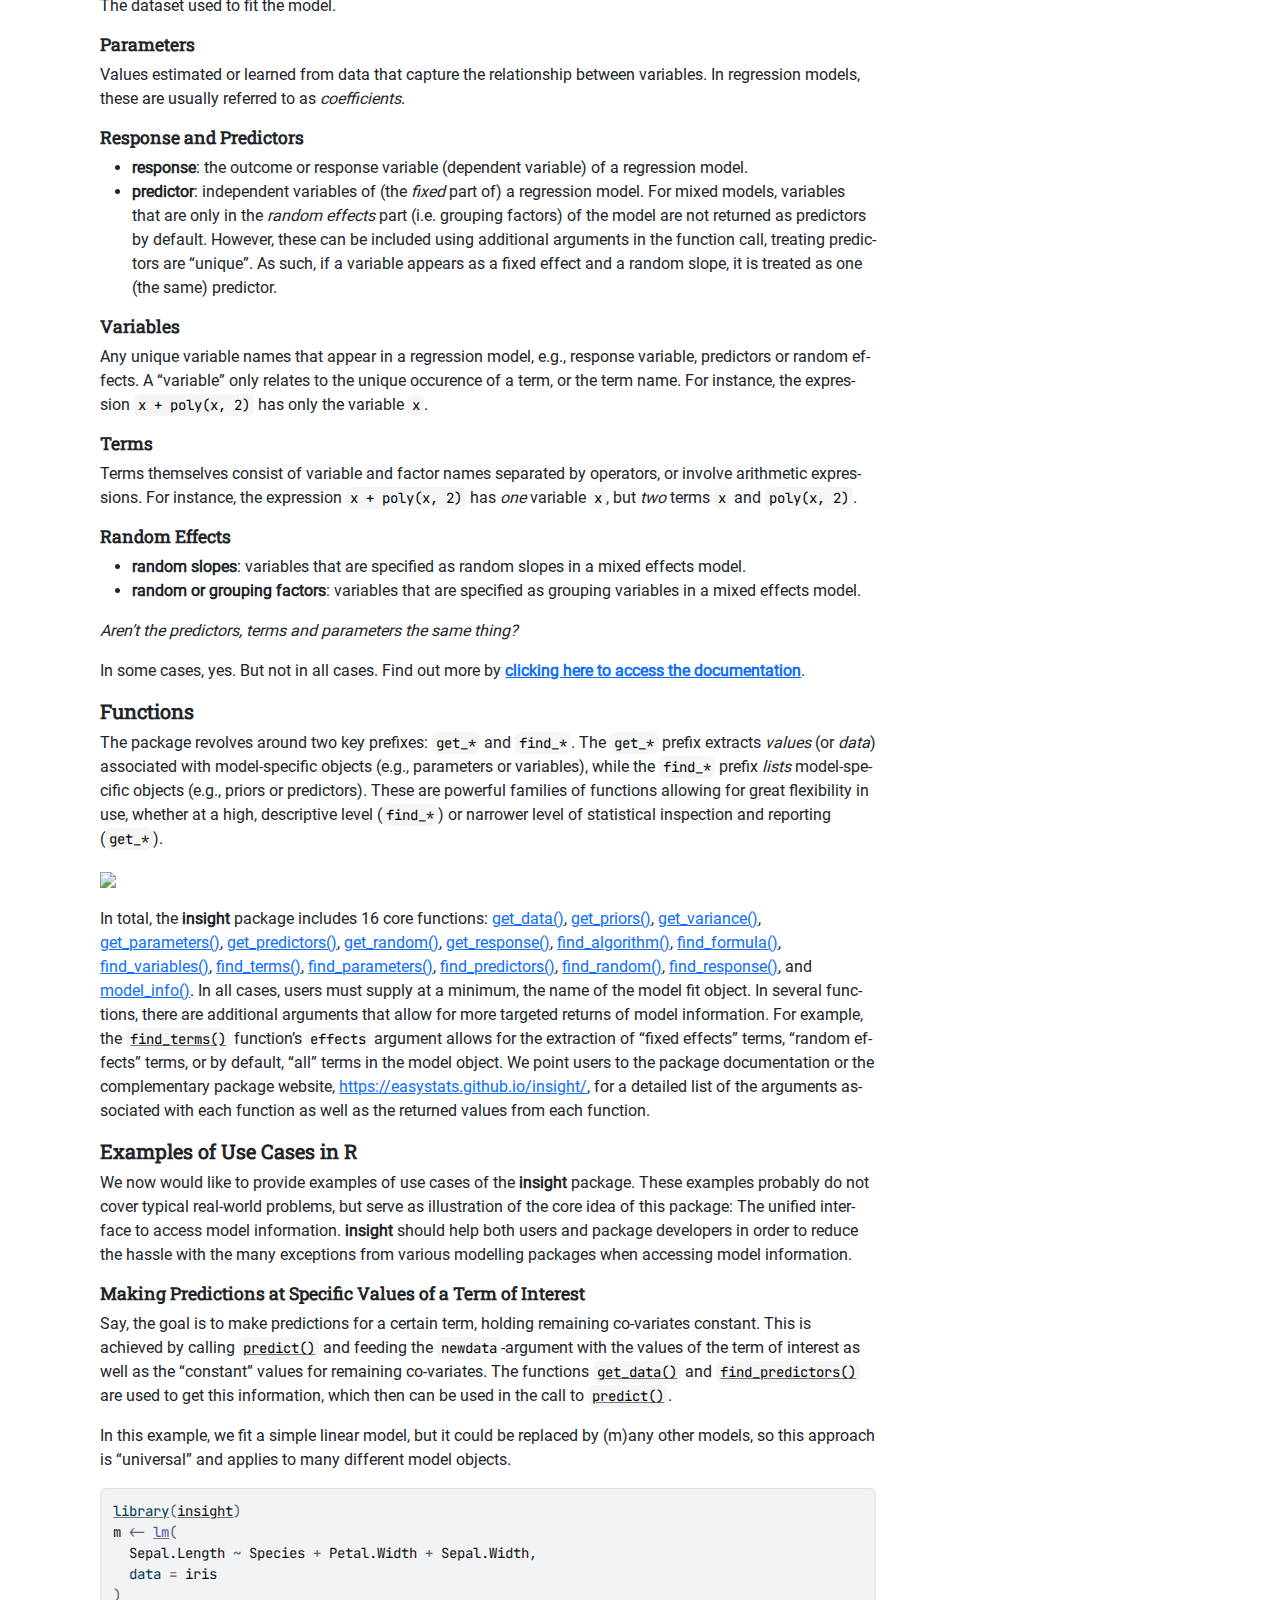
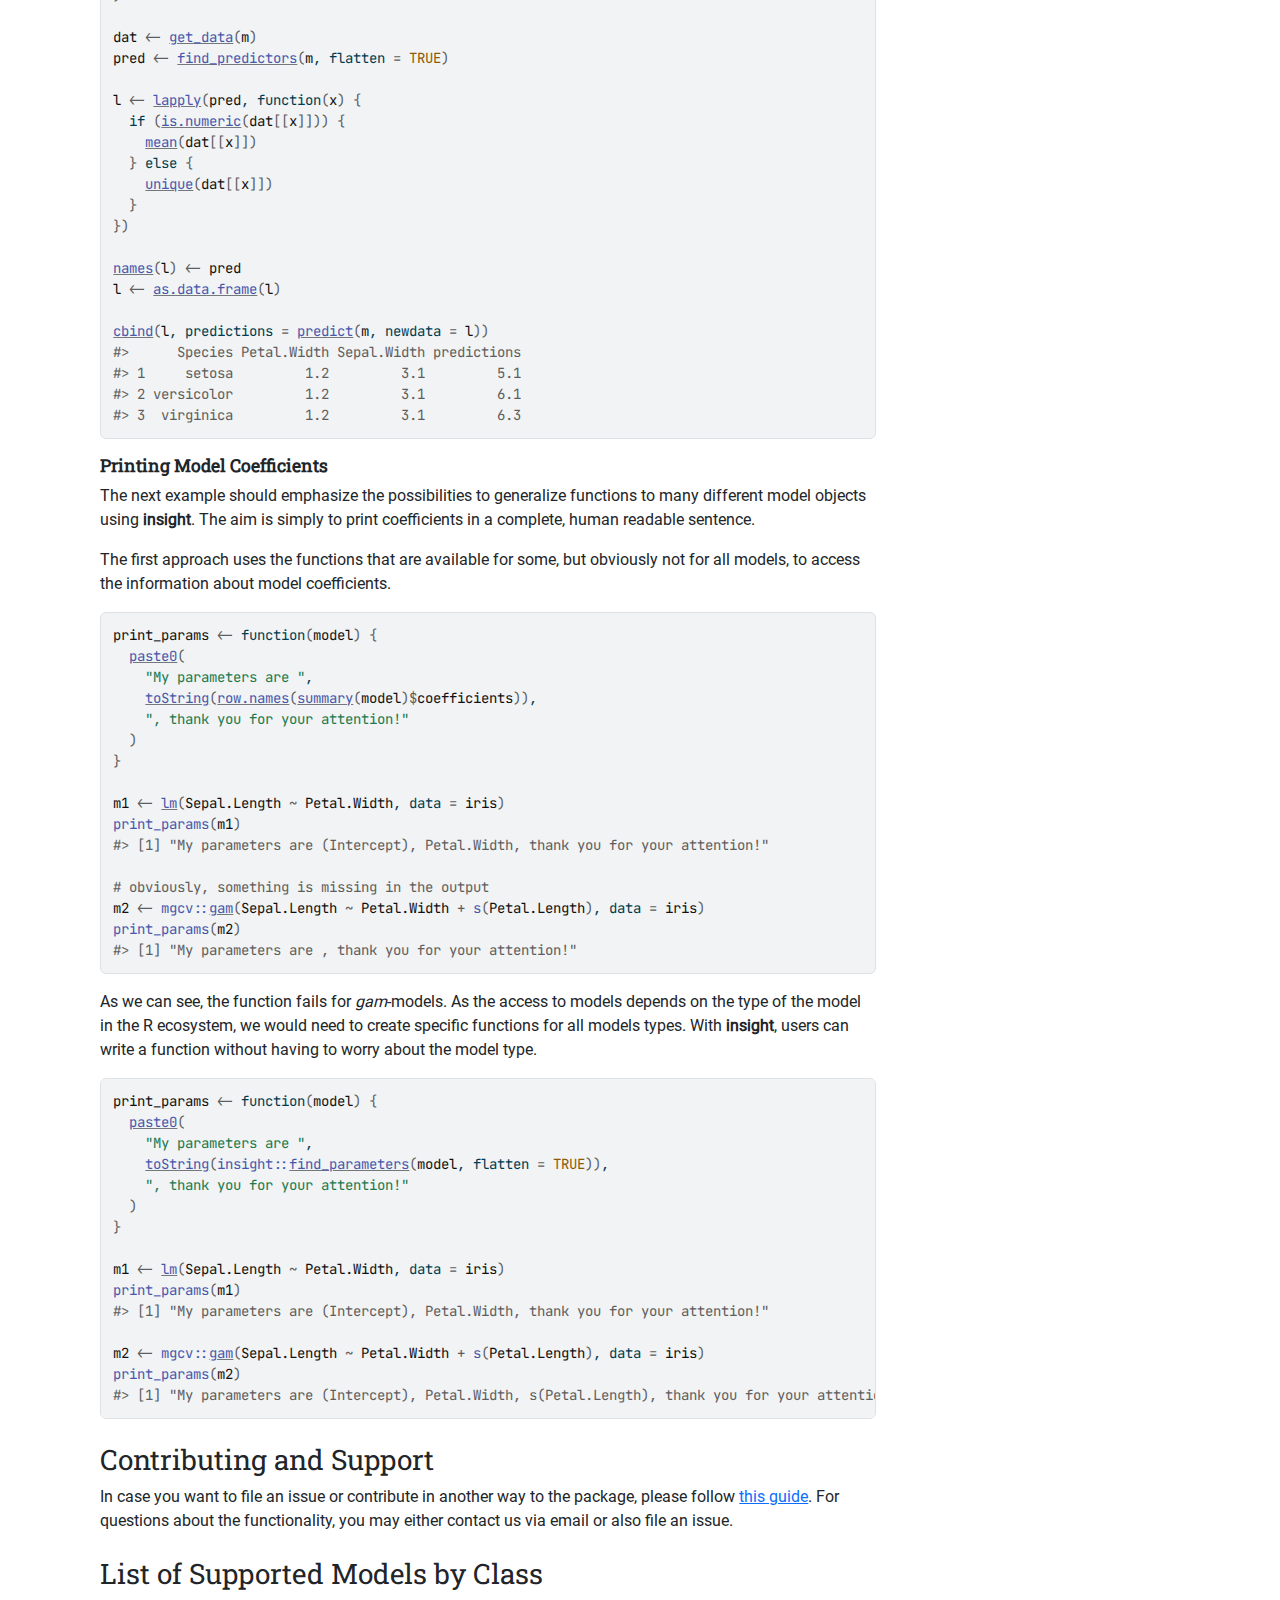
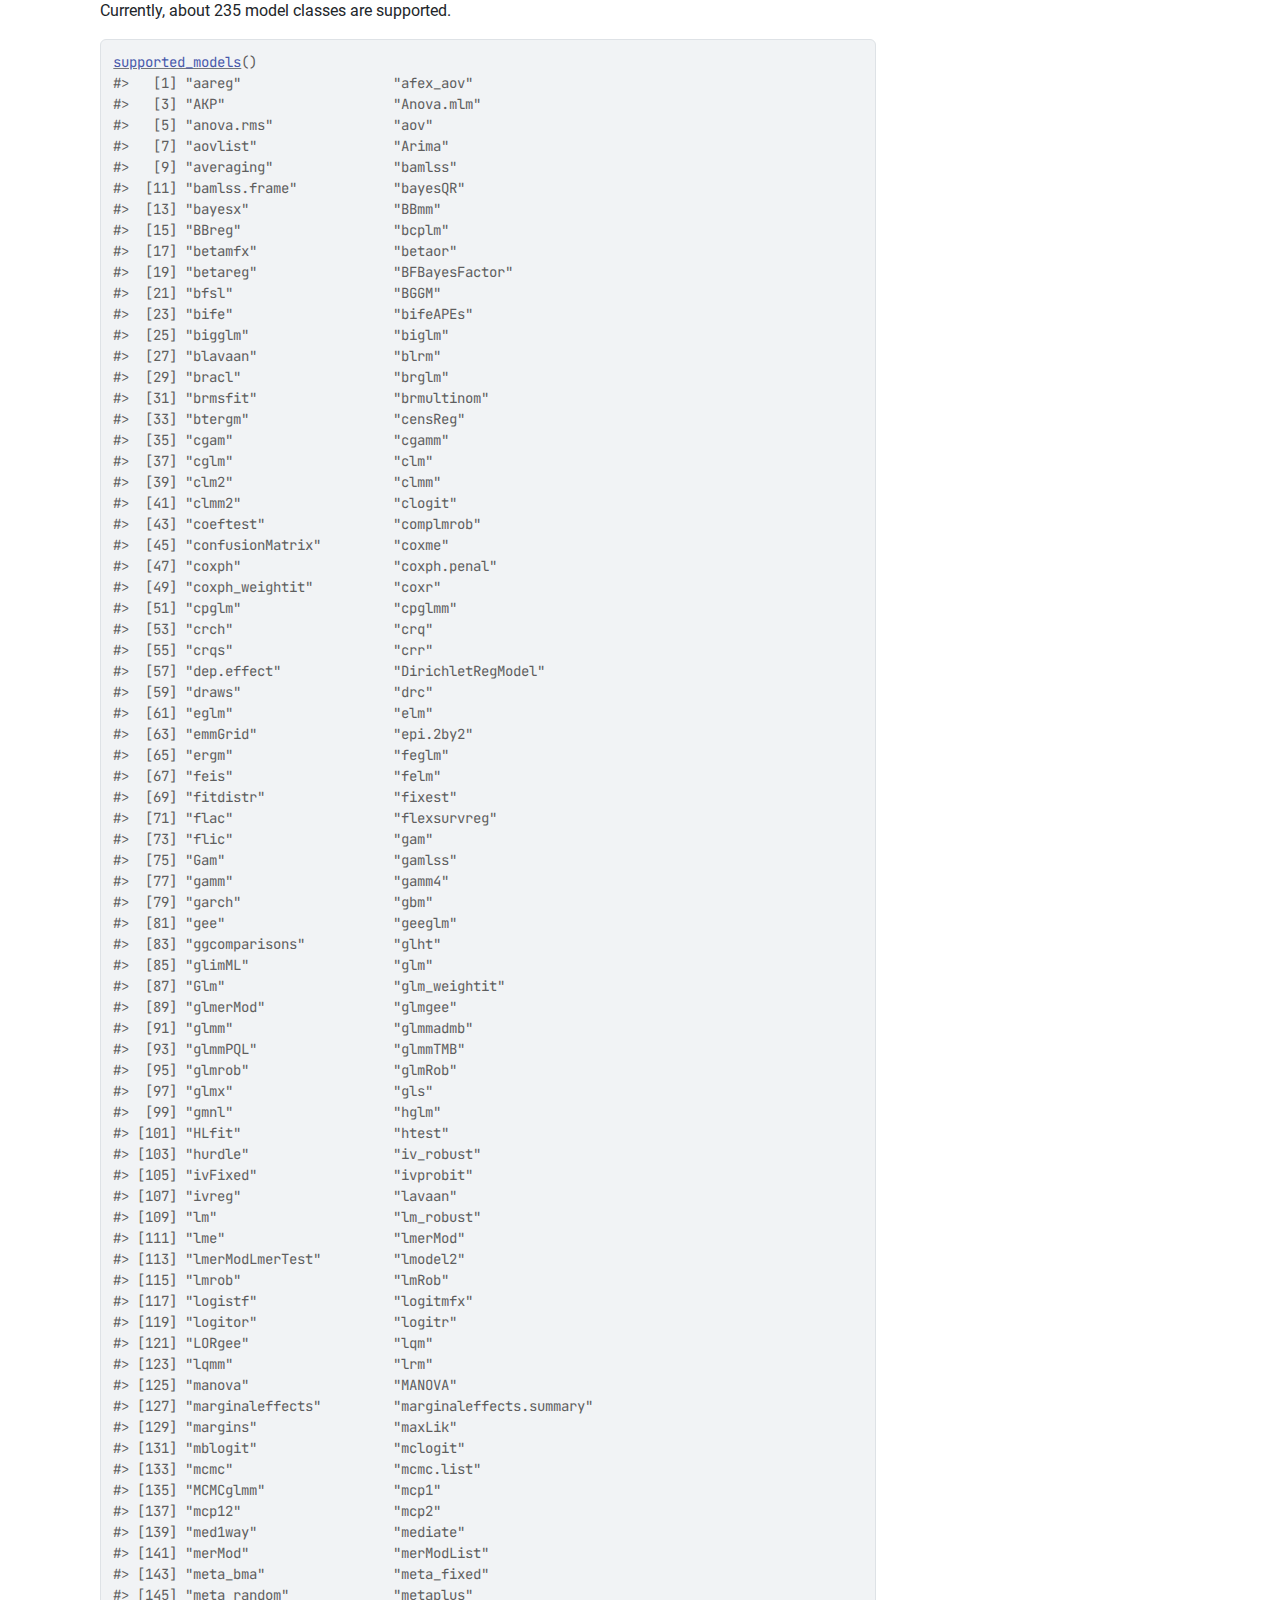
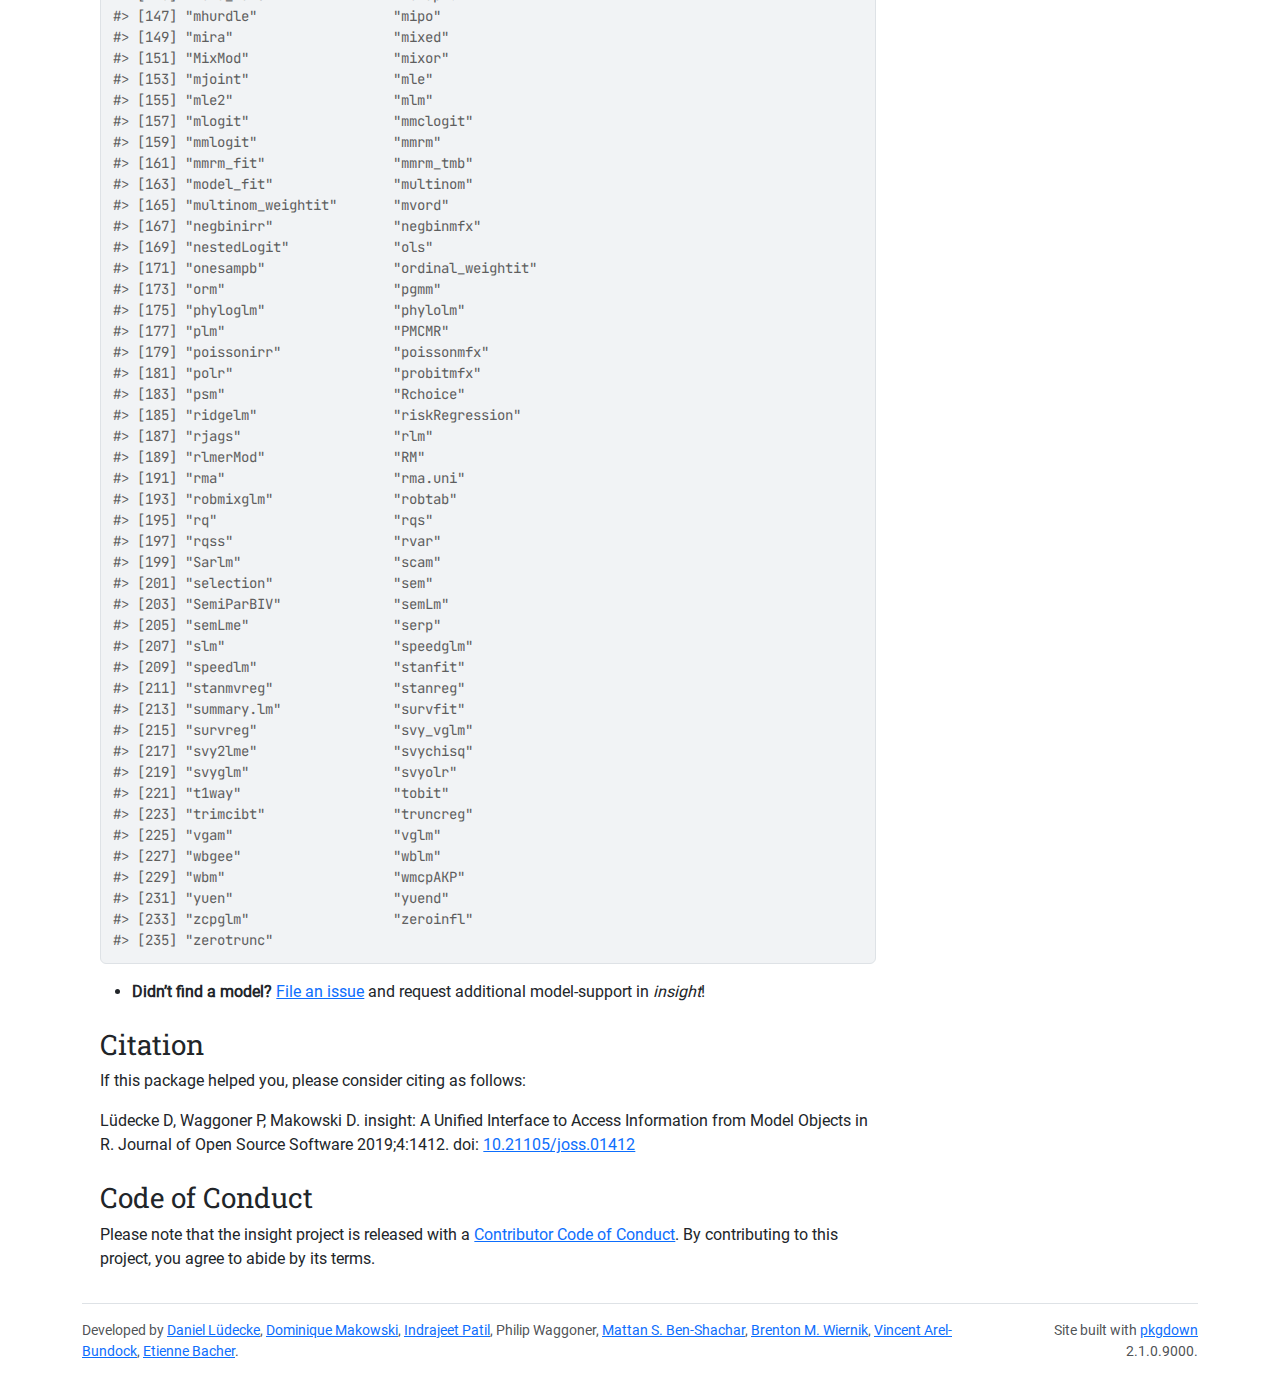
==== commit 81577080: "Deploying to gh-pages from @ iago-nonContributedForks/insight@622f4b04ed35af62077a9b6d2b54347e884c8c" ====
--- a/index.html
+++ b/index.html
@@ -36,7 +36,7 @@
 
     <a class="navbar-brand me-2" href="index.html">insight</a>
 
-    <small class="nav-text text-muted me-auto" data-bs-toggle="tooltip" data-bs-placement="bottom" title="">0.20.3</small>
+    <small class="nav-text text-muted me-auto" data-bs-toggle="tooltip" data-bs-placement="bottom" title="">0.20.4.1</small>
 
 
     <button class="navbar-toggler" type="button" data-bs-toggle="collapse" data-bs-target="#navbar" aria-controls="navbar" aria-expanded="false" aria-label="Toggle navigation">
@@ -102,9 +102,9 @@
 <p>The <em>insight</em> package is available on CRAN, while its latest development version is available on R-universe (from <em>rOpenSci</em>) or GitHub.</p>
 <table class="table">
 <colgroup>
-<col width="13%">
-<col width="12%">
-<col width="75%">
+<col width="33%">
+<col width="33%">
+<col width="33%">
 </colgroup>
 <thead><tr>
 <th>Type</th>
@@ -283,7 +283,7 @@
 <div class="section level2">
 <h2 id="list-of-supported-models-by-class">List of Supported Models by Class<a class="anchor" aria-label="anchor" href="#list-of-supported-models-by-class"></a>
 </h2>
-<p>Currently, 231 model classes are supported.</p>
+<p>Currently, about 235 model classes are supported.</p>
 <div class="sourceCode" id="cb5"><pre class="downlit sourceCode r">
 <code class="sourceCode R"><span><span class="fu"><a href="reference/is_model_supported.html">supported_models</a></span><span class="op">(</span><span class="op">)</span></span>
 <span><span class="co">#&gt;   [1] "aareg"                   "afex_aov"               </span></span>
@@ -310,98 +310,100 @@
 <span><span class="co">#&gt;  [43] "coeftest"                "complmrob"              </span></span>
 <span><span class="co">#&gt;  [45] "confusionMatrix"         "coxme"                  </span></span>
 <span><span class="co">#&gt;  [47] "coxph"                   "coxph.penal"            </span></span>
-<span><span class="co">#&gt;  [49] "coxr"                    "cpglm"                  </span></span>
-<span><span class="co">#&gt;  [51] "cpglmm"                  "crch"                   </span></span>
-<span><span class="co">#&gt;  [53] "crq"                     "crqs"                   </span></span>
-<span><span class="co">#&gt;  [55] "crr"                     "dep.effect"             </span></span>
-<span><span class="co">#&gt;  [57] "DirichletRegModel"       "draws"                  </span></span>
-<span><span class="co">#&gt;  [59] "drc"                     "eglm"                   </span></span>
-<span><span class="co">#&gt;  [61] "elm"                     "emmGrid"                </span></span>
-<span><span class="co">#&gt;  [63] "epi.2by2"                "ergm"                   </span></span>
-<span><span class="co">#&gt;  [65] "feglm"                   "feis"                   </span></span>
-<span><span class="co">#&gt;  [67] "felm"                    "fitdistr"               </span></span>
-<span><span class="co">#&gt;  [69] "fixest"                  "flac"                   </span></span>
-<span><span class="co">#&gt;  [71] "flexsurvreg"             "flic"                   </span></span>
-<span><span class="co">#&gt;  [73] "gam"                     "Gam"                    </span></span>
-<span><span class="co">#&gt;  [75] "gamlss"                  "gamm"                   </span></span>
-<span><span class="co">#&gt;  [77] "gamm4"                   "garch"                  </span></span>
-<span><span class="co">#&gt;  [79] "gbm"                     "gee"                    </span></span>
-<span><span class="co">#&gt;  [81] "geeglm"                  "ggcomparisons"          </span></span>
-<span><span class="co">#&gt;  [83] "glht"                    "glimML"                 </span></span>
-<span><span class="co">#&gt;  [85] "glm"                     "Glm"                    </span></span>
-<span><span class="co">#&gt;  [87] "glmerMod"                "glmgee"                 </span></span>
-<span><span class="co">#&gt;  [89] "glmm"                    "glmmadmb"               </span></span>
-<span><span class="co">#&gt;  [91] "glmmPQL"                 "glmmTMB"                </span></span>
-<span><span class="co">#&gt;  [93] "glmrob"                  "glmRob"                 </span></span>
-<span><span class="co">#&gt;  [95] "glmx"                    "gls"                    </span></span>
-<span><span class="co">#&gt;  [97] "gmnl"                    "hglm"                   </span></span>
-<span><span class="co">#&gt;  [99] "HLfit"                   "htest"                  </span></span>
-<span><span class="co">#&gt; [101] "hurdle"                  "iv_robust"              </span></span>
-<span><span class="co">#&gt; [103] "ivFixed"                 "ivprobit"               </span></span>
-<span><span class="co">#&gt; [105] "ivreg"                   "lavaan"                 </span></span>
-<span><span class="co">#&gt; [107] "lm"                      "lm_robust"              </span></span>
-<span><span class="co">#&gt; [109] "lme"                     "lmerMod"                </span></span>
-<span><span class="co">#&gt; [111] "lmerModLmerTest"         "lmodel2"                </span></span>
-<span><span class="co">#&gt; [113] "lmrob"                   "lmRob"                  </span></span>
-<span><span class="co">#&gt; [115] "logistf"                 "logitmfx"               </span></span>
-<span><span class="co">#&gt; [117] "logitor"                 "logitr"                 </span></span>
-<span><span class="co">#&gt; [119] "LORgee"                  "lqm"                    </span></span>
-<span><span class="co">#&gt; [121] "lqmm"                    "lrm"                    </span></span>
-<span><span class="co">#&gt; [123] "manova"                  "MANOVA"                 </span></span>
-<span><span class="co">#&gt; [125] "marginaleffects"         "marginaleffects.summary"</span></span>
-<span><span class="co">#&gt; [127] "margins"                 "maxLik"                 </span></span>
-<span><span class="co">#&gt; [129] "mblogit"                 "mclogit"                </span></span>
-<span><span class="co">#&gt; [131] "mcmc"                    "mcmc.list"              </span></span>
-<span><span class="co">#&gt; [133] "MCMCglmm"                "mcp1"                   </span></span>
-<span><span class="co">#&gt; [135] "mcp12"                   "mcp2"                   </span></span>
-<span><span class="co">#&gt; [137] "med1way"                 "mediate"                </span></span>
-<span><span class="co">#&gt; [139] "merMod"                  "merModList"             </span></span>
-<span><span class="co">#&gt; [141] "meta_bma"                "meta_fixed"             </span></span>
-<span><span class="co">#&gt; [143] "meta_random"             "metaplus"               </span></span>
-<span><span class="co">#&gt; [145] "mhurdle"                 "mipo"                   </span></span>
-<span><span class="co">#&gt; [147] "mira"                    "mixed"                  </span></span>
-<span><span class="co">#&gt; [149] "MixMod"                  "mixor"                  </span></span>
-<span><span class="co">#&gt; [151] "mjoint"                  "mle"                    </span></span>
-<span><span class="co">#&gt; [153] "mle2"                    "mlm"                    </span></span>
-<span><span class="co">#&gt; [155] "mlogit"                  "mmclogit"               </span></span>
-<span><span class="co">#&gt; [157] "mmlogit"                 "mmrm"                   </span></span>
-<span><span class="co">#&gt; [159] "mmrm_fit"                "mmrm_tmb"               </span></span>
-<span><span class="co">#&gt; [161] "model_fit"               "multinom"               </span></span>
-<span><span class="co">#&gt; [163] "mvord"                   "negbinirr"              </span></span>
-<span><span class="co">#&gt; [165] "negbinmfx"               "nestedLogit"            </span></span>
-<span><span class="co">#&gt; [167] "ols"                     "onesampb"               </span></span>
-<span><span class="co">#&gt; [169] "orm"                     "pgmm"                   </span></span>
-<span><span class="co">#&gt; [171] "phyloglm"                "phylolm"                </span></span>
-<span><span class="co">#&gt; [173] "plm"                     "PMCMR"                  </span></span>
-<span><span class="co">#&gt; [175] "poissonirr"              "poissonmfx"             </span></span>
-<span><span class="co">#&gt; [177] "polr"                    "probitmfx"              </span></span>
-<span><span class="co">#&gt; [179] "psm"                     "Rchoice"                </span></span>
-<span><span class="co">#&gt; [181] "ridgelm"                 "riskRegression"         </span></span>
-<span><span class="co">#&gt; [183] "rjags"                   "rlm"                    </span></span>
-<span><span class="co">#&gt; [185] "rlmerMod"                "RM"                     </span></span>
-<span><span class="co">#&gt; [187] "rma"                     "rma.uni"                </span></span>
-<span><span class="co">#&gt; [189] "robmixglm"               "robtab"                 </span></span>
-<span><span class="co">#&gt; [191] "rq"                      "rqs"                    </span></span>
-<span><span class="co">#&gt; [193] "rqss"                    "rvar"                   </span></span>
-<span><span class="co">#&gt; [195] "Sarlm"                   "scam"                   </span></span>
-<span><span class="co">#&gt; [197] "selection"               "sem"                    </span></span>
-<span><span class="co">#&gt; [199] "SemiParBIV"              "semLm"                  </span></span>
-<span><span class="co">#&gt; [201] "semLme"                  "serp"                   </span></span>
-<span><span class="co">#&gt; [203] "slm"                     "speedglm"               </span></span>
-<span><span class="co">#&gt; [205] "speedlm"                 "stanfit"                </span></span>
-<span><span class="co">#&gt; [207] "stanmvreg"               "stanreg"                </span></span>
-<span><span class="co">#&gt; [209] "summary.lm"              "survfit"                </span></span>
-<span><span class="co">#&gt; [211] "survreg"                 "svy_vglm"               </span></span>
-<span><span class="co">#&gt; [213] "svy2lme"                 "svychisq"               </span></span>
-<span><span class="co">#&gt; [215] "svyglm"                  "svyolr"                 </span></span>
-<span><span class="co">#&gt; [217] "t1way"                   "tobit"                  </span></span>
-<span><span class="co">#&gt; [219] "trimcibt"                "truncreg"               </span></span>
-<span><span class="co">#&gt; [221] "vgam"                    "vglm"                   </span></span>
-<span><span class="co">#&gt; [223] "wbgee"                   "wblm"                   </span></span>
-<span><span class="co">#&gt; [225] "wbm"                     "wmcpAKP"                </span></span>
-<span><span class="co">#&gt; [227] "yuen"                    "yuend"                  </span></span>
-<span><span class="co">#&gt; [229] "zcpglm"                  "zeroinfl"               </span></span>
-<span><span class="co">#&gt; [231] "zerotrunc"</span></span></code></pre></div>
+<span><span class="co">#&gt;  [49] "coxph_weightit"          "coxr"                   </span></span>
+<span><span class="co">#&gt;  [51] "cpglm"                   "cpglmm"                 </span></span>
+<span><span class="co">#&gt;  [53] "crch"                    "crq"                    </span></span>
+<span><span class="co">#&gt;  [55] "crqs"                    "crr"                    </span></span>
+<span><span class="co">#&gt;  [57] "dep.effect"              "DirichletRegModel"      </span></span>
+<span><span class="co">#&gt;  [59] "draws"                   "drc"                    </span></span>
+<span><span class="co">#&gt;  [61] "eglm"                    "elm"                    </span></span>
+<span><span class="co">#&gt;  [63] "emmGrid"                 "epi.2by2"               </span></span>
+<span><span class="co">#&gt;  [65] "ergm"                    "feglm"                  </span></span>
+<span><span class="co">#&gt;  [67] "feis"                    "felm"                   </span></span>
+<span><span class="co">#&gt;  [69] "fitdistr"                "fixest"                 </span></span>
+<span><span class="co">#&gt;  [71] "flac"                    "flexsurvreg"            </span></span>
+<span><span class="co">#&gt;  [73] "flic"                    "gam"                    </span></span>
+<span><span class="co">#&gt;  [75] "Gam"                     "gamlss"                 </span></span>
+<span><span class="co">#&gt;  [77] "gamm"                    "gamm4"                  </span></span>
+<span><span class="co">#&gt;  [79] "garch"                   "gbm"                    </span></span>
+<span><span class="co">#&gt;  [81] "gee"                     "geeglm"                 </span></span>
+<span><span class="co">#&gt;  [83] "ggcomparisons"           "glht"                   </span></span>
+<span><span class="co">#&gt;  [85] "glimML"                  "glm"                    </span></span>
+<span><span class="co">#&gt;  [87] "Glm"                     "glm_weightit"           </span></span>
+<span><span class="co">#&gt;  [89] "glmerMod"                "glmgee"                 </span></span>
+<span><span class="co">#&gt;  [91] "glmm"                    "glmmadmb"               </span></span>
+<span><span class="co">#&gt;  [93] "glmmPQL"                 "glmmTMB"                </span></span>
+<span><span class="co">#&gt;  [95] "glmrob"                  "glmRob"                 </span></span>
+<span><span class="co">#&gt;  [97] "glmx"                    "gls"                    </span></span>
+<span><span class="co">#&gt;  [99] "gmnl"                    "hglm"                   </span></span>
+<span><span class="co">#&gt; [101] "HLfit"                   "htest"                  </span></span>
+<span><span class="co">#&gt; [103] "hurdle"                  "iv_robust"              </span></span>
+<span><span class="co">#&gt; [105] "ivFixed"                 "ivprobit"               </span></span>
+<span><span class="co">#&gt; [107] "ivreg"                   "lavaan"                 </span></span>
+<span><span class="co">#&gt; [109] "lm"                      "lm_robust"              </span></span>
+<span><span class="co">#&gt; [111] "lme"                     "lmerMod"                </span></span>
+<span><span class="co">#&gt; [113] "lmerModLmerTest"         "lmodel2"                </span></span>
+<span><span class="co">#&gt; [115] "lmrob"                   "lmRob"                  </span></span>
+<span><span class="co">#&gt; [117] "logistf"                 "logitmfx"               </span></span>
+<span><span class="co">#&gt; [119] "logitor"                 "logitr"                 </span></span>
+<span><span class="co">#&gt; [121] "LORgee"                  "lqm"                    </span></span>
+<span><span class="co">#&gt; [123] "lqmm"                    "lrm"                    </span></span>
+<span><span class="co">#&gt; [125] "manova"                  "MANOVA"                 </span></span>
+<span><span class="co">#&gt; [127] "marginaleffects"         "marginaleffects.summary"</span></span>
+<span><span class="co">#&gt; [129] "margins"                 "maxLik"                 </span></span>
+<span><span class="co">#&gt; [131] "mblogit"                 "mclogit"                </span></span>
+<span><span class="co">#&gt; [133] "mcmc"                    "mcmc.list"              </span></span>
+<span><span class="co">#&gt; [135] "MCMCglmm"                "mcp1"                   </span></span>
+<span><span class="co">#&gt; [137] "mcp12"                   "mcp2"                   </span></span>
+<span><span class="co">#&gt; [139] "med1way"                 "mediate"                </span></span>
+<span><span class="co">#&gt; [141] "merMod"                  "merModList"             </span></span>
+<span><span class="co">#&gt; [143] "meta_bma"                "meta_fixed"             </span></span>
+<span><span class="co">#&gt; [145] "meta_random"             "metaplus"               </span></span>
+<span><span class="co">#&gt; [147] "mhurdle"                 "mipo"                   </span></span>
+<span><span class="co">#&gt; [149] "mira"                    "mixed"                  </span></span>
+<span><span class="co">#&gt; [151] "MixMod"                  "mixor"                  </span></span>
+<span><span class="co">#&gt; [153] "mjoint"                  "mle"                    </span></span>
+<span><span class="co">#&gt; [155] "mle2"                    "mlm"                    </span></span>
+<span><span class="co">#&gt; [157] "mlogit"                  "mmclogit"               </span></span>
+<span><span class="co">#&gt; [159] "mmlogit"                 "mmrm"                   </span></span>
+<span><span class="co">#&gt; [161] "mmrm_fit"                "mmrm_tmb"               </span></span>
+<span><span class="co">#&gt; [163] "model_fit"               "multinom"               </span></span>
+<span><span class="co">#&gt; [165] "multinom_weightit"       "mvord"                  </span></span>
+<span><span class="co">#&gt; [167] "negbinirr"               "negbinmfx"              </span></span>
+<span><span class="co">#&gt; [169] "nestedLogit"             "ols"                    </span></span>
+<span><span class="co">#&gt; [171] "onesampb"                "ordinal_weightit"       </span></span>
+<span><span class="co">#&gt; [173] "orm"                     "pgmm"                   </span></span>
+<span><span class="co">#&gt; [175] "phyloglm"                "phylolm"                </span></span>
+<span><span class="co">#&gt; [177] "plm"                     "PMCMR"                  </span></span>
+<span><span class="co">#&gt; [179] "poissonirr"              "poissonmfx"             </span></span>
+<span><span class="co">#&gt; [181] "polr"                    "probitmfx"              </span></span>
+<span><span class="co">#&gt; [183] "psm"                     "Rchoice"                </span></span>
+<span><span class="co">#&gt; [185] "ridgelm"                 "riskRegression"         </span></span>
+<span><span class="co">#&gt; [187] "rjags"                   "rlm"                    </span></span>
+<span><span class="co">#&gt; [189] "rlmerMod"                "RM"                     </span></span>
+<span><span class="co">#&gt; [191] "rma"                     "rma.uni"                </span></span>
+<span><span class="co">#&gt; [193] "robmixglm"               "robtab"                 </span></span>
+<span><span class="co">#&gt; [195] "rq"                      "rqs"                    </span></span>
+<span><span class="co">#&gt; [197] "rqss"                    "rvar"                   </span></span>
+<span><span class="co">#&gt; [199] "Sarlm"                   "scam"                   </span></span>
+<span><span class="co">#&gt; [201] "selection"               "sem"                    </span></span>
+<span><span class="co">#&gt; [203] "SemiParBIV"              "semLm"                  </span></span>
+<span><span class="co">#&gt; [205] "semLme"                  "serp"                   </span></span>
+<span><span class="co">#&gt; [207] "slm"                     "speedglm"               </span></span>
+<span><span class="co">#&gt; [209] "speedlm"                 "stanfit"                </span></span>
+<span><span class="co">#&gt; [211] "stanmvreg"               "stanreg"                </span></span>
+<span><span class="co">#&gt; [213] "summary.lm"              "survfit"                </span></span>
+<span><span class="co">#&gt; [215] "survreg"                 "svy_vglm"               </span></span>
+<span><span class="co">#&gt; [217] "svy2lme"                 "svychisq"               </span></span>
+<span><span class="co">#&gt; [219] "svyglm"                  "svyolr"                 </span></span>
+<span><span class="co">#&gt; [221] "t1way"                   "tobit"                  </span></span>
+<span><span class="co">#&gt; [223] "trimcibt"                "truncreg"               </span></span>
+<span><span class="co">#&gt; [225] "vgam"                    "vglm"                   </span></span>
+<span><span class="co">#&gt; [227] "wbgee"                   "wblm"                   </span></span>
+<span><span class="co">#&gt; [229] "wbm"                     "wmcpAKP"                </span></span>
+<span><span class="co">#&gt; [231] "yuen"                    "yuend"                  </span></span>
+<span><span class="co">#&gt; [233] "zcpglm"                  "zeroinfl"               </span></span>
+<span><span class="co">#&gt; [235] "zerotrunc"</span></span></code></pre></div>
 <ul>
 <li>
 <strong>Didn’t find a model?</strong> <a href="https://github.com/easystats/insight/issues" class="external-link">File an issue</a> and request additional model-support in <em>insight</em>!</li>
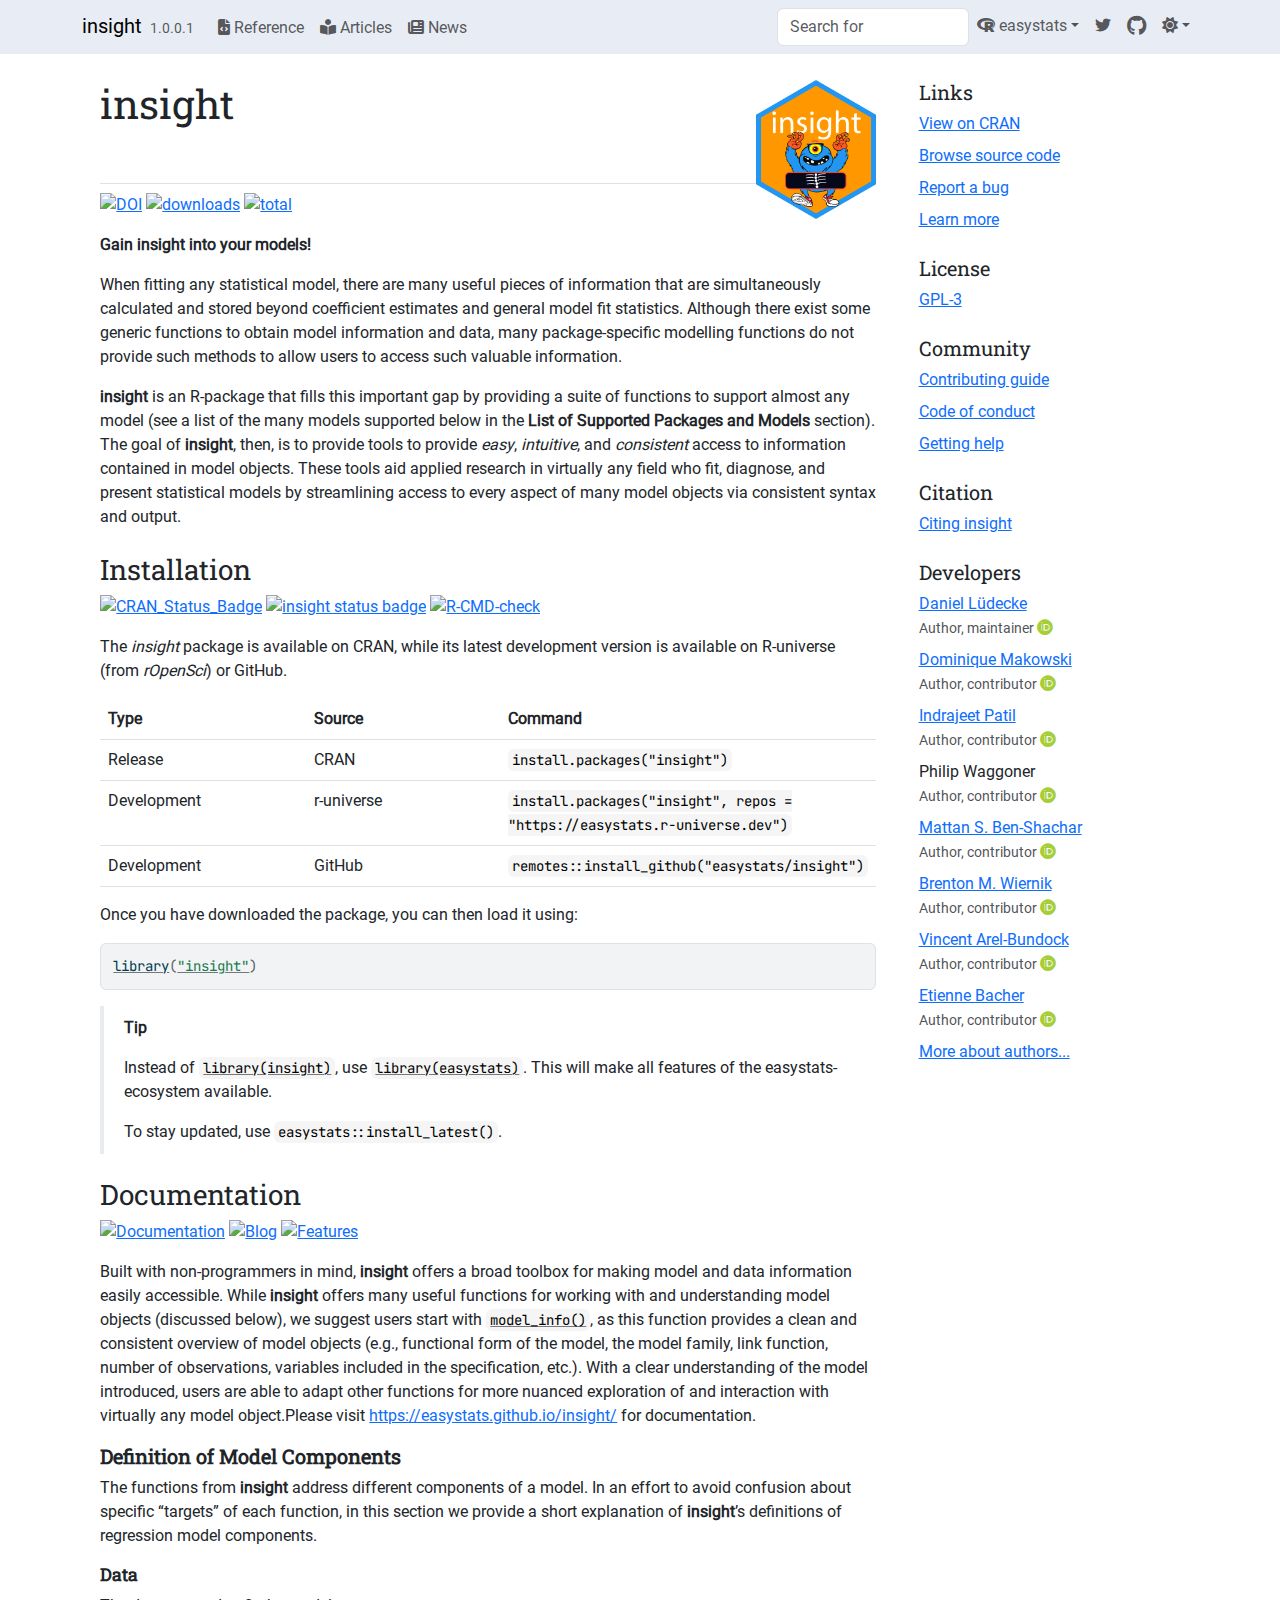
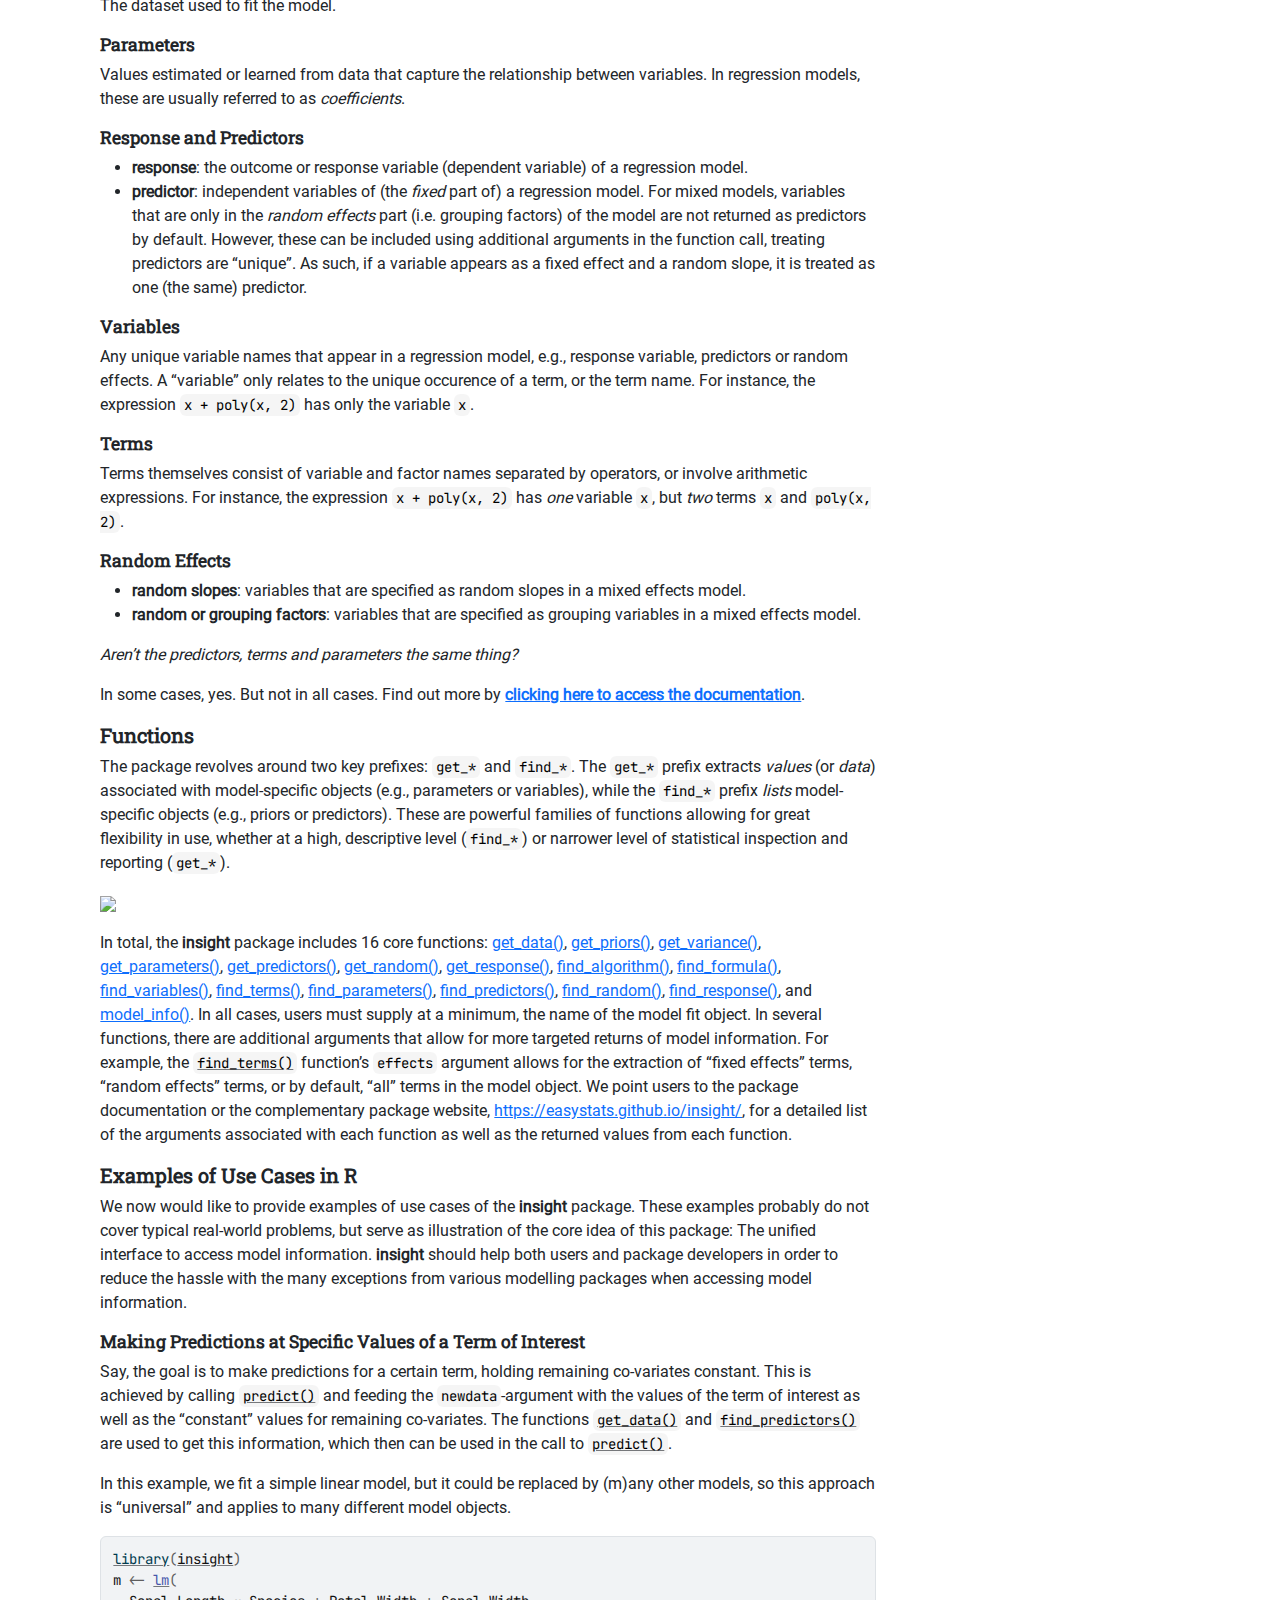
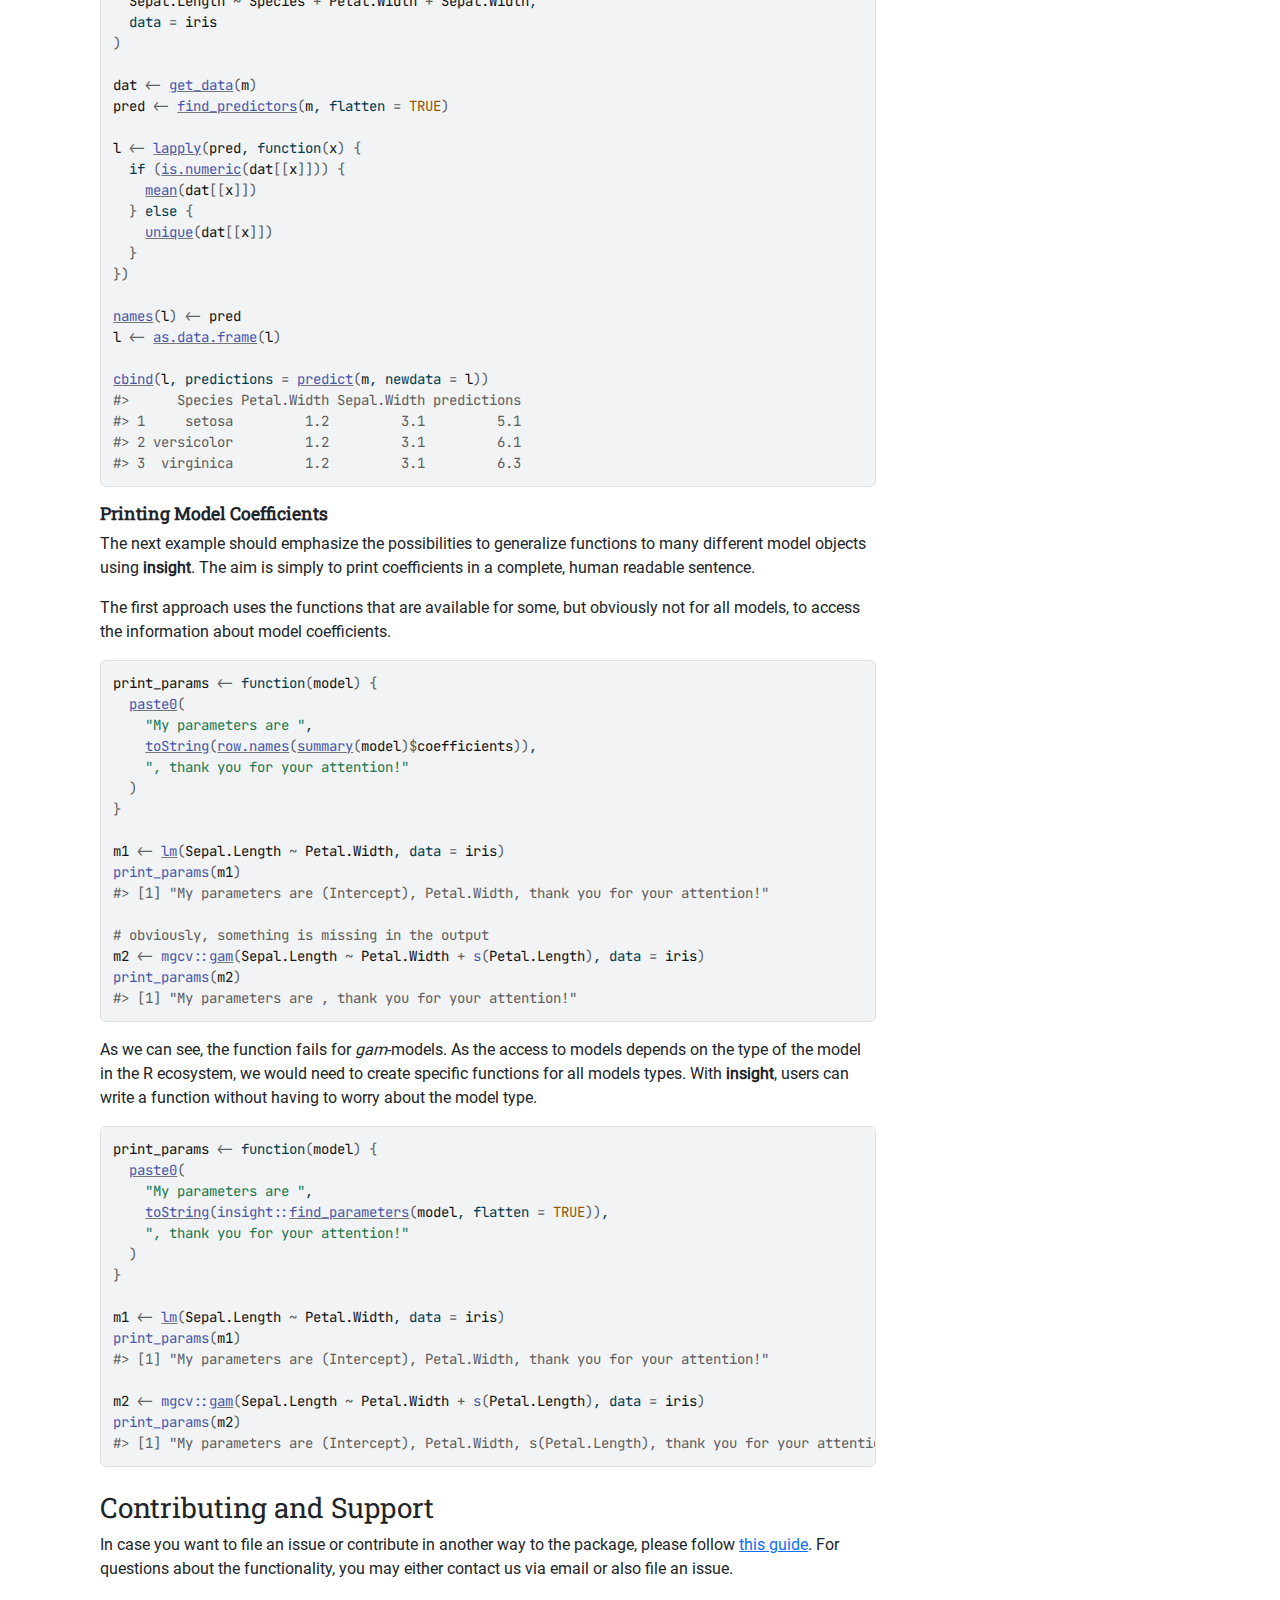
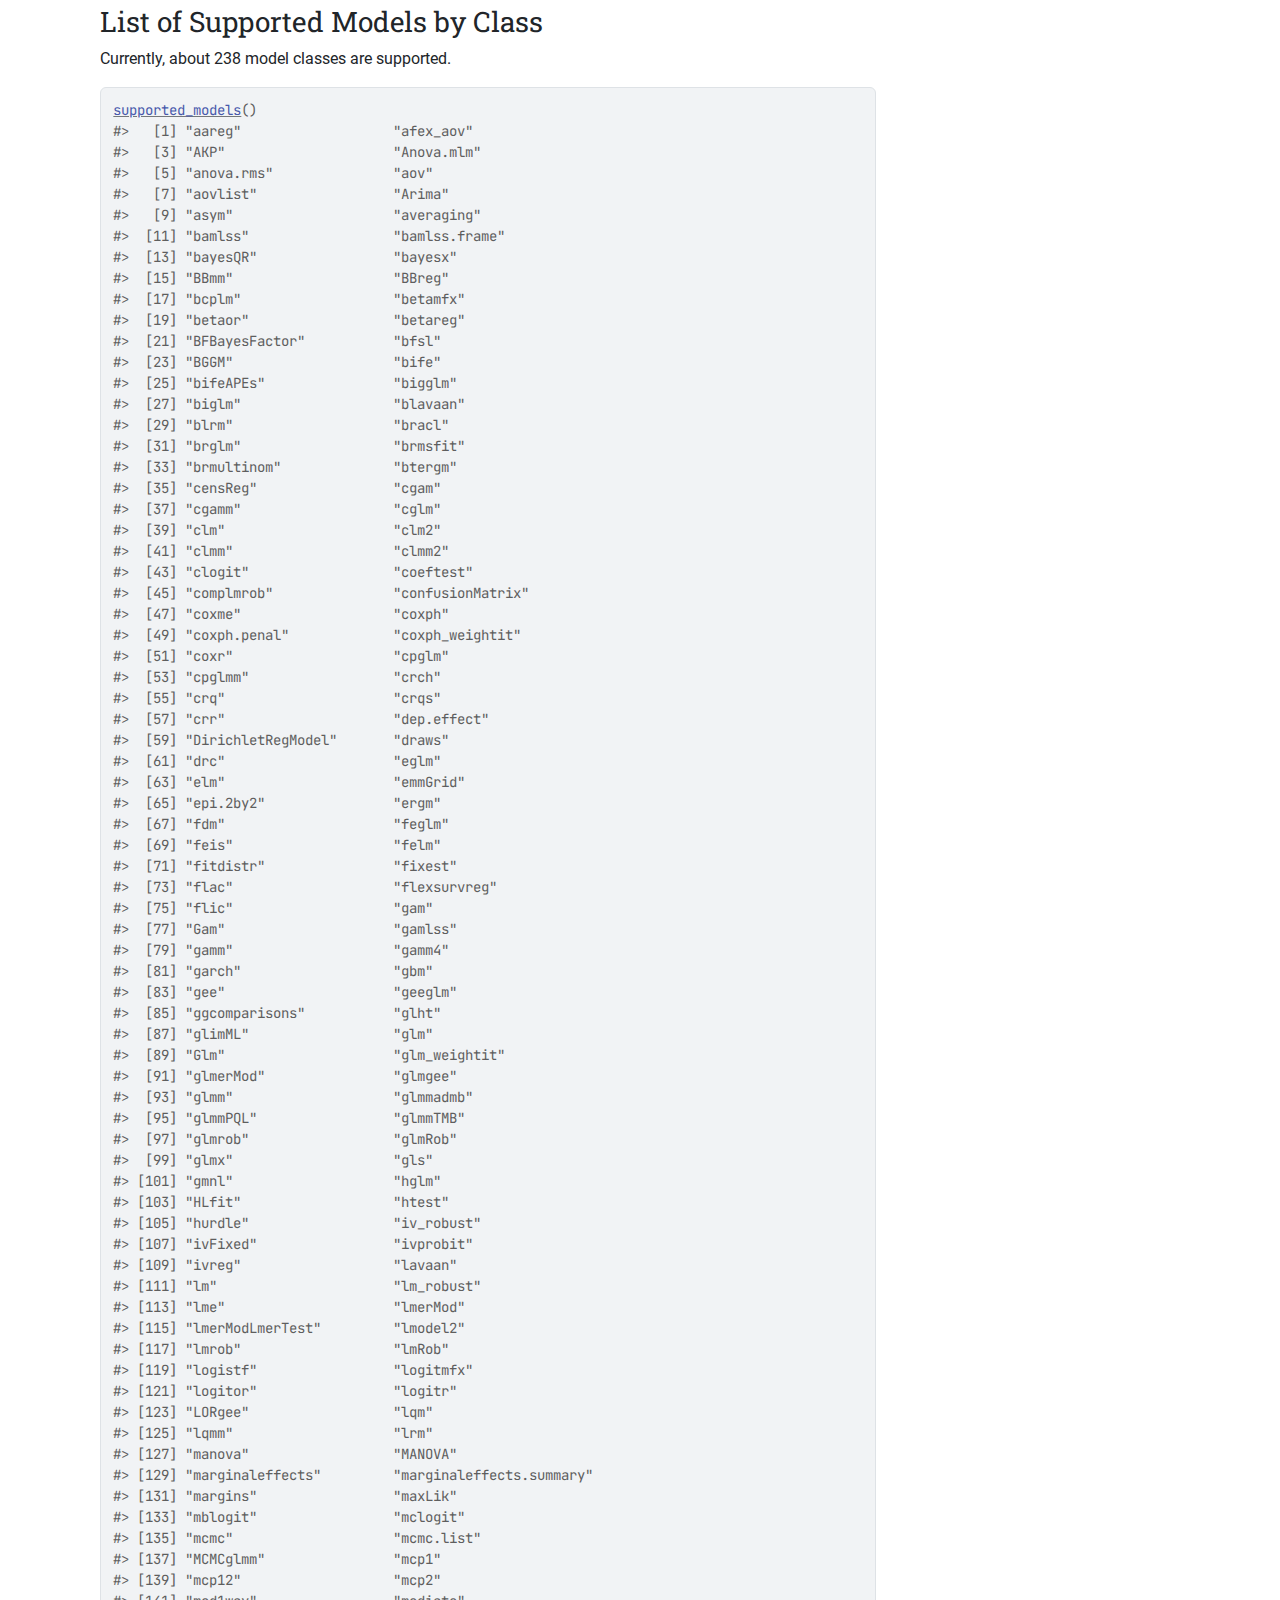
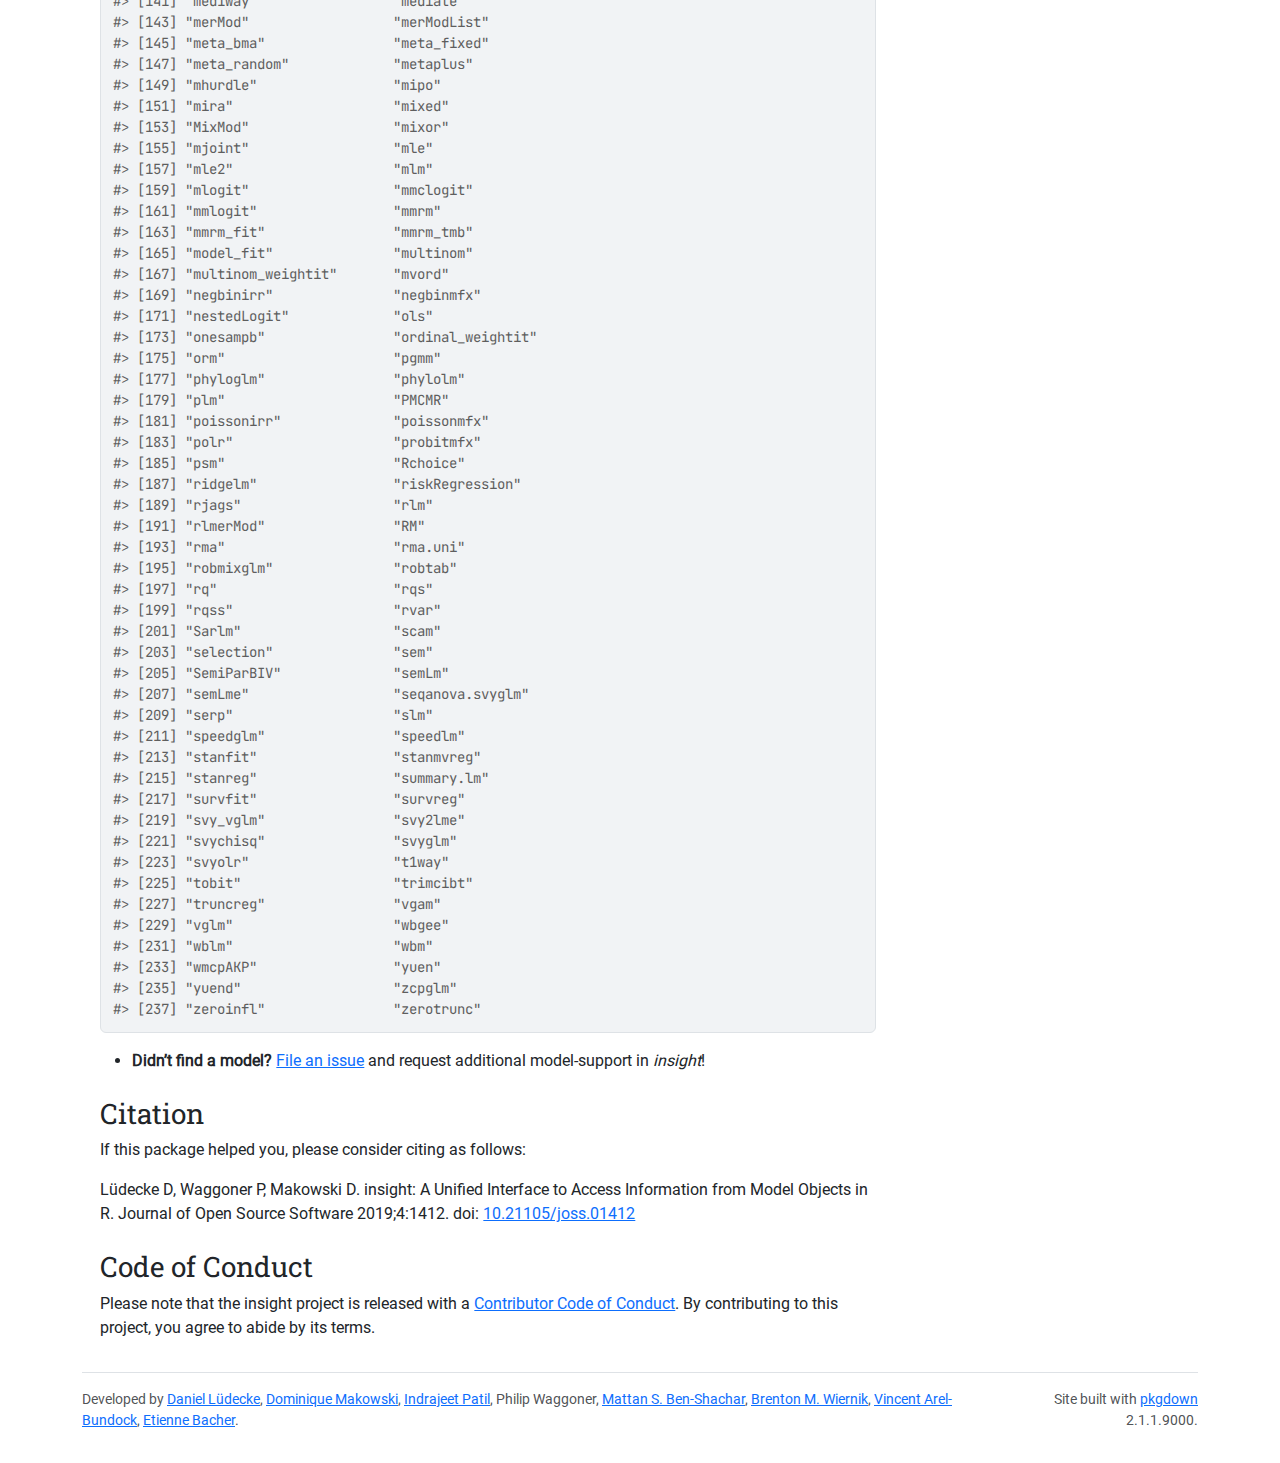
==== commit 3da523b3: "Deploying to gh-pages from @ iago-nonContributedForks/insight@39a456c4e403255b86e0847d0c52ea0fec166a" ====
--- a/index.html
+++ b/index.html
@@ -1,24 +1,23 @@
 <!DOCTYPE html>
-<!-- Generated by pkgdown: do not edit by hand --><html lang="en">
+<!-- Generated by pkgdown: do not edit by hand --><html lang="en-US">
 <head>
 <meta http-equiv="Content-Type" content="text/html; charset=UTF-8">
 <meta charset="utf-8">
 <meta http-equiv="X-UA-Compatible" content="IE=edge">
 <meta name="viewport" content="width=device-width, initial-scale=1, shrink-to-fit=no">
 <title>Easy Access to Model Information for Various Model Objects • insight</title>
-<!-- favicons --><link rel="icon" type="image/png" sizes="16x16" href="favicon-16x16.png">
-<link rel="icon" type="image/png" sizes="32x32" href="favicon-32x32.png">
-<link rel="apple-touch-icon" type="image/png" sizes="180x180" href="apple-touch-icon.png">
-<link rel="apple-touch-icon" type="image/png" sizes="120x120" href="apple-touch-icon-120x120.png">
-<link rel="apple-touch-icon" type="image/png" sizes="76x76" href="apple-touch-icon-76x76.png">
-<link rel="apple-touch-icon" type="image/png" sizes="60x60" href="apple-touch-icon-60x60.png">
+<!-- favicons --><link rel="icon" type="image/png" sizes="48x48" href="favicon-48x48.png">
+<link rel="icon" type="”image/svg+xml”" href="favicon.svg">
+<link rel="apple-touch-icon" sizes="180x180" href="apple-touch-icon.png">
+<link rel="icon" sizes="any" href="favicon.ico">
+<link rel="manifest" href="site.webmanifest">
 <script src="lightswitch.js"></script><script src="katex-auto.js"></script><script src="deps/jquery-3.6.0/jquery-3.6.0.min.js"></script><meta name="viewport" content="width=device-width, initial-scale=1, shrink-to-fit=no">
 <link href="deps/bootstrap-5.3.1/bootstrap.min.css" rel="stylesheet">
 <script src="deps/bootstrap-5.3.1/bootstrap.bundle.min.js"></script><link href="deps/Roboto-0.4.9/font.css" rel="stylesheet">
 <link href="deps/JetBrains_Mono-0.4.9/font.css" rel="stylesheet">
 <link href="deps/Roboto_Slab-0.4.9/font.css" rel="stylesheet">
-<link href="deps/font-awesome-6.4.2/css/all.min.css" rel="stylesheet">
-<link href="deps/font-awesome-6.4.2/css/v4-shims.min.css" rel="stylesheet">
+<link href="deps/font-awesome-6.5.2/css/all.min.css" rel="stylesheet">
+<link href="deps/font-awesome-6.5.2/css/v4-shims.min.css" rel="stylesheet">
 <script src="deps/headroom-0.11.0/headroom.min.js"></script><script src="deps/headroom-0.11.0/jQuery.headroom.min.js"></script><script src="deps/bootstrap-toc-1.0.1/bootstrap-toc.min.js"></script><script src="deps/clipboard.js-2.0.11/clipboard.min.js"></script><script src="deps/search-1.0.0/autocomplete.jquery.min.js"></script><script src="deps/search-1.0.0/fuse.min.js"></script><script src="deps/search-1.0.0/mark.min.js"></script><link href="deps/KaTex-0.16.10/katex.min.css" rel="stylesheet">
 <script src="deps/KaTex-0.16.10/katex.min.js"></script><!-- pkgdown --><script src="pkgdown.js"></script><meta property="og:title" content="Easy Access to Model Information for Various Model Objects">
 <meta name="description" content="A tool to provide an easy, intuitive and consistent access to information contained in various R models, like model formulas, model terms, information about random effects, data that was used to fit the model or data from response variables. insight mainly revolves around two types of functions: Functions that find (the names of) information, starting with find_, and functions that get the underlying data, starting with get_. The package has a consistent syntax and works with many different model objects, where otherwise functions to access these information are missing.">
@@ -36,7 +35,7 @@
 
     <a class="navbar-brand me-2" href="index.html">insight</a>
 
-    <small class="nav-text text-muted me-auto" data-bs-toggle="tooltip" data-bs-placement="bottom" title="">0.20.4.1</small>
+    <small class="nav-text text-muted me-auto" data-bs-toggle="tooltip" data-bs-placement="bottom" title="">1.0.0.1</small>
 
 
     <button class="navbar-toggler" type="button" data-bs-toggle="collapse" data-bs-target="#navbar" aria-controls="navbar" aria-expanded="false" aria-label="Toggle navigation">
@@ -283,127 +282,128 @@
 <div class="section level2">
 <h2 id="list-of-supported-models-by-class">List of Supported Models by Class<a class="anchor" aria-label="anchor" href="#list-of-supported-models-by-class"></a>
 </h2>
-<p>Currently, about 235 model classes are supported.</p>
+<p>Currently, about 238 model classes are supported.</p>
 <div class="sourceCode" id="cb5"><pre class="downlit sourceCode r">
 <code class="sourceCode R"><span><span class="fu"><a href="reference/is_model_supported.html">supported_models</a></span><span class="op">(</span><span class="op">)</span></span>
 <span><span class="co">#&gt;   [1] "aareg"                   "afex_aov"               </span></span>
 <span><span class="co">#&gt;   [3] "AKP"                     "Anova.mlm"              </span></span>
 <span><span class="co">#&gt;   [5] "anova.rms"               "aov"                    </span></span>
 <span><span class="co">#&gt;   [7] "aovlist"                 "Arima"                  </span></span>
-<span><span class="co">#&gt;   [9] "averaging"               "bamlss"                 </span></span>
-<span><span class="co">#&gt;  [11] "bamlss.frame"            "bayesQR"                </span></span>
-<span><span class="co">#&gt;  [13] "bayesx"                  "BBmm"                   </span></span>
-<span><span class="co">#&gt;  [15] "BBreg"                   "bcplm"                  </span></span>
-<span><span class="co">#&gt;  [17] "betamfx"                 "betaor"                 </span></span>
-<span><span class="co">#&gt;  [19] "betareg"                 "BFBayesFactor"          </span></span>
-<span><span class="co">#&gt;  [21] "bfsl"                    "BGGM"                   </span></span>
-<span><span class="co">#&gt;  [23] "bife"                    "bifeAPEs"               </span></span>
-<span><span class="co">#&gt;  [25] "bigglm"                  "biglm"                  </span></span>
-<span><span class="co">#&gt;  [27] "blavaan"                 "blrm"                   </span></span>
-<span><span class="co">#&gt;  [29] "bracl"                   "brglm"                  </span></span>
-<span><span class="co">#&gt;  [31] "brmsfit"                 "brmultinom"             </span></span>
-<span><span class="co">#&gt;  [33] "btergm"                  "censReg"                </span></span>
-<span><span class="co">#&gt;  [35] "cgam"                    "cgamm"                  </span></span>
-<span><span class="co">#&gt;  [37] "cglm"                    "clm"                    </span></span>
-<span><span class="co">#&gt;  [39] "clm2"                    "clmm"                   </span></span>
-<span><span class="co">#&gt;  [41] "clmm2"                   "clogit"                 </span></span>
-<span><span class="co">#&gt;  [43] "coeftest"                "complmrob"              </span></span>
-<span><span class="co">#&gt;  [45] "confusionMatrix"         "coxme"                  </span></span>
-<span><span class="co">#&gt;  [47] "coxph"                   "coxph.penal"            </span></span>
-<span><span class="co">#&gt;  [49] "coxph_weightit"          "coxr"                   </span></span>
-<span><span class="co">#&gt;  [51] "cpglm"                   "cpglmm"                 </span></span>
-<span><span class="co">#&gt;  [53] "crch"                    "crq"                    </span></span>
-<span><span class="co">#&gt;  [55] "crqs"                    "crr"                    </span></span>
-<span><span class="co">#&gt;  [57] "dep.effect"              "DirichletRegModel"      </span></span>
-<span><span class="co">#&gt;  [59] "draws"                   "drc"                    </span></span>
-<span><span class="co">#&gt;  [61] "eglm"                    "elm"                    </span></span>
-<span><span class="co">#&gt;  [63] "emmGrid"                 "epi.2by2"               </span></span>
-<span><span class="co">#&gt;  [65] "ergm"                    "feglm"                  </span></span>
-<span><span class="co">#&gt;  [67] "feis"                    "felm"                   </span></span>
-<span><span class="co">#&gt;  [69] "fitdistr"                "fixest"                 </span></span>
-<span><span class="co">#&gt;  [71] "flac"                    "flexsurvreg"            </span></span>
-<span><span class="co">#&gt;  [73] "flic"                    "gam"                    </span></span>
-<span><span class="co">#&gt;  [75] "Gam"                     "gamlss"                 </span></span>
-<span><span class="co">#&gt;  [77] "gamm"                    "gamm4"                  </span></span>
-<span><span class="co">#&gt;  [79] "garch"                   "gbm"                    </span></span>
-<span><span class="co">#&gt;  [81] "gee"                     "geeglm"                 </span></span>
-<span><span class="co">#&gt;  [83] "ggcomparisons"           "glht"                   </span></span>
-<span><span class="co">#&gt;  [85] "glimML"                  "glm"                    </span></span>
-<span><span class="co">#&gt;  [87] "Glm"                     "glm_weightit"           </span></span>
-<span><span class="co">#&gt;  [89] "glmerMod"                "glmgee"                 </span></span>
-<span><span class="co">#&gt;  [91] "glmm"                    "glmmadmb"               </span></span>
-<span><span class="co">#&gt;  [93] "glmmPQL"                 "glmmTMB"                </span></span>
-<span><span class="co">#&gt;  [95] "glmrob"                  "glmRob"                 </span></span>
-<span><span class="co">#&gt;  [97] "glmx"                    "gls"                    </span></span>
-<span><span class="co">#&gt;  [99] "gmnl"                    "hglm"                   </span></span>
-<span><span class="co">#&gt; [101] "HLfit"                   "htest"                  </span></span>
-<span><span class="co">#&gt; [103] "hurdle"                  "iv_robust"              </span></span>
-<span><span class="co">#&gt; [105] "ivFixed"                 "ivprobit"               </span></span>
-<span><span class="co">#&gt; [107] "ivreg"                   "lavaan"                 </span></span>
-<span><span class="co">#&gt; [109] "lm"                      "lm_robust"              </span></span>
-<span><span class="co">#&gt; [111] "lme"                     "lmerMod"                </span></span>
-<span><span class="co">#&gt; [113] "lmerModLmerTest"         "lmodel2"                </span></span>
-<span><span class="co">#&gt; [115] "lmrob"                   "lmRob"                  </span></span>
-<span><span class="co">#&gt; [117] "logistf"                 "logitmfx"               </span></span>
-<span><span class="co">#&gt; [119] "logitor"                 "logitr"                 </span></span>
-<span><span class="co">#&gt; [121] "LORgee"                  "lqm"                    </span></span>
-<span><span class="co">#&gt; [123] "lqmm"                    "lrm"                    </span></span>
-<span><span class="co">#&gt; [125] "manova"                  "MANOVA"                 </span></span>
-<span><span class="co">#&gt; [127] "marginaleffects"         "marginaleffects.summary"</span></span>
-<span><span class="co">#&gt; [129] "margins"                 "maxLik"                 </span></span>
-<span><span class="co">#&gt; [131] "mblogit"                 "mclogit"                </span></span>
-<span><span class="co">#&gt; [133] "mcmc"                    "mcmc.list"              </span></span>
-<span><span class="co">#&gt; [135] "MCMCglmm"                "mcp1"                   </span></span>
-<span><span class="co">#&gt; [137] "mcp12"                   "mcp2"                   </span></span>
-<span><span class="co">#&gt; [139] "med1way"                 "mediate"                </span></span>
-<span><span class="co">#&gt; [141] "merMod"                  "merModList"             </span></span>
-<span><span class="co">#&gt; [143] "meta_bma"                "meta_fixed"             </span></span>
-<span><span class="co">#&gt; [145] "meta_random"             "metaplus"               </span></span>
-<span><span class="co">#&gt; [147] "mhurdle"                 "mipo"                   </span></span>
-<span><span class="co">#&gt; [149] "mira"                    "mixed"                  </span></span>
-<span><span class="co">#&gt; [151] "MixMod"                  "mixor"                  </span></span>
-<span><span class="co">#&gt; [153] "mjoint"                  "mle"                    </span></span>
-<span><span class="co">#&gt; [155] "mle2"                    "mlm"                    </span></span>
-<span><span class="co">#&gt; [157] "mlogit"                  "mmclogit"               </span></span>
-<span><span class="co">#&gt; [159] "mmlogit"                 "mmrm"                   </span></span>
-<span><span class="co">#&gt; [161] "mmrm_fit"                "mmrm_tmb"               </span></span>
-<span><span class="co">#&gt; [163] "model_fit"               "multinom"               </span></span>
-<span><span class="co">#&gt; [165] "multinom_weightit"       "mvord"                  </span></span>
-<span><span class="co">#&gt; [167] "negbinirr"               "negbinmfx"              </span></span>
-<span><span class="co">#&gt; [169] "nestedLogit"             "ols"                    </span></span>
-<span><span class="co">#&gt; [171] "onesampb"                "ordinal_weightit"       </span></span>
-<span><span class="co">#&gt; [173] "orm"                     "pgmm"                   </span></span>
-<span><span class="co">#&gt; [175] "phyloglm"                "phylolm"                </span></span>
-<span><span class="co">#&gt; [177] "plm"                     "PMCMR"                  </span></span>
-<span><span class="co">#&gt; [179] "poissonirr"              "poissonmfx"             </span></span>
-<span><span class="co">#&gt; [181] "polr"                    "probitmfx"              </span></span>
-<span><span class="co">#&gt; [183] "psm"                     "Rchoice"                </span></span>
-<span><span class="co">#&gt; [185] "ridgelm"                 "riskRegression"         </span></span>
-<span><span class="co">#&gt; [187] "rjags"                   "rlm"                    </span></span>
-<span><span class="co">#&gt; [189] "rlmerMod"                "RM"                     </span></span>
-<span><span class="co">#&gt; [191] "rma"                     "rma.uni"                </span></span>
-<span><span class="co">#&gt; [193] "robmixglm"               "robtab"                 </span></span>
-<span><span class="co">#&gt; [195] "rq"                      "rqs"                    </span></span>
-<span><span class="co">#&gt; [197] "rqss"                    "rvar"                   </span></span>
-<span><span class="co">#&gt; [199] "Sarlm"                   "scam"                   </span></span>
-<span><span class="co">#&gt; [201] "selection"               "sem"                    </span></span>
-<span><span class="co">#&gt; [203] "SemiParBIV"              "semLm"                  </span></span>
-<span><span class="co">#&gt; [205] "semLme"                  "serp"                   </span></span>
-<span><span class="co">#&gt; [207] "slm"                     "speedglm"               </span></span>
-<span><span class="co">#&gt; [209] "speedlm"                 "stanfit"                </span></span>
-<span><span class="co">#&gt; [211] "stanmvreg"               "stanreg"                </span></span>
-<span><span class="co">#&gt; [213] "summary.lm"              "survfit"                </span></span>
-<span><span class="co">#&gt; [215] "survreg"                 "svy_vglm"               </span></span>
-<span><span class="co">#&gt; [217] "svy2lme"                 "svychisq"               </span></span>
-<span><span class="co">#&gt; [219] "svyglm"                  "svyolr"                 </span></span>
-<span><span class="co">#&gt; [221] "t1way"                   "tobit"                  </span></span>
-<span><span class="co">#&gt; [223] "trimcibt"                "truncreg"               </span></span>
-<span><span class="co">#&gt; [225] "vgam"                    "vglm"                   </span></span>
-<span><span class="co">#&gt; [227] "wbgee"                   "wblm"                   </span></span>
-<span><span class="co">#&gt; [229] "wbm"                     "wmcpAKP"                </span></span>
-<span><span class="co">#&gt; [231] "yuen"                    "yuend"                  </span></span>
-<span><span class="co">#&gt; [233] "zcpglm"                  "zeroinfl"               </span></span>
-<span><span class="co">#&gt; [235] "zerotrunc"</span></span></code></pre></div>
+<span><span class="co">#&gt;   [9] "asym"                    "averaging"              </span></span>
+<span><span class="co">#&gt;  [11] "bamlss"                  "bamlss.frame"           </span></span>
+<span><span class="co">#&gt;  [13] "bayesQR"                 "bayesx"                 </span></span>
+<span><span class="co">#&gt;  [15] "BBmm"                    "BBreg"                  </span></span>
+<span><span class="co">#&gt;  [17] "bcplm"                   "betamfx"                </span></span>
+<span><span class="co">#&gt;  [19] "betaor"                  "betareg"                </span></span>
+<span><span class="co">#&gt;  [21] "BFBayesFactor"           "bfsl"                   </span></span>
+<span><span class="co">#&gt;  [23] "BGGM"                    "bife"                   </span></span>
+<span><span class="co">#&gt;  [25] "bifeAPEs"                "bigglm"                 </span></span>
+<span><span class="co">#&gt;  [27] "biglm"                   "blavaan"                </span></span>
+<span><span class="co">#&gt;  [29] "blrm"                    "bracl"                  </span></span>
+<span><span class="co">#&gt;  [31] "brglm"                   "brmsfit"                </span></span>
+<span><span class="co">#&gt;  [33] "brmultinom"              "btergm"                 </span></span>
+<span><span class="co">#&gt;  [35] "censReg"                 "cgam"                   </span></span>
+<span><span class="co">#&gt;  [37] "cgamm"                   "cglm"                   </span></span>
+<span><span class="co">#&gt;  [39] "clm"                     "clm2"                   </span></span>
+<span><span class="co">#&gt;  [41] "clmm"                    "clmm2"                  </span></span>
+<span><span class="co">#&gt;  [43] "clogit"                  "coeftest"               </span></span>
+<span><span class="co">#&gt;  [45] "complmrob"               "confusionMatrix"        </span></span>
+<span><span class="co">#&gt;  [47] "coxme"                   "coxph"                  </span></span>
+<span><span class="co">#&gt;  [49] "coxph.penal"             "coxph_weightit"         </span></span>
+<span><span class="co">#&gt;  [51] "coxr"                    "cpglm"                  </span></span>
+<span><span class="co">#&gt;  [53] "cpglmm"                  "crch"                   </span></span>
+<span><span class="co">#&gt;  [55] "crq"                     "crqs"                   </span></span>
+<span><span class="co">#&gt;  [57] "crr"                     "dep.effect"             </span></span>
+<span><span class="co">#&gt;  [59] "DirichletRegModel"       "draws"                  </span></span>
+<span><span class="co">#&gt;  [61] "drc"                     "eglm"                   </span></span>
+<span><span class="co">#&gt;  [63] "elm"                     "emmGrid"                </span></span>
+<span><span class="co">#&gt;  [65] "epi.2by2"                "ergm"                   </span></span>
+<span><span class="co">#&gt;  [67] "fdm"                     "feglm"                  </span></span>
+<span><span class="co">#&gt;  [69] "feis"                    "felm"                   </span></span>
+<span><span class="co">#&gt;  [71] "fitdistr"                "fixest"                 </span></span>
+<span><span class="co">#&gt;  [73] "flac"                    "flexsurvreg"            </span></span>
+<span><span class="co">#&gt;  [75] "flic"                    "gam"                    </span></span>
+<span><span class="co">#&gt;  [77] "Gam"                     "gamlss"                 </span></span>
+<span><span class="co">#&gt;  [79] "gamm"                    "gamm4"                  </span></span>
+<span><span class="co">#&gt;  [81] "garch"                   "gbm"                    </span></span>
+<span><span class="co">#&gt;  [83] "gee"                     "geeglm"                 </span></span>
+<span><span class="co">#&gt;  [85] "ggcomparisons"           "glht"                   </span></span>
+<span><span class="co">#&gt;  [87] "glimML"                  "glm"                    </span></span>
+<span><span class="co">#&gt;  [89] "Glm"                     "glm_weightit"           </span></span>
+<span><span class="co">#&gt;  [91] "glmerMod"                "glmgee"                 </span></span>
+<span><span class="co">#&gt;  [93] "glmm"                    "glmmadmb"               </span></span>
+<span><span class="co">#&gt;  [95] "glmmPQL"                 "glmmTMB"                </span></span>
+<span><span class="co">#&gt;  [97] "glmrob"                  "glmRob"                 </span></span>
+<span><span class="co">#&gt;  [99] "glmx"                    "gls"                    </span></span>
+<span><span class="co">#&gt; [101] "gmnl"                    "hglm"                   </span></span>
+<span><span class="co">#&gt; [103] "HLfit"                   "htest"                  </span></span>
+<span><span class="co">#&gt; [105] "hurdle"                  "iv_robust"              </span></span>
+<span><span class="co">#&gt; [107] "ivFixed"                 "ivprobit"               </span></span>
+<span><span class="co">#&gt; [109] "ivreg"                   "lavaan"                 </span></span>
+<span><span class="co">#&gt; [111] "lm"                      "lm_robust"              </span></span>
+<span><span class="co">#&gt; [113] "lme"                     "lmerMod"                </span></span>
+<span><span class="co">#&gt; [115] "lmerModLmerTest"         "lmodel2"                </span></span>
+<span><span class="co">#&gt; [117] "lmrob"                   "lmRob"                  </span></span>
+<span><span class="co">#&gt; [119] "logistf"                 "logitmfx"               </span></span>
+<span><span class="co">#&gt; [121] "logitor"                 "logitr"                 </span></span>
+<span><span class="co">#&gt; [123] "LORgee"                  "lqm"                    </span></span>
+<span><span class="co">#&gt; [125] "lqmm"                    "lrm"                    </span></span>
+<span><span class="co">#&gt; [127] "manova"                  "MANOVA"                 </span></span>
+<span><span class="co">#&gt; [129] "marginaleffects"         "marginaleffects.summary"</span></span>
+<span><span class="co">#&gt; [131] "margins"                 "maxLik"                 </span></span>
+<span><span class="co">#&gt; [133] "mblogit"                 "mclogit"                </span></span>
+<span><span class="co">#&gt; [135] "mcmc"                    "mcmc.list"              </span></span>
+<span><span class="co">#&gt; [137] "MCMCglmm"                "mcp1"                   </span></span>
+<span><span class="co">#&gt; [139] "mcp12"                   "mcp2"                   </span></span>
+<span><span class="co">#&gt; [141] "med1way"                 "mediate"                </span></span>
+<span><span class="co">#&gt; [143] "merMod"                  "merModList"             </span></span>
+<span><span class="co">#&gt; [145] "meta_bma"                "meta_fixed"             </span></span>
+<span><span class="co">#&gt; [147] "meta_random"             "metaplus"               </span></span>
+<span><span class="co">#&gt; [149] "mhurdle"                 "mipo"                   </span></span>
+<span><span class="co">#&gt; [151] "mira"                    "mixed"                  </span></span>
+<span><span class="co">#&gt; [153] "MixMod"                  "mixor"                  </span></span>
+<span><span class="co">#&gt; [155] "mjoint"                  "mle"                    </span></span>
+<span><span class="co">#&gt; [157] "mle2"                    "mlm"                    </span></span>
+<span><span class="co">#&gt; [159] "mlogit"                  "mmclogit"               </span></span>
+<span><span class="co">#&gt; [161] "mmlogit"                 "mmrm"                   </span></span>
+<span><span class="co">#&gt; [163] "mmrm_fit"                "mmrm_tmb"               </span></span>
+<span><span class="co">#&gt; [165] "model_fit"               "multinom"               </span></span>
+<span><span class="co">#&gt; [167] "multinom_weightit"       "mvord"                  </span></span>
+<span><span class="co">#&gt; [169] "negbinirr"               "negbinmfx"              </span></span>
+<span><span class="co">#&gt; [171] "nestedLogit"             "ols"                    </span></span>
+<span><span class="co">#&gt; [173] "onesampb"                "ordinal_weightit"       </span></span>
+<span><span class="co">#&gt; [175] "orm"                     "pgmm"                   </span></span>
+<span><span class="co">#&gt; [177] "phyloglm"                "phylolm"                </span></span>
+<span><span class="co">#&gt; [179] "plm"                     "PMCMR"                  </span></span>
+<span><span class="co">#&gt; [181] "poissonirr"              "poissonmfx"             </span></span>
+<span><span class="co">#&gt; [183] "polr"                    "probitmfx"              </span></span>
+<span><span class="co">#&gt; [185] "psm"                     "Rchoice"                </span></span>
+<span><span class="co">#&gt; [187] "ridgelm"                 "riskRegression"         </span></span>
+<span><span class="co">#&gt; [189] "rjags"                   "rlm"                    </span></span>
+<span><span class="co">#&gt; [191] "rlmerMod"                "RM"                     </span></span>
+<span><span class="co">#&gt; [193] "rma"                     "rma.uni"                </span></span>
+<span><span class="co">#&gt; [195] "robmixglm"               "robtab"                 </span></span>
+<span><span class="co">#&gt; [197] "rq"                      "rqs"                    </span></span>
+<span><span class="co">#&gt; [199] "rqss"                    "rvar"                   </span></span>
+<span><span class="co">#&gt; [201] "Sarlm"                   "scam"                   </span></span>
+<span><span class="co">#&gt; [203] "selection"               "sem"                    </span></span>
+<span><span class="co">#&gt; [205] "SemiParBIV"              "semLm"                  </span></span>
+<span><span class="co">#&gt; [207] "semLme"                  "seqanova.svyglm"        </span></span>
+<span><span class="co">#&gt; [209] "serp"                    "slm"                    </span></span>
+<span><span class="co">#&gt; [211] "speedglm"                "speedlm"                </span></span>
+<span><span class="co">#&gt; [213] "stanfit"                 "stanmvreg"              </span></span>
+<span><span class="co">#&gt; [215] "stanreg"                 "summary.lm"             </span></span>
+<span><span class="co">#&gt; [217] "survfit"                 "survreg"                </span></span>
+<span><span class="co">#&gt; [219] "svy_vglm"                "svy2lme"                </span></span>
+<span><span class="co">#&gt; [221] "svychisq"                "svyglm"                 </span></span>
+<span><span class="co">#&gt; [223] "svyolr"                  "t1way"                  </span></span>
+<span><span class="co">#&gt; [225] "tobit"                   "trimcibt"               </span></span>
+<span><span class="co">#&gt; [227] "truncreg"                "vgam"                   </span></span>
+<span><span class="co">#&gt; [229] "vglm"                    "wbgee"                  </span></span>
+<span><span class="co">#&gt; [231] "wblm"                    "wbm"                    </span></span>
+<span><span class="co">#&gt; [233] "wmcpAKP"                 "yuen"                   </span></span>
+<span><span class="co">#&gt; [235] "yuend"                   "zcpglm"                 </span></span>
+<span><span class="co">#&gt; [237] "zeroinfl"                "zerotrunc"</span></span></code></pre></div>
 <ul>
 <li>
 <strong>Didn’t find a model?</strong> <a href="https://github.com/easystats/insight/issues" class="external-link">File an issue</a> and request additional model-support in <em>insight</em>!</li>
@@ -487,7 +487,7 @@
 </div>
 
 <div class="pkgdown-footer-right">
-  <p>Site built with <a href="https://pkgdown.r-lib.org/" class="external-link">pkgdown</a> 2.1.0.9000.</p>
+  <p>Site built with <a href="https://pkgdown.r-lib.org/" class="external-link">pkgdown</a> 2.1.1.9000.</p>
 </div>
 
     </footer>
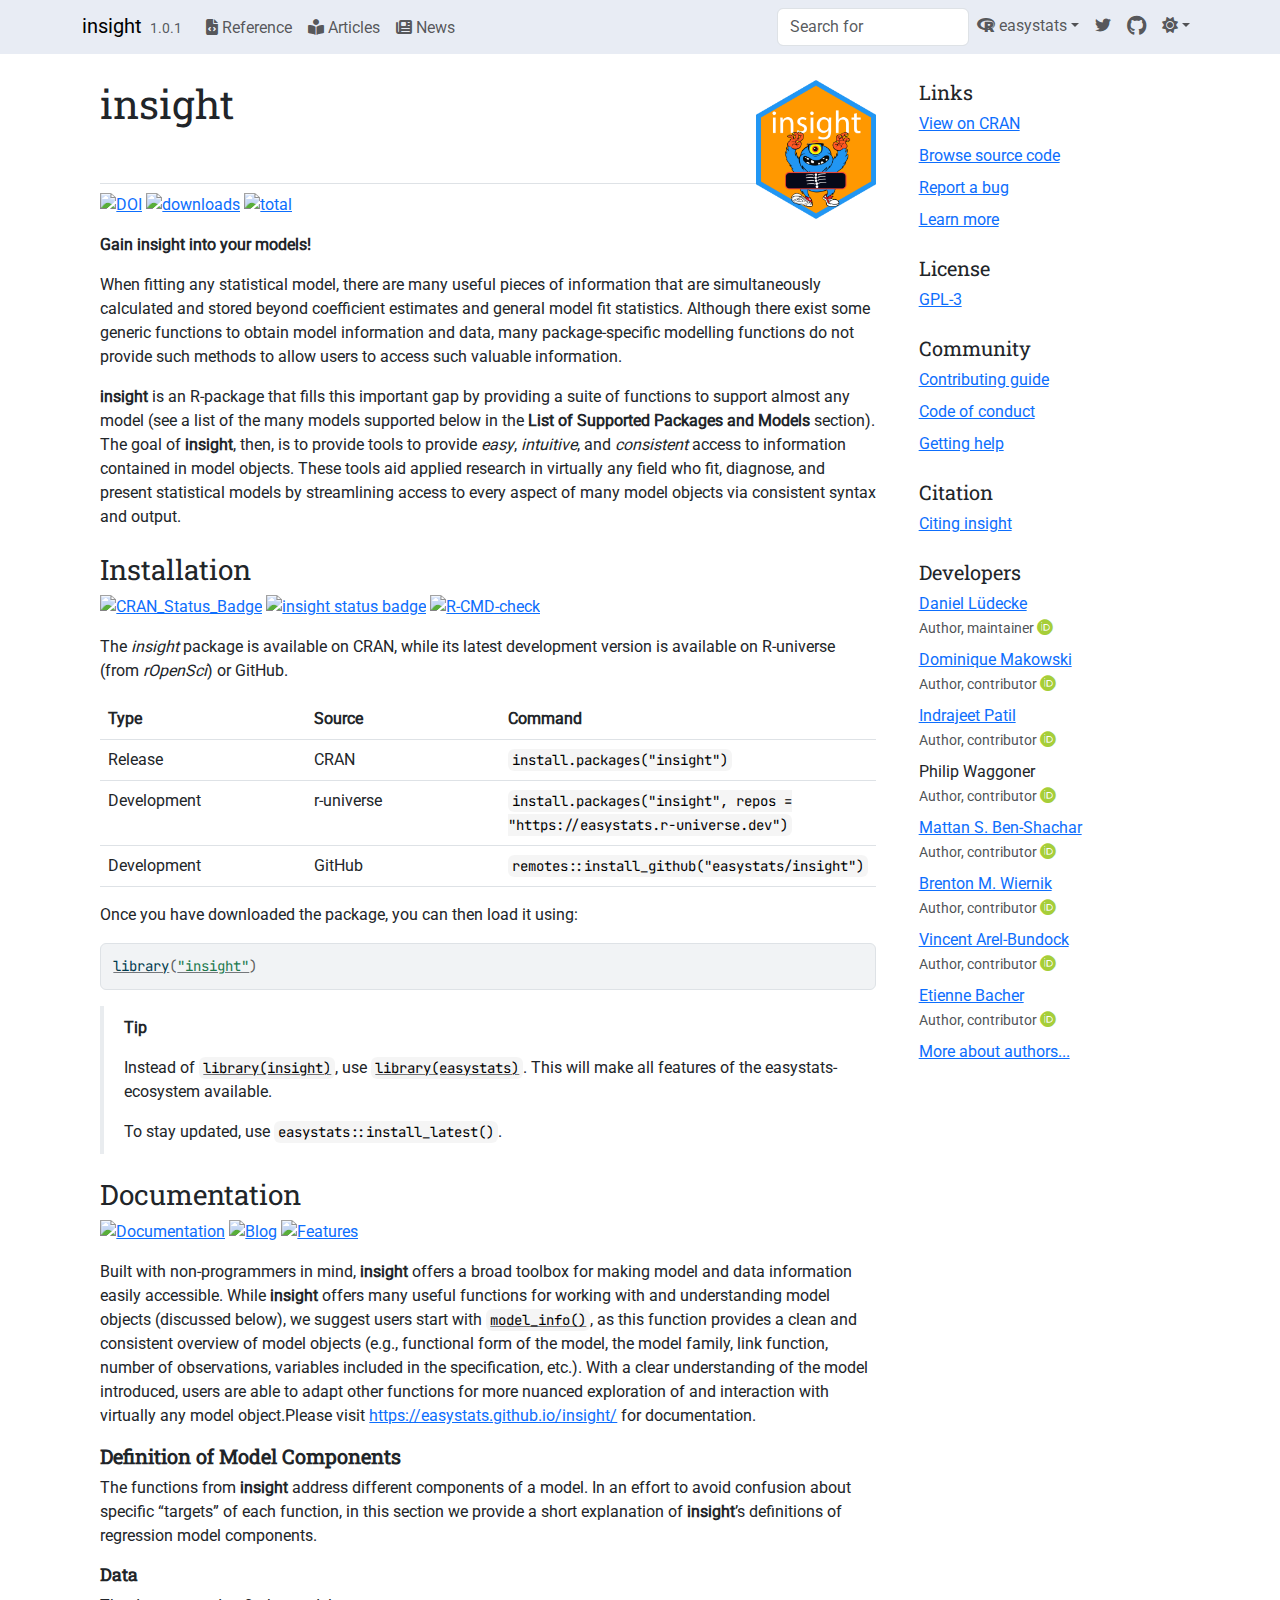
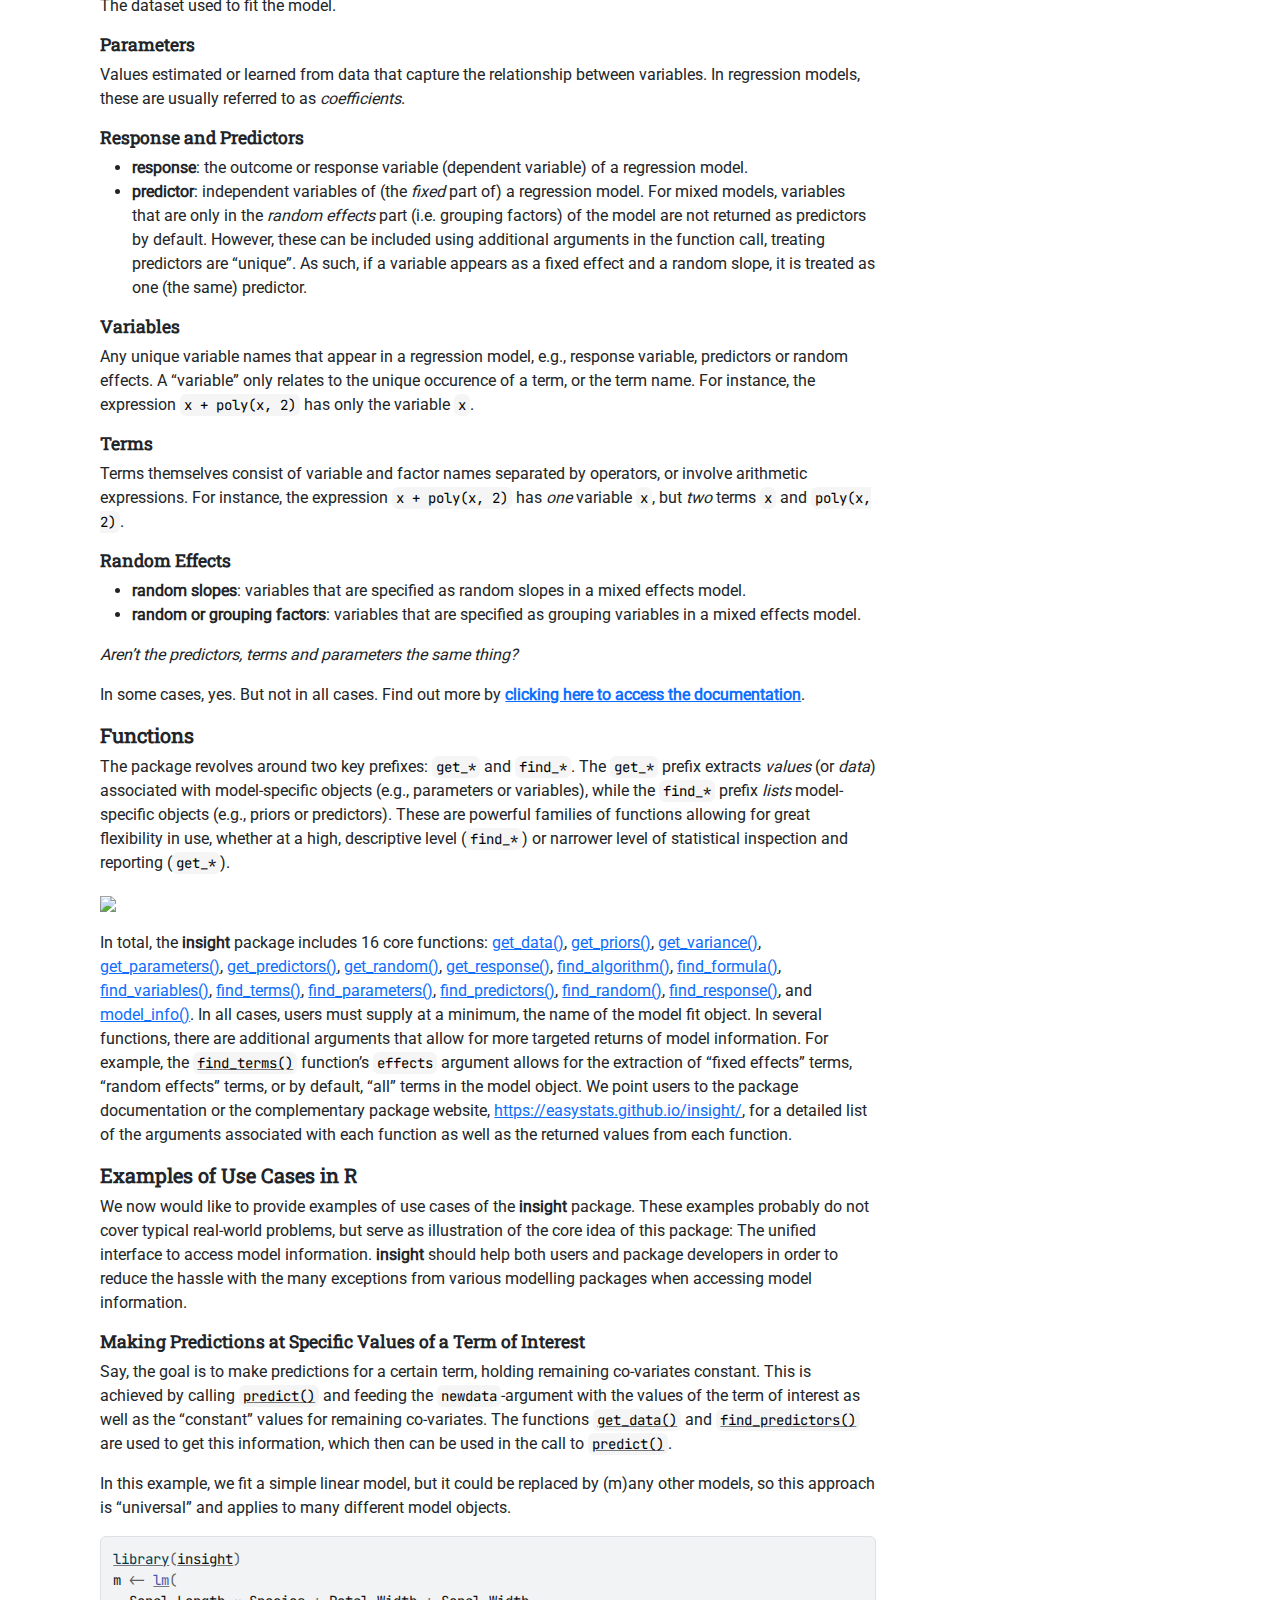
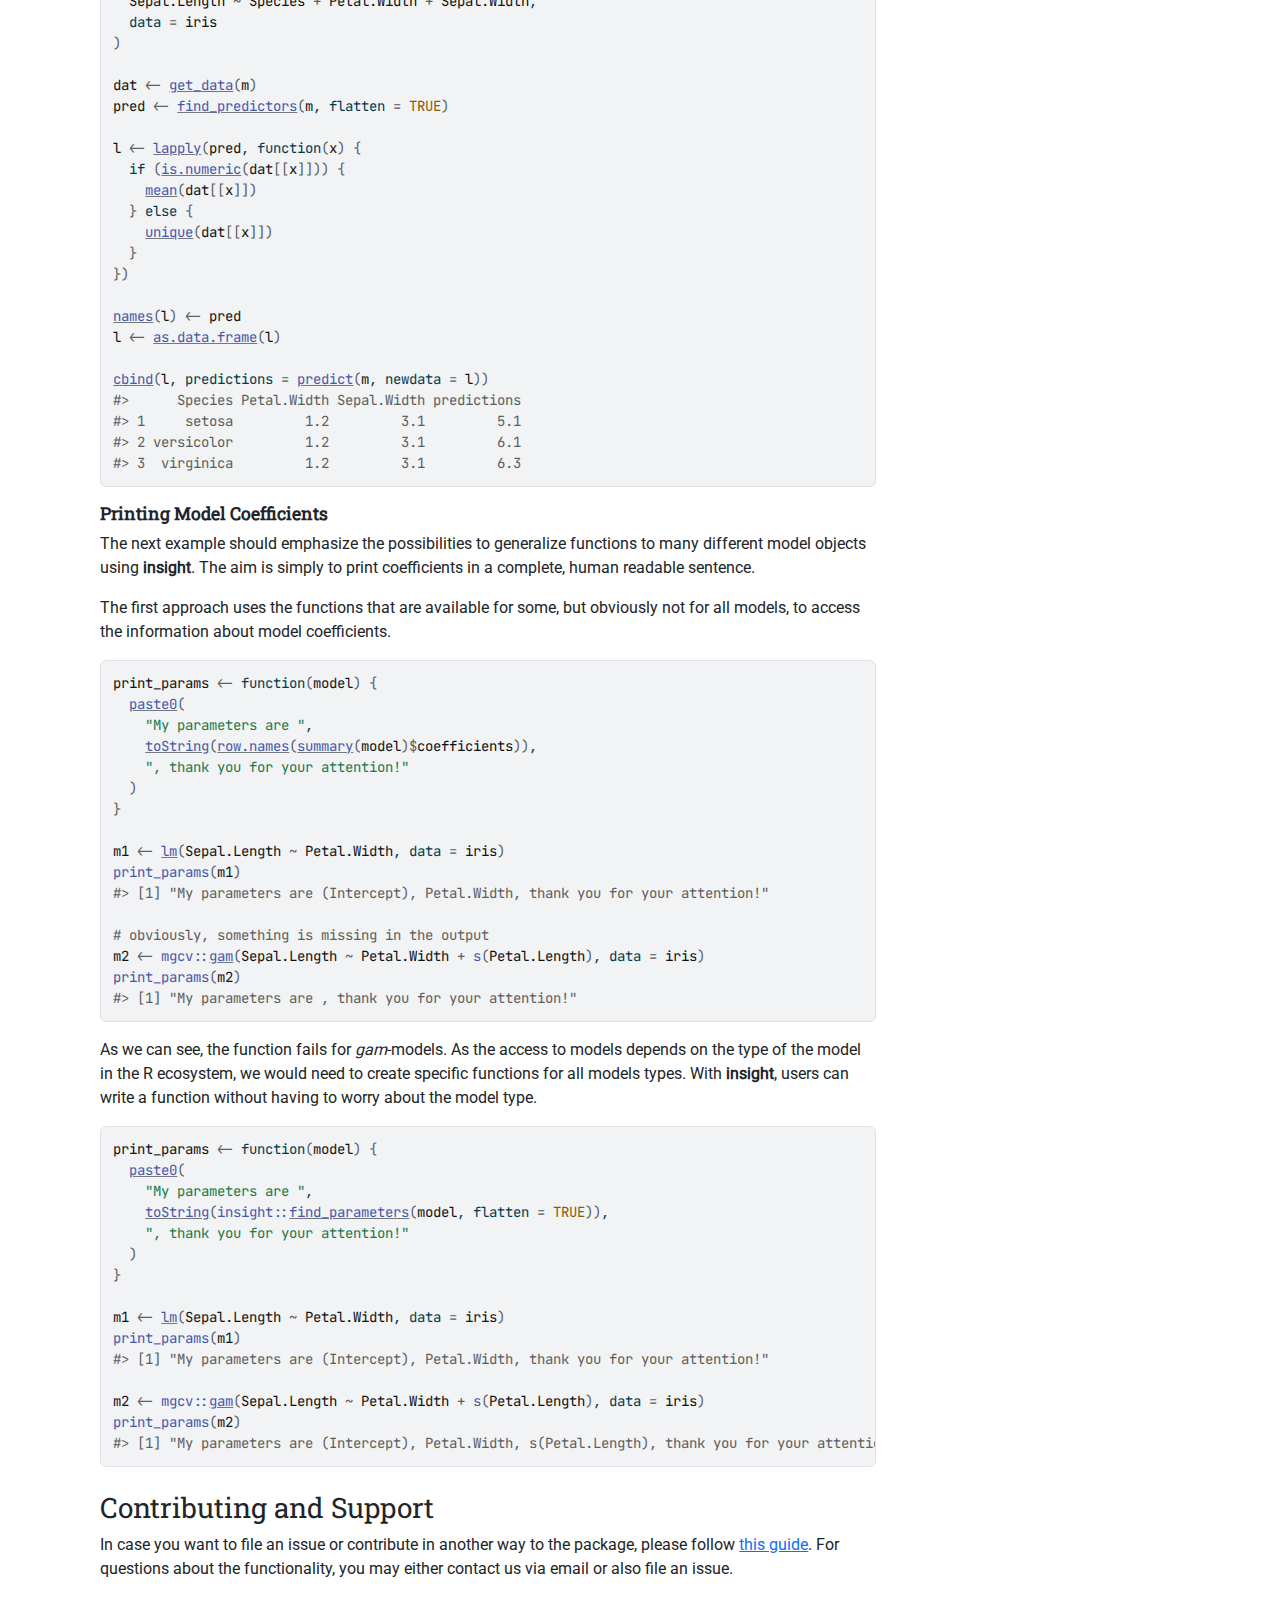
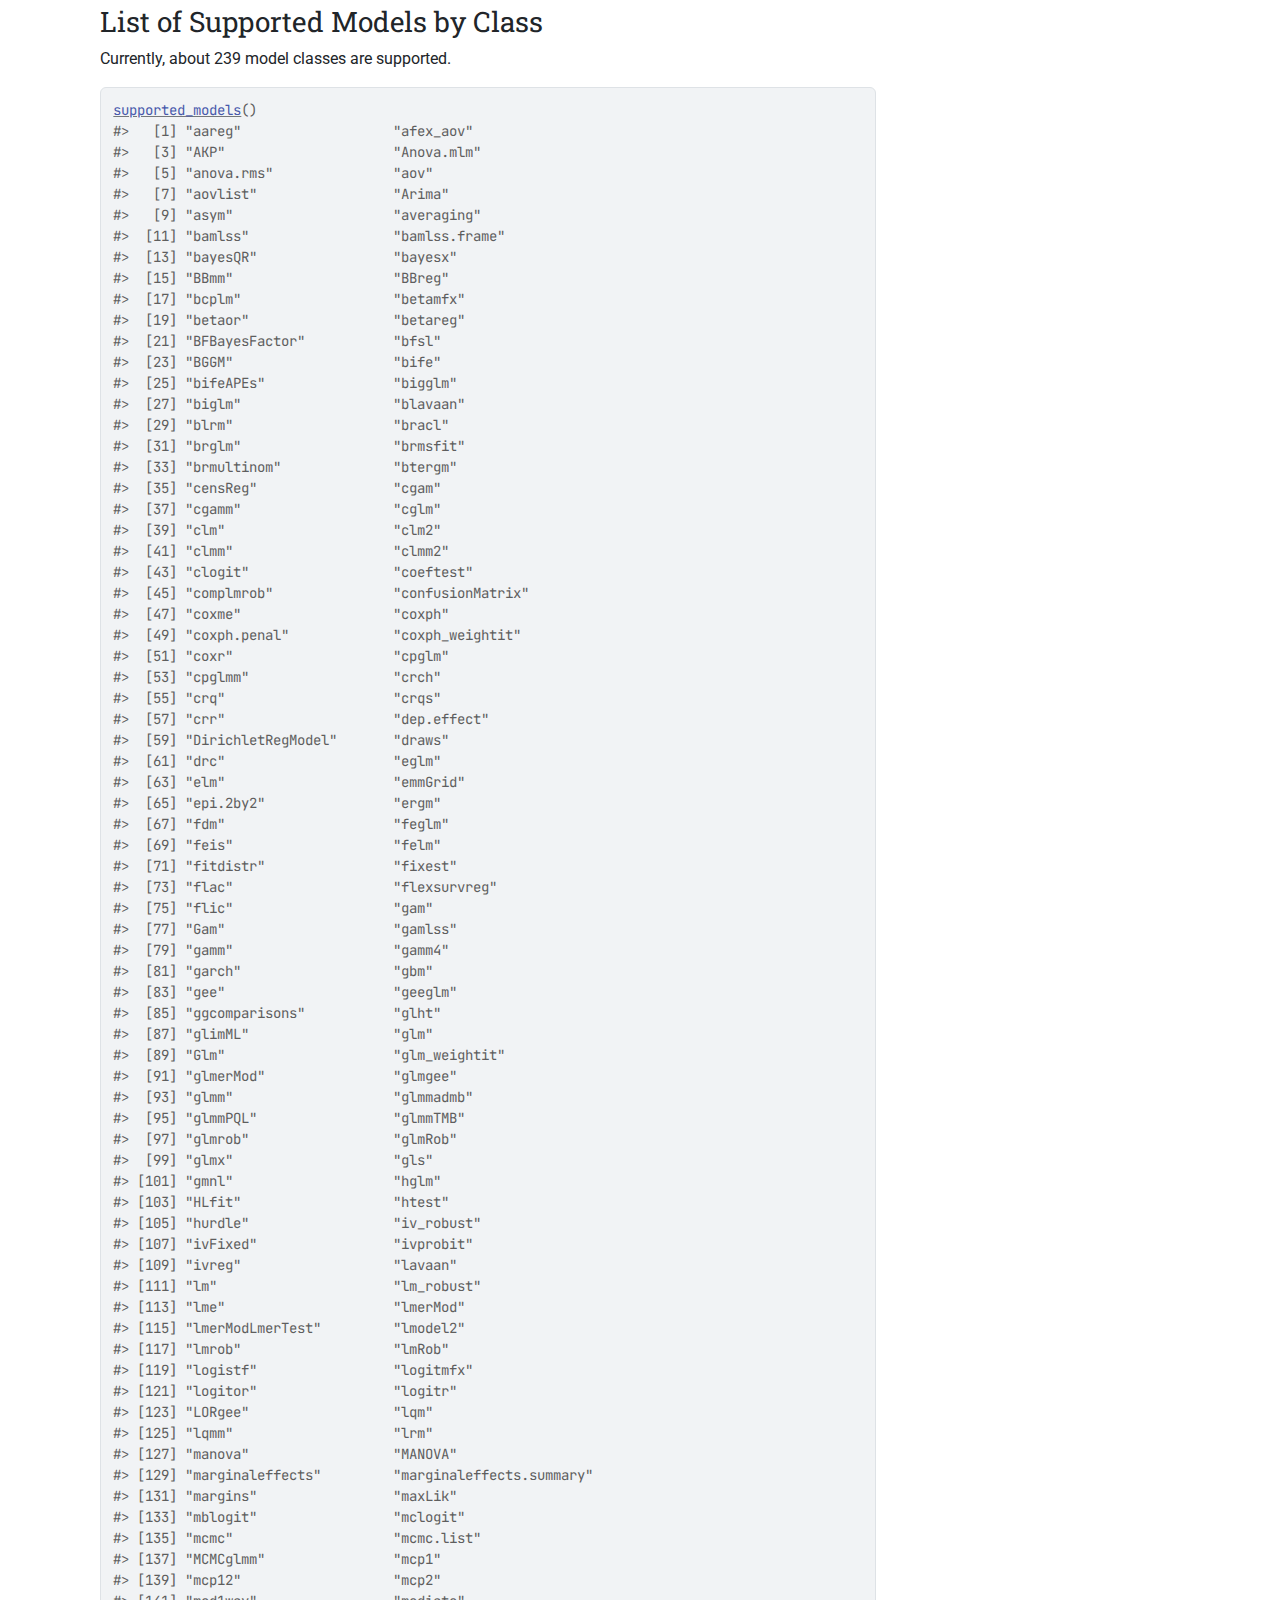
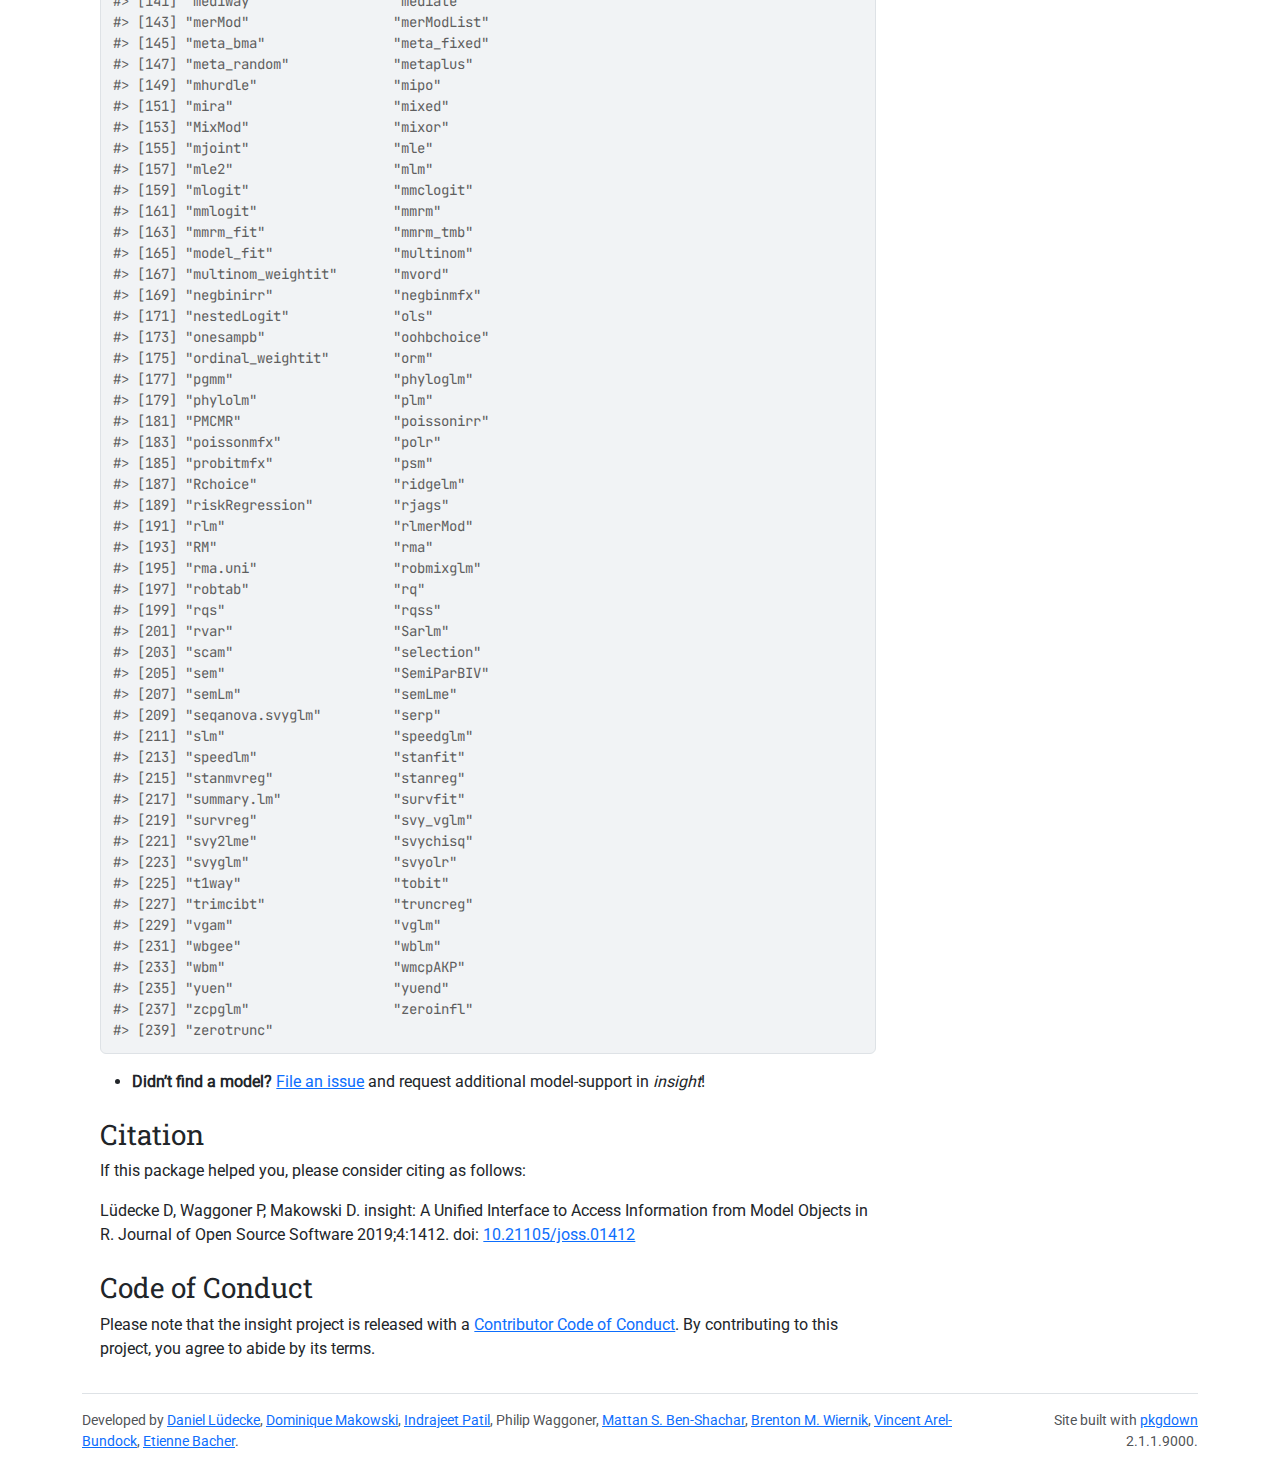
==== commit eec41926: "Deploying to gh-pages from @ iago-nonContributedForks/insight@fedd7d88e6917670f91f1ee8e1ca63d14fec69" ====
--- a/index.html
+++ b/index.html
@@ -35,7 +35,7 @@
 
     <a class="navbar-brand me-2" href="index.html">insight</a>
 
-    <small class="nav-text text-muted me-auto" data-bs-toggle="tooltip" data-bs-placement="bottom" title="">1.0.0.1</small>
+    <small class="nav-text text-muted me-auto" data-bs-toggle="tooltip" data-bs-placement="bottom" title="">1.0.1</small>
 
 
     <button class="navbar-toggler" type="button" data-bs-toggle="collapse" data-bs-target="#navbar" aria-controls="navbar" aria-expanded="false" aria-label="Toggle navigation">
@@ -282,7 +282,7 @@
 <div class="section level2">
 <h2 id="list-of-supported-models-by-class">List of Supported Models by Class<a class="anchor" aria-label="anchor" href="#list-of-supported-models-by-class"></a>
 </h2>
-<p>Currently, about 238 model classes are supported.</p>
+<p>Currently, about 239 model classes are supported.</p>
 <div class="sourceCode" id="cb5"><pre class="downlit sourceCode r">
 <code class="sourceCode R"><span><span class="fu"><a href="reference/is_model_supported.html">supported_models</a></span><span class="op">(</span><span class="op">)</span></span>
 <span><span class="co">#&gt;   [1] "aareg"                   "afex_aov"               </span></span>
@@ -371,39 +371,40 @@
 <span><span class="co">#&gt; [167] "multinom_weightit"       "mvord"                  </span></span>
 <span><span class="co">#&gt; [169] "negbinirr"               "negbinmfx"              </span></span>
 <span><span class="co">#&gt; [171] "nestedLogit"             "ols"                    </span></span>
-<span><span class="co">#&gt; [173] "onesampb"                "ordinal_weightit"       </span></span>
-<span><span class="co">#&gt; [175] "orm"                     "pgmm"                   </span></span>
-<span><span class="co">#&gt; [177] "phyloglm"                "phylolm"                </span></span>
-<span><span class="co">#&gt; [179] "plm"                     "PMCMR"                  </span></span>
-<span><span class="co">#&gt; [181] "poissonirr"              "poissonmfx"             </span></span>
-<span><span class="co">#&gt; [183] "polr"                    "probitmfx"              </span></span>
-<span><span class="co">#&gt; [185] "psm"                     "Rchoice"                </span></span>
-<span><span class="co">#&gt; [187] "ridgelm"                 "riskRegression"         </span></span>
-<span><span class="co">#&gt; [189] "rjags"                   "rlm"                    </span></span>
-<span><span class="co">#&gt; [191] "rlmerMod"                "RM"                     </span></span>
-<span><span class="co">#&gt; [193] "rma"                     "rma.uni"                </span></span>
-<span><span class="co">#&gt; [195] "robmixglm"               "robtab"                 </span></span>
-<span><span class="co">#&gt; [197] "rq"                      "rqs"                    </span></span>
-<span><span class="co">#&gt; [199] "rqss"                    "rvar"                   </span></span>
-<span><span class="co">#&gt; [201] "Sarlm"                   "scam"                   </span></span>
-<span><span class="co">#&gt; [203] "selection"               "sem"                    </span></span>
-<span><span class="co">#&gt; [205] "SemiParBIV"              "semLm"                  </span></span>
-<span><span class="co">#&gt; [207] "semLme"                  "seqanova.svyglm"        </span></span>
-<span><span class="co">#&gt; [209] "serp"                    "slm"                    </span></span>
-<span><span class="co">#&gt; [211] "speedglm"                "speedlm"                </span></span>
-<span><span class="co">#&gt; [213] "stanfit"                 "stanmvreg"              </span></span>
-<span><span class="co">#&gt; [215] "stanreg"                 "summary.lm"             </span></span>
-<span><span class="co">#&gt; [217] "survfit"                 "survreg"                </span></span>
-<span><span class="co">#&gt; [219] "svy_vglm"                "svy2lme"                </span></span>
-<span><span class="co">#&gt; [221] "svychisq"                "svyglm"                 </span></span>
-<span><span class="co">#&gt; [223] "svyolr"                  "t1way"                  </span></span>
-<span><span class="co">#&gt; [225] "tobit"                   "trimcibt"               </span></span>
-<span><span class="co">#&gt; [227] "truncreg"                "vgam"                   </span></span>
-<span><span class="co">#&gt; [229] "vglm"                    "wbgee"                  </span></span>
-<span><span class="co">#&gt; [231] "wblm"                    "wbm"                    </span></span>
-<span><span class="co">#&gt; [233] "wmcpAKP"                 "yuen"                   </span></span>
-<span><span class="co">#&gt; [235] "yuend"                   "zcpglm"                 </span></span>
-<span><span class="co">#&gt; [237] "zeroinfl"                "zerotrunc"</span></span></code></pre></div>
+<span><span class="co">#&gt; [173] "onesampb"                "oohbchoice"             </span></span>
+<span><span class="co">#&gt; [175] "ordinal_weightit"        "orm"                    </span></span>
+<span><span class="co">#&gt; [177] "pgmm"                    "phyloglm"               </span></span>
+<span><span class="co">#&gt; [179] "phylolm"                 "plm"                    </span></span>
+<span><span class="co">#&gt; [181] "PMCMR"                   "poissonirr"             </span></span>
+<span><span class="co">#&gt; [183] "poissonmfx"              "polr"                   </span></span>
+<span><span class="co">#&gt; [185] "probitmfx"               "psm"                    </span></span>
+<span><span class="co">#&gt; [187] "Rchoice"                 "ridgelm"                </span></span>
+<span><span class="co">#&gt; [189] "riskRegression"          "rjags"                  </span></span>
+<span><span class="co">#&gt; [191] "rlm"                     "rlmerMod"               </span></span>
+<span><span class="co">#&gt; [193] "RM"                      "rma"                    </span></span>
+<span><span class="co">#&gt; [195] "rma.uni"                 "robmixglm"              </span></span>
+<span><span class="co">#&gt; [197] "robtab"                  "rq"                     </span></span>
+<span><span class="co">#&gt; [199] "rqs"                     "rqss"                   </span></span>
+<span><span class="co">#&gt; [201] "rvar"                    "Sarlm"                  </span></span>
+<span><span class="co">#&gt; [203] "scam"                    "selection"              </span></span>
+<span><span class="co">#&gt; [205] "sem"                     "SemiParBIV"             </span></span>
+<span><span class="co">#&gt; [207] "semLm"                   "semLme"                 </span></span>
+<span><span class="co">#&gt; [209] "seqanova.svyglm"         "serp"                   </span></span>
+<span><span class="co">#&gt; [211] "slm"                     "speedglm"               </span></span>
+<span><span class="co">#&gt; [213] "speedlm"                 "stanfit"                </span></span>
+<span><span class="co">#&gt; [215] "stanmvreg"               "stanreg"                </span></span>
+<span><span class="co">#&gt; [217] "summary.lm"              "survfit"                </span></span>
+<span><span class="co">#&gt; [219] "survreg"                 "svy_vglm"               </span></span>
+<span><span class="co">#&gt; [221] "svy2lme"                 "svychisq"               </span></span>
+<span><span class="co">#&gt; [223] "svyglm"                  "svyolr"                 </span></span>
+<span><span class="co">#&gt; [225] "t1way"                   "tobit"                  </span></span>
+<span><span class="co">#&gt; [227] "trimcibt"                "truncreg"               </span></span>
+<span><span class="co">#&gt; [229] "vgam"                    "vglm"                   </span></span>
+<span><span class="co">#&gt; [231] "wbgee"                   "wblm"                   </span></span>
+<span><span class="co">#&gt; [233] "wbm"                     "wmcpAKP"                </span></span>
+<span><span class="co">#&gt; [235] "yuen"                    "yuend"                  </span></span>
+<span><span class="co">#&gt; [237] "zcpglm"                  "zeroinfl"               </span></span>
+<span><span class="co">#&gt; [239] "zerotrunc"</span></span></code></pre></div>
 <ul>
 <li>
 <strong>Didn’t find a model?</strong> <a href="https://github.com/easystats/insight/issues" class="external-link">File an issue</a> and request additional model-support in <em>insight</em>!</li>
--- a/deps/Roboto-0.4.9/font.css
+++ b/deps/Roboto-0.4.9/font.css
@@ -3,8 +3,9 @@
   font-family: 'Roboto';
   font-style: normal;
   font-weight: 400;
+  font-stretch: 100%;
   font-display: swap;
-  src: url(KFOmCnqEu92Fr1Mu72xKOzY.woff2) format('woff2');
+  src: url(KFOMCnqEu92Fr1ME7kSn66aGLdTylUAMQXC89YmC2DPNWubEbVmZiArmlw.woff2) format('woff2');
   unicode-range: U+0460-052F, U+1C80-1C8A, U+20B4, U+2DE0-2DFF, U+A640-A69F, U+FE2E-FE2F;
 }
 /* cyrillic */
@@ -12,8 +13,9 @@
   font-family: 'Roboto';
   font-style: normal;
   font-weight: 400;
+  font-stretch: 100%;
   font-display: swap;
-  src: url(KFOmCnqEu92Fr1Mu5mxKOzY.woff2) format('woff2');
+  src: url(KFOMCnqEu92Fr1ME7kSn66aGLdTylUAMQXC89YmC2DPNWubEbVmQiArmlw.woff2) format('woff2');
   unicode-range: U+0301, U+0400-045F, U+0490-0491, U+04B0-04B1, U+2116;
 }
 /* greek-ext */
@@ -21,8 +23,9 @@
   font-family: 'Roboto';
   font-style: normal;
   font-weight: 400;
+  font-stretch: 100%;
   font-display: swap;
-  src: url(KFOmCnqEu92Fr1Mu7mxKOzY.woff2) format('woff2');
+  src: url(KFOMCnqEu92Fr1ME7kSn66aGLdTylUAMQXC89YmC2DPNWubEbVmYiArmlw.woff2) format('woff2');
   unicode-range: U+1F00-1FFF;
 }
 /* greek */
@@ -30,17 +33,39 @@
   font-family: 'Roboto';
   font-style: normal;
   font-weight: 400;
+  font-stretch: 100%;
   font-display: swap;
-  src: url(KFOmCnqEu92Fr1Mu4WxKOzY.woff2) format('woff2');
+  src: url(KFOMCnqEu92Fr1ME7kSn66aGLdTylUAMQXC89YmC2DPNWubEbVmXiArmlw.woff2) format('woff2');
   unicode-range: U+0370-0377, U+037A-037F, U+0384-038A, U+038C, U+038E-03A1, U+03A3-03FF;
+}
+/* math */
+@font-face {
+  font-family: 'Roboto';
+  font-style: normal;
+  font-weight: 400;
+  font-stretch: 100%;
+  font-display: swap;
+  src: url(KFOMCnqEu92Fr1ME7kSn66aGLdTylUAMQXC89YmC2DPNWubEbVnoiArmlw.woff2) format('woff2');
+  unicode-range: U+0302-0303, U+0305, U+0307-0308, U+0310, U+0312, U+0315, U+031A, U+0326-0327, U+032C, U+032F-0330, U+0332-0333, U+0338, U+033A, U+0346, U+034D, U+0391-03A1, U+03A3-03A9, U+03B1-03C9, U+03D1, U+03D5-03D6, U+03F0-03F1, U+03F4-03F5, U+2016-2017, U+2034-2038, U+203C, U+2040, U+2043, U+2047, U+2050, U+2057, U+205F, U+2070-2071, U+2074-208E, U+2090-209C, U+20D0-20DC, U+20E1, U+20E5-20EF, U+2100-2112, U+2114-2115, U+2117-2121, U+2123-214F, U+2190, U+2192, U+2194-21AE, U+21B0-21E5, U+21F1-21F2, U+21F4-2211, U+2213-2214, U+2216-22FF, U+2308-230B, U+2310, U+2319, U+231C-2321, U+2336-237A, U+237C, U+2395, U+239B-23B7, U+23D0, U+23DC-23E1, U+2474-2475, U+25AF, U+25B3, U+25B7, U+25BD, U+25C1, U+25CA, U+25CC, U+25FB, U+266D-266F, U+27C0-27FF, U+2900-2AFF, U+2B0E-2B11, U+2B30-2B4C, U+2BFE, U+3030, U+FF5B, U+FF5D, U+1D400-1D7FF, U+1EE00-1EEFF;
+}
+/* symbols */
+@font-face {
+  font-family: 'Roboto';
+  font-style: normal;
+  font-weight: 400;
+  font-stretch: 100%;
+  font-display: swap;
+  src: url(KFOMCnqEu92Fr1ME7kSn66aGLdTylUAMQXC89YmC2DPNWubEbVn6iArmlw.woff2) format('woff2');
+  unicode-range: U+0001-000C, U+000E-001F, U+007F-009F, U+20DD-20E0, U+20E2-20E4, U+2150-218F, U+2190, U+2192, U+2194-2199, U+21AF, U+21E6-21F0, U+21F3, U+2218-2219, U+2299, U+22C4-22C6, U+2300-243F, U+2440-244A, U+2460-24FF, U+25A0-27BF, U+2800-28FF, U+2921-2922, U+2981, U+29BF, U+29EB, U+2B00-2BFF, U+4DC0-4DFF, U+FFF9-FFFB, U+10140-1018E, U+10190-1019C, U+101A0, U+101D0-101FD, U+102E0-102FB, U+10E60-10E7E, U+1D2C0-1D2D3, U+1D2E0-1D37F, U+1F000-1F0FF, U+1F100-1F1AD, U+1F1E6-1F1FF, U+1F30D-1F30F, U+1F315, U+1F31C, U+1F31E, U+1F320-1F32C, U+1F336, U+1F378, U+1F37D, U+1F382, U+1F393-1F39F, U+1F3A7-1F3A8, U+1F3AC-1F3AF, U+1F3C2, U+1F3C4-1F3C6, U+1F3CA-1F3CE, U+1F3D4-1F3E0, U+1F3ED, U+1F3F1-1F3F3, U+1F3F5-1F3F7, U+1F408, U+1F415, U+1F41F, U+1F426, U+1F43F, U+1F441-1F442, U+1F444, U+1F446-1F449, U+1F44C-1F44E, U+1F453, U+1F46A, U+1F47D, U+1F4A3, U+1F4B0, U+1F4B3, U+1F4B9, U+1F4BB, U+1F4BF, U+1F4C8-1F4CB, U+1F4D6, U+1F4DA, U+1F4DF, U+1F4E3-1F4E6, U+1F4EA-1F4ED, U+1F4F7, U+1F4F9-1F4FB, U+1F4FD-1F4FE, U+1F503, U+1F507-1F50B, U+1F50D, U+1F512-1F513, U+1F53E-1F54A, U+1F54F-1F5FA, U+1F610, U+1F650-1F67F, U+1F687, U+1F68D, U+1F691, U+1F694, U+1F698, U+1F6AD, U+1F6B2, U+1F6B9-1F6BA, U+1F6BC, U+1F6C6-1F6CF, U+1F6D3-1F6D7, U+1F6E0-1F6EA, U+1F6F0-1F6F3, U+1F6F7-1F6FC, U+1F700-1F7FF, U+1F800-1F80B, U+1F810-1F847, U+1F850-1F859, U+1F860-1F887, U+1F890-1F8AD, U+1F8B0-1F8BB, U+1F8C0-1F8C1, U+1F900-1F90B, U+1F93B, U+1F946, U+1F984, U+1F996, U+1F9E9, U+1FA00-1FA6F, U+1FA70-1FA7C, U+1FA80-1FA89, U+1FA8F-1FAC6, U+1FACE-1FADC, U+1FADF-1FAE9, U+1FAF0-1FAF8, U+1FB00-1FBFF;
 }
 /* vietnamese */
 @font-face {
   font-family: 'Roboto';
   font-style: normal;
   font-weight: 400;
+  font-stretch: 100%;
   font-display: swap;
-  src: url(KFOmCnqEu92Fr1Mu7WxKOzY.woff2) format('woff2');
+  src: url(KFOMCnqEu92Fr1ME7kSn66aGLdTylUAMQXC89YmC2DPNWubEbVmbiArmlw.woff2) format('woff2');
   unicode-range: U+0102-0103, U+0110-0111, U+0128-0129, U+0168-0169, U+01A0-01A1, U+01AF-01B0, U+0300-0301, U+0303-0304, U+0308-0309, U+0323, U+0329, U+1EA0-1EF9, U+20AB;
 }
 /* latin-ext */
@@ -48,8 +73,9 @@
   font-family: 'Roboto';
   font-style: normal;
   font-weight: 400;
+  font-stretch: 100%;
   font-display: swap;
-  src: url(KFOmCnqEu92Fr1Mu7GxKOzY.woff2) format('woff2');
+  src: url(KFOMCnqEu92Fr1ME7kSn66aGLdTylUAMQXC89YmC2DPNWubEbVmaiArmlw.woff2) format('woff2');
   unicode-range: U+0100-02BA, U+02BD-02C5, U+02C7-02CC, U+02CE-02D7, U+02DD-02FF, U+0304, U+0308, U+0329, U+1D00-1DBF, U+1E00-1E9F, U+1EF2-1EFF, U+2020, U+20A0-20AB, U+20AD-20C0, U+2113, U+2C60-2C7F, U+A720-A7FF;
 }
 /* latin */
@@ -57,7 +83,8 @@
   font-family: 'Roboto';
   font-style: normal;
   font-weight: 400;
+  font-stretch: 100%;
   font-display: swap;
-  src: url(KFOmCnqEu92Fr1Mu4mxK.woff2) format('woff2');
+  src: url(KFOMCnqEu92Fr1ME7kSn66aGLdTylUAMQXC89YmC2DPNWubEbVmUiAo.woff2) format('woff2');
   unicode-range: U+0000-00FF, U+0131, U+0152-0153, U+02BB-02BC, U+02C6, U+02DA, U+02DC, U+0304, U+0308, U+0329, U+2000-206F, U+20AC, U+2122, U+2191, U+2193, U+2212, U+2215, U+FEFF, U+FFFD;
 }
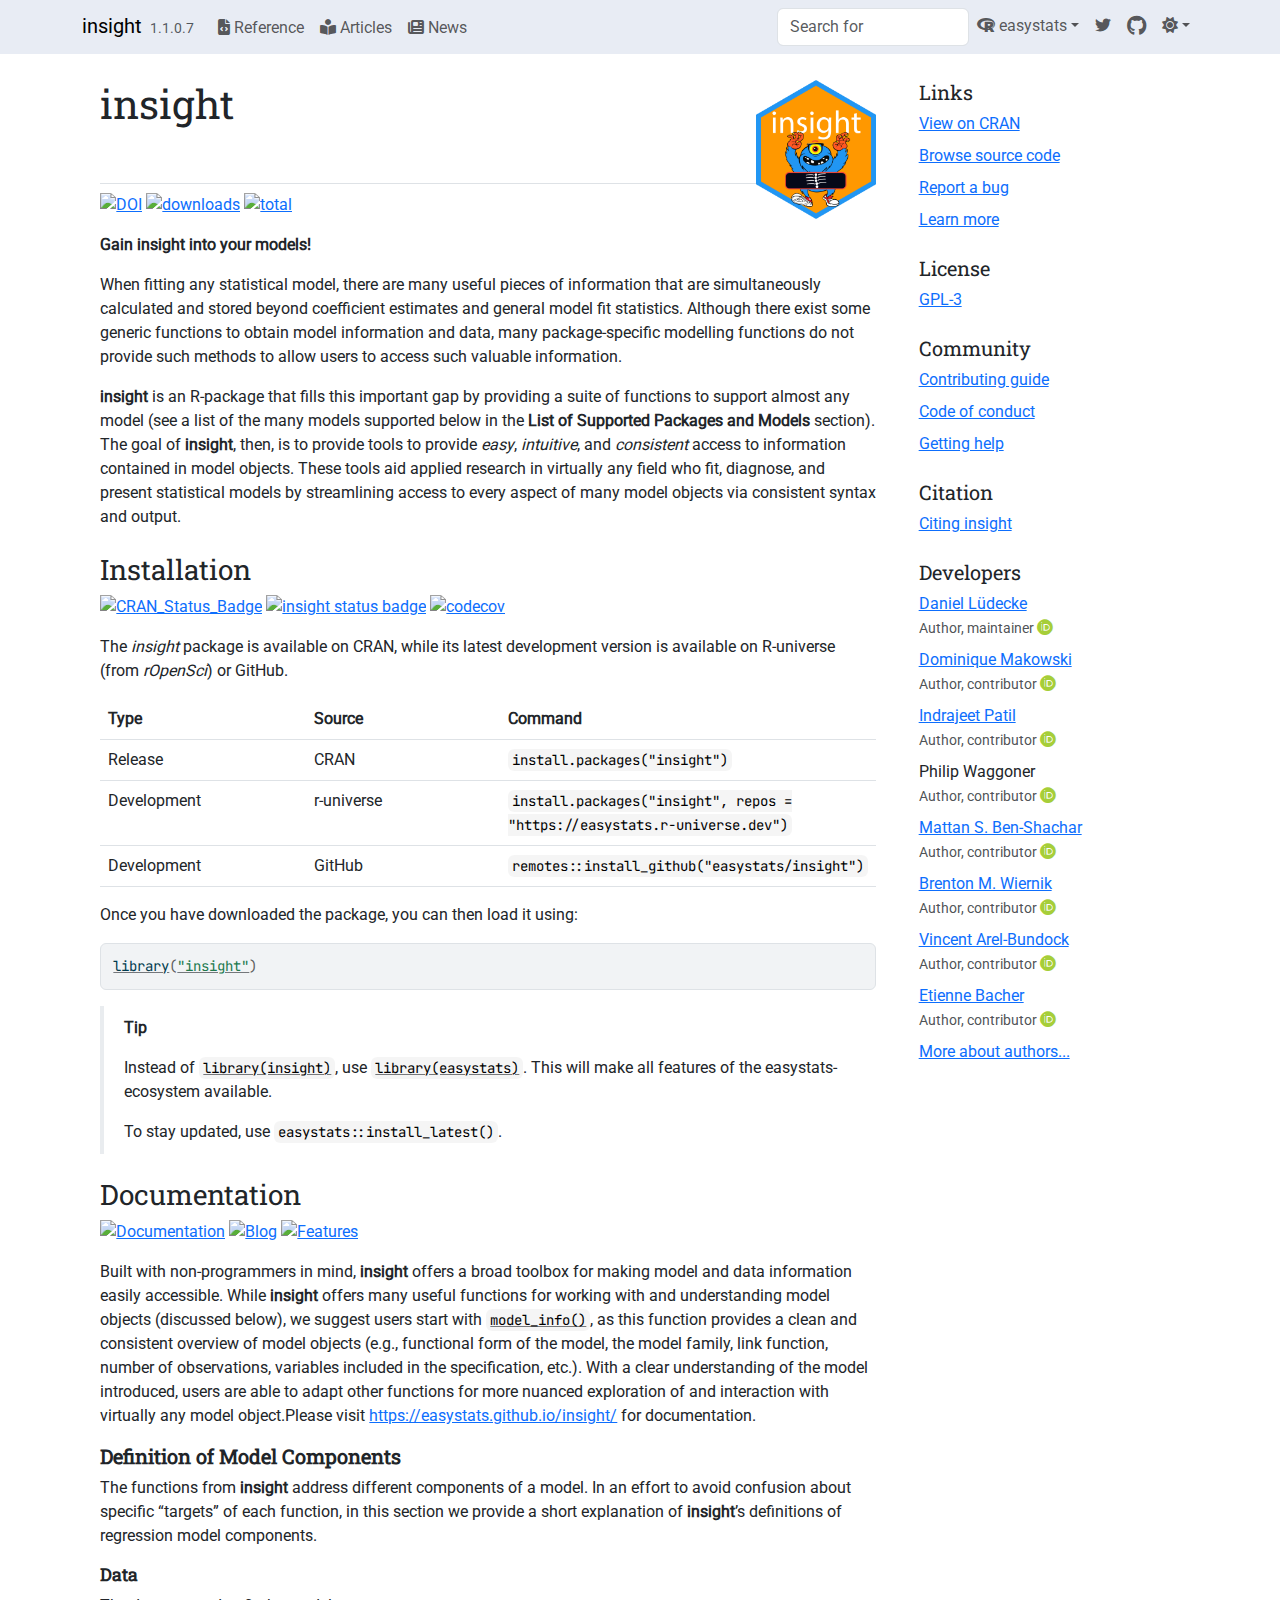
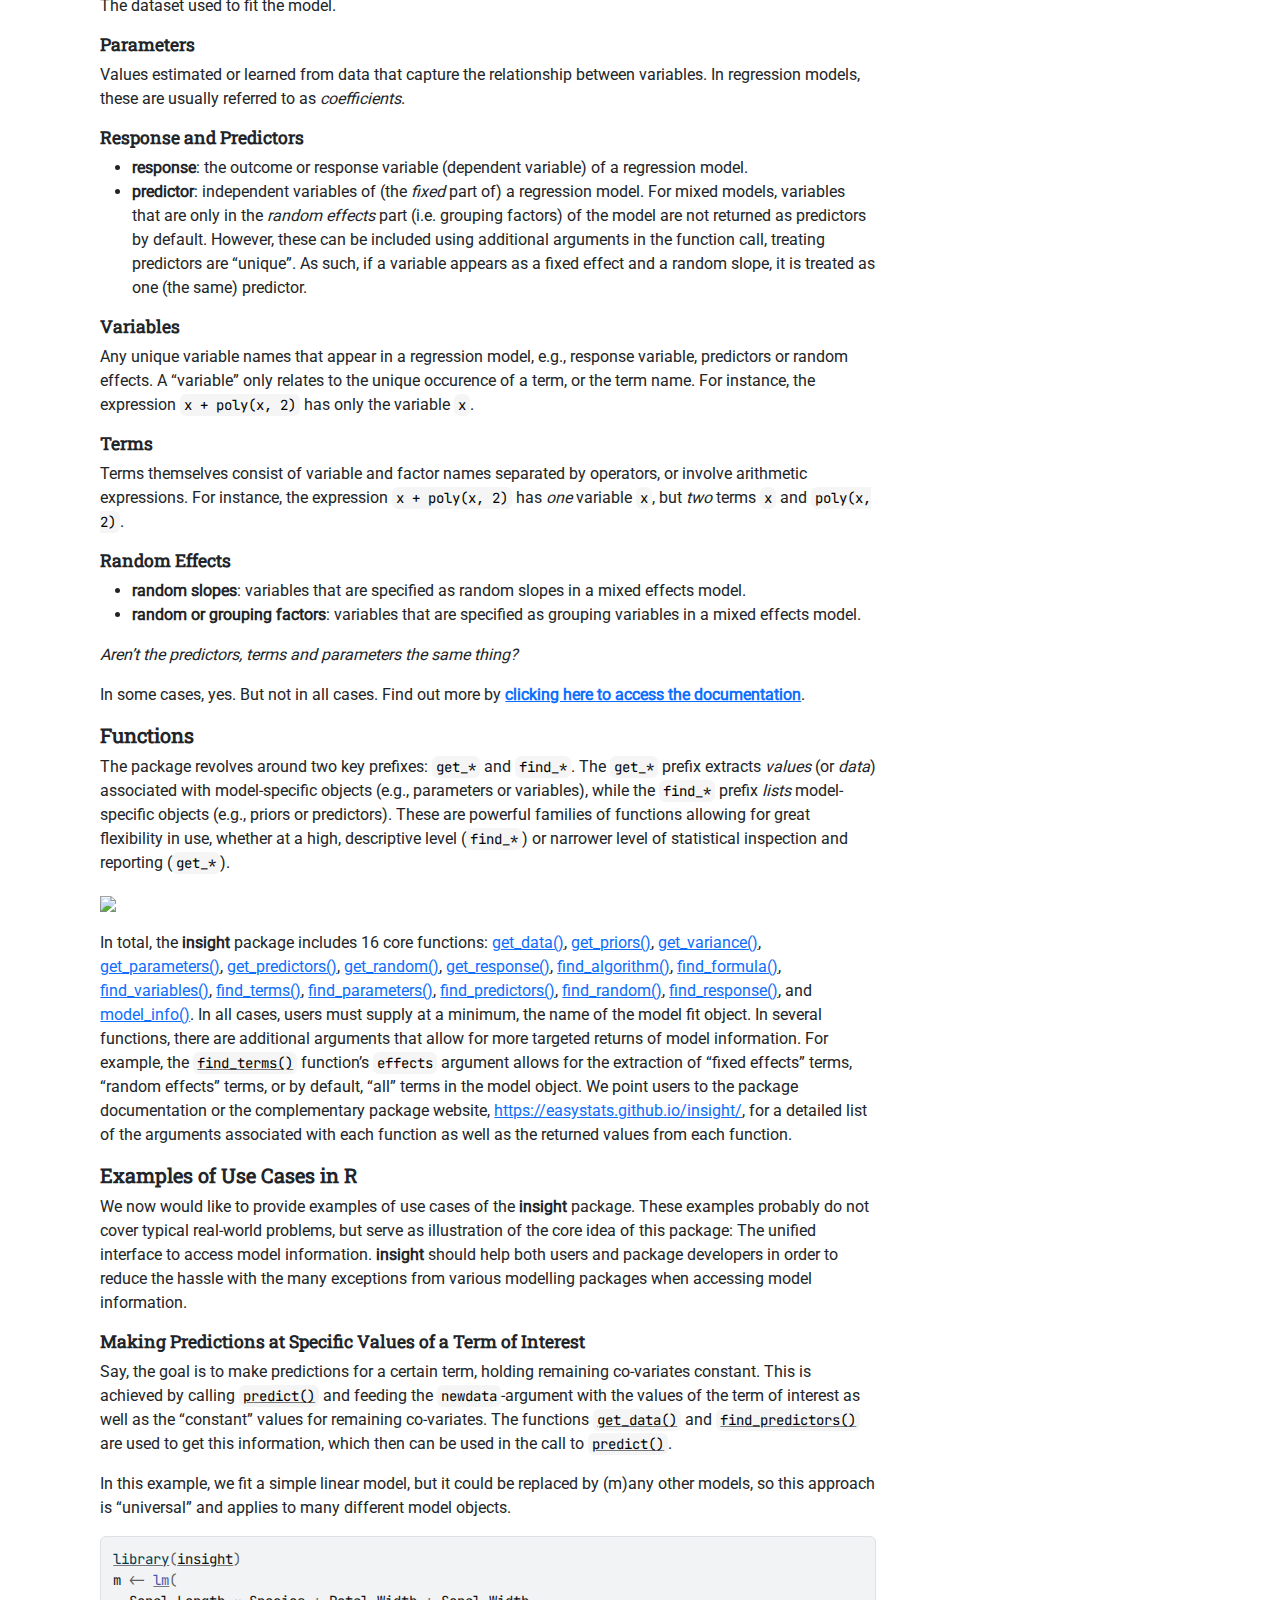
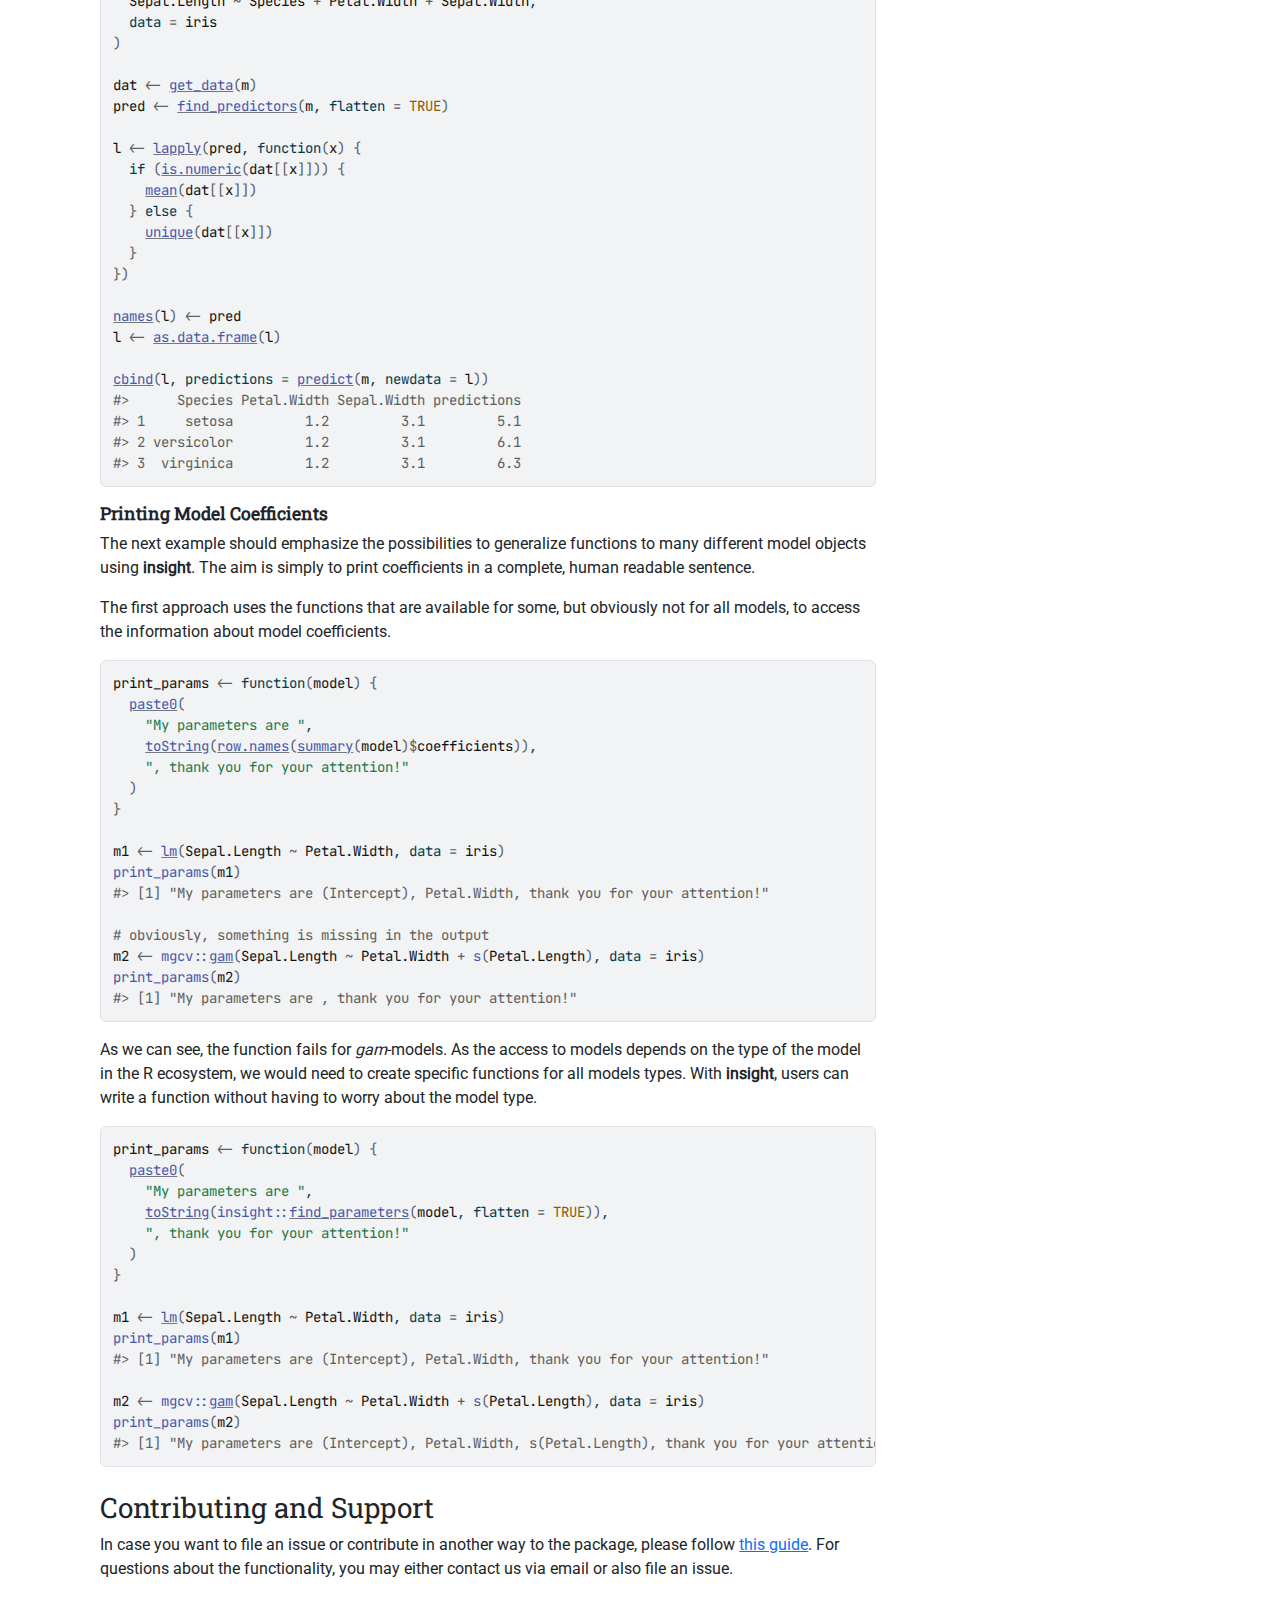
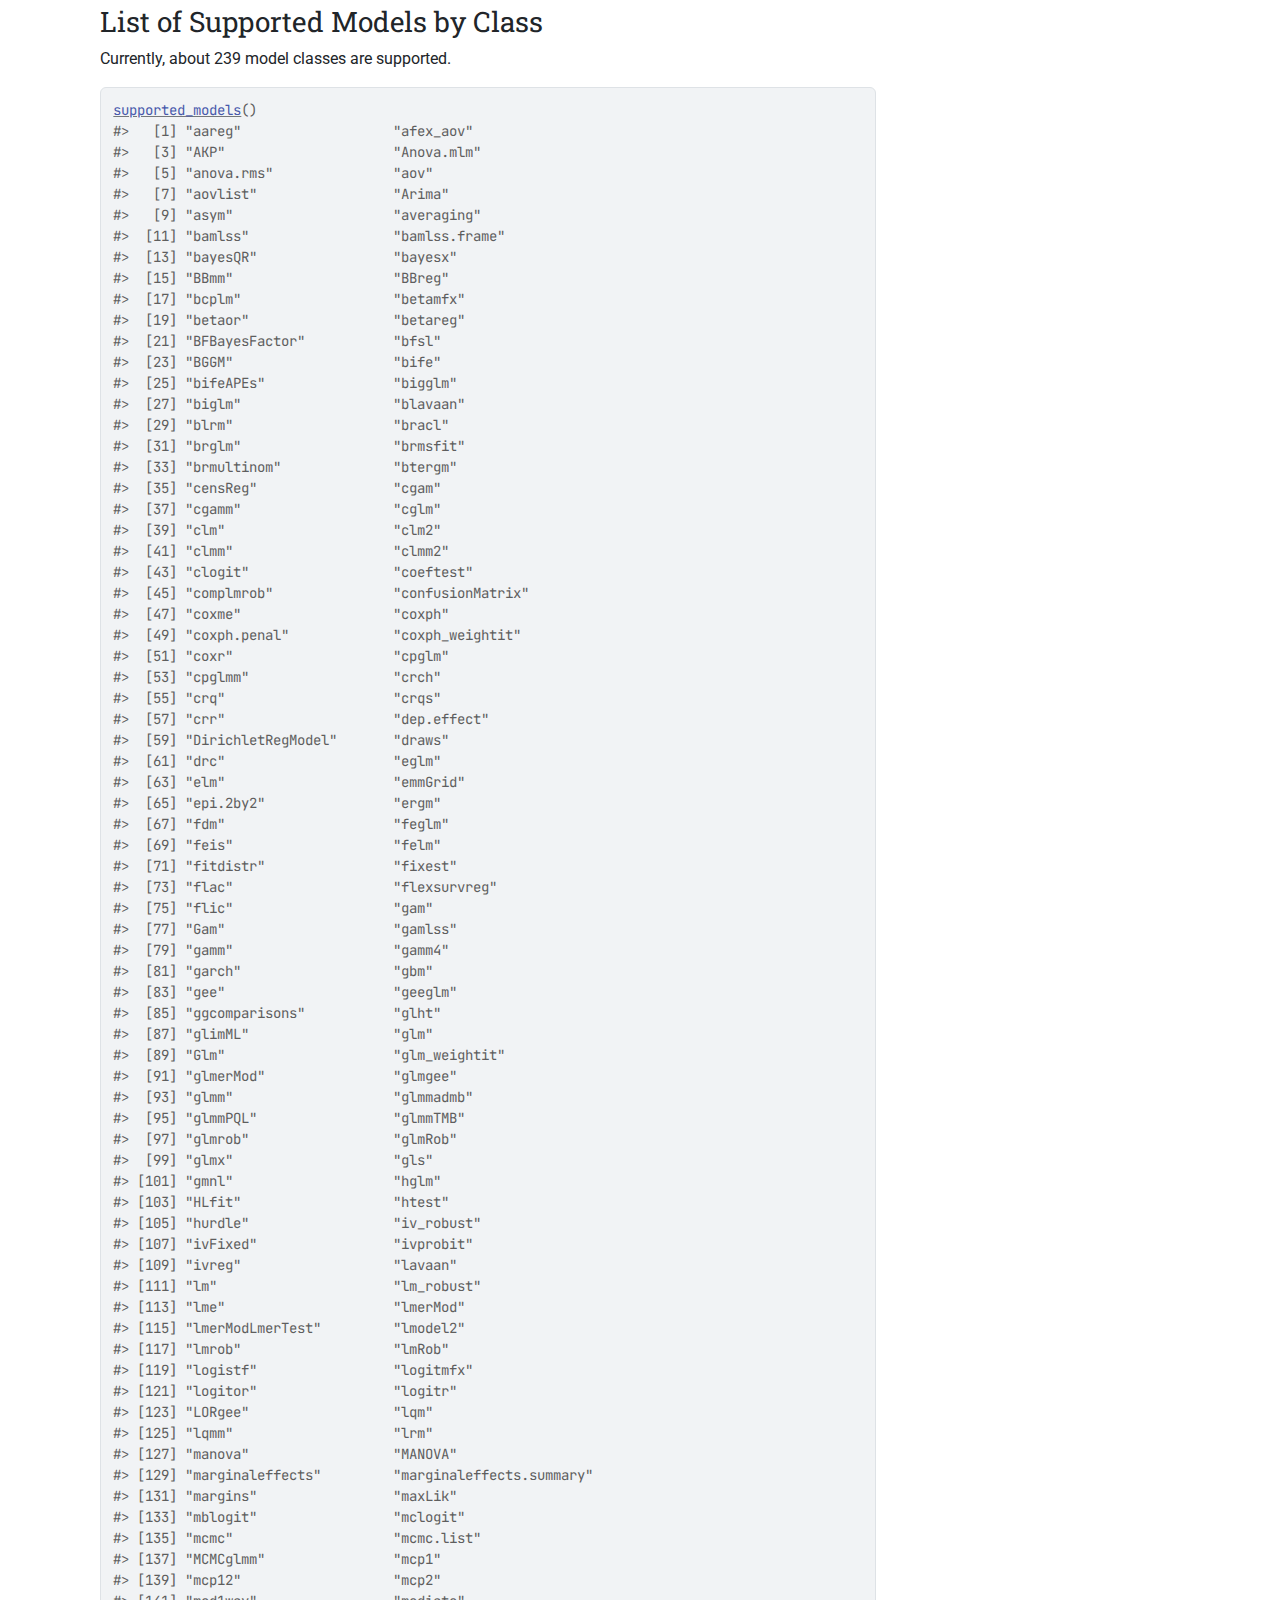
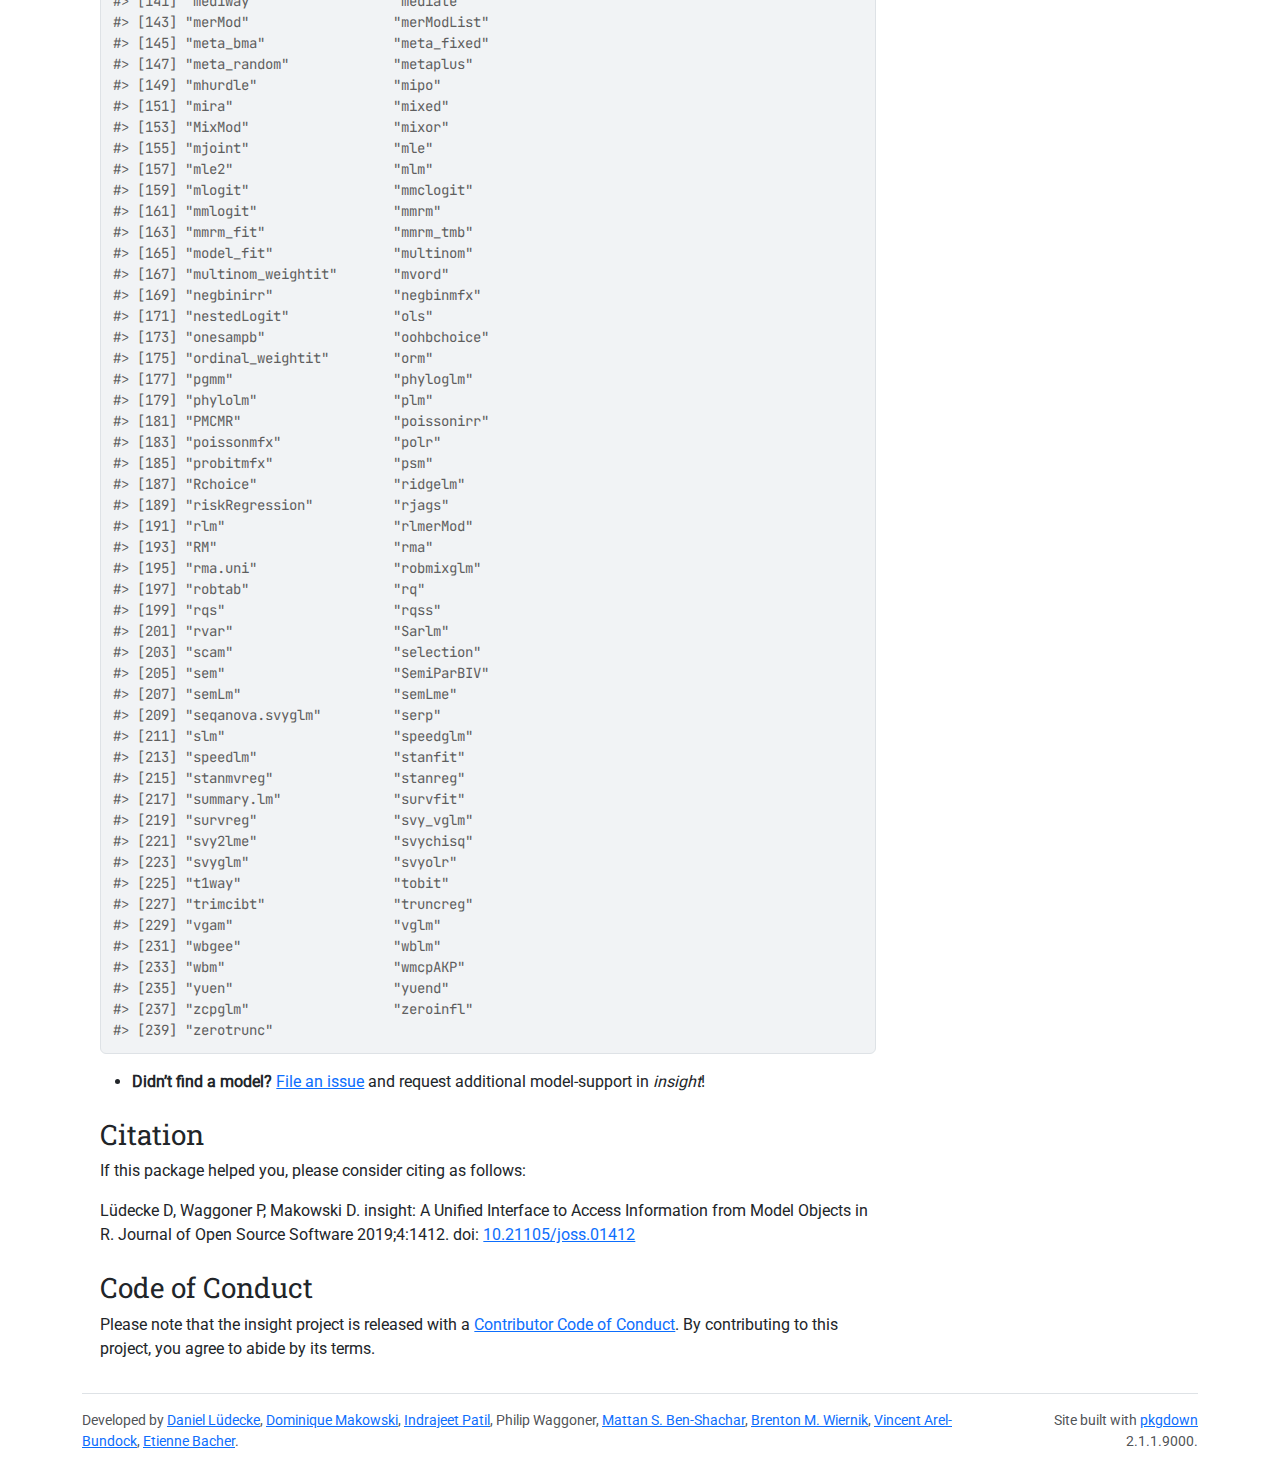
==== commit 1d286e1e: "Deploying to gh-pages from @ iago-nonContributedForks/insight@c016c6226716103e4cfe6ea9e7e22db2ab8ac4" ====
--- a/index.html
+++ b/index.html
@@ -6,20 +6,20 @@
 <meta http-equiv="X-UA-Compatible" content="IE=edge">
 <meta name="viewport" content="width=device-width, initial-scale=1, shrink-to-fit=no">
 <title>Easy Access to Model Information for Various Model Objects • insight</title>
-<!-- favicons --><link rel="icon" type="image/png" sizes="48x48" href="favicon-48x48.png">
+<!-- favicons --><link rel="icon" type="image/png" sizes="96x96" href="favicon-96x96.png">
 <link rel="icon" type="”image/svg+xml”" href="favicon.svg">
 <link rel="apple-touch-icon" sizes="180x180" href="apple-touch-icon.png">
 <link rel="icon" sizes="any" href="favicon.ico">
 <link rel="manifest" href="site.webmanifest">
-<script src="lightswitch.js"></script><script src="katex-auto.js"></script><script src="deps/jquery-3.6.0/jquery-3.6.0.min.js"></script><meta name="viewport" content="width=device-width, initial-scale=1, shrink-to-fit=no">
+<!-- katex math --><link rel="stylesheet" href="https://cdn.jsdelivr.net/npm/katex@0.16.11/dist/katex.min.css" integrity="sha384-nB0miv6/jRmo5UMMR1wu3Gz6NLsoTkbqJghGIsx//Rlm+ZU03BU6SQNC66uf4l5+" crossorigin="anonymous">
+<script defer src="https://cdn.jsdelivr.net/npm/katex@0.16.11/dist/katex.min.js" integrity="sha384-7zkQWkzuo3B5mTepMUcHkMB5jZaolc2xDwL6VFqjFALcbeS9Ggm/Yr2r3Dy4lfFg" crossorigin="anonymous"></script><script defer src="https://cdn.jsdelivr.net/npm/katex@0.16.11/dist/contrib/auto-render.min.js" integrity="sha384-43gviWU0YVjaDtb/GhzOouOXtZMP/7XUzwPTstBeZFe/+rCMvRwr4yROQP43s0Xk" crossorigin="anonymous" onload="renderMathInElement(document.body);"></script><script src="katex-auto.js"></script><script src="lightswitch.js"></script><script src="deps/jquery-3.6.0/jquery-3.6.0.min.js"></script><meta name="viewport" content="width=device-width, initial-scale=1, shrink-to-fit=no">
 <link href="deps/bootstrap-5.3.1/bootstrap.min.css" rel="stylesheet">
 <script src="deps/bootstrap-5.3.1/bootstrap.bundle.min.js"></script><link href="deps/Roboto-0.4.9/font.css" rel="stylesheet">
 <link href="deps/JetBrains_Mono-0.4.9/font.css" rel="stylesheet">
 <link href="deps/Roboto_Slab-0.4.9/font.css" rel="stylesheet">
 <link href="deps/font-awesome-6.5.2/css/all.min.css" rel="stylesheet">
 <link href="deps/font-awesome-6.5.2/css/v4-shims.min.css" rel="stylesheet">
-<script src="deps/headroom-0.11.0/headroom.min.js"></script><script src="deps/headroom-0.11.0/jQuery.headroom.min.js"></script><script src="deps/bootstrap-toc-1.0.1/bootstrap-toc.min.js"></script><script src="deps/clipboard.js-2.0.11/clipboard.min.js"></script><script src="deps/search-1.0.0/autocomplete.jquery.min.js"></script><script src="deps/search-1.0.0/fuse.min.js"></script><script src="deps/search-1.0.0/mark.min.js"></script><link href="deps/KaTex-0.16.10/katex.min.css" rel="stylesheet">
-<script src="deps/KaTex-0.16.10/katex.min.js"></script><!-- pkgdown --><script src="pkgdown.js"></script><meta property="og:title" content="Easy Access to Model Information for Various Model Objects">
+<script src="deps/headroom-0.11.0/headroom.min.js"></script><script src="deps/headroom-0.11.0/jQuery.headroom.min.js"></script><script src="deps/bootstrap-toc-1.0.1/bootstrap-toc.min.js"></script><script src="deps/clipboard.js-2.0.11/clipboard.min.js"></script><script src="deps/search-1.0.0/autocomplete.jquery.min.js"></script><script src="deps/search-1.0.0/fuse.min.js"></script><script src="deps/search-1.0.0/mark.min.js"></script><!-- pkgdown --><script src="pkgdown.js"></script><meta property="og:title" content="Easy Access to Model Information for Various Model Objects">
 <meta name="description" content="A tool to provide an easy, intuitive and consistent access to information contained in various R models, like model formulas, model terms, information about random effects, data that was used to fit the model or data from response variables. insight mainly revolves around two types of functions: Functions that find (the names of) information, starting with find_, and functions that get the underlying data, starting with get_. The package has a consistent syntax and works with many different model objects, where otherwise functions to access these information are missing.">
 <meta property="og:description" content="A tool to provide an easy, intuitive and consistent access to information contained in various R models, like model formulas, model terms, information about random effects, data that was used to fit the model or data from response variables. insight mainly revolves around two types of functions: Functions that find (the names of) information, starting with find_, and functions that get the underlying data, starting with get_. The package has a consistent syntax and works with many different model objects, where otherwise functions to access these information are missing.">
 <meta property="og:image" content="https://easystats.github.io/insight/reference/figures/card.png">
@@ -35,7 +35,7 @@
 
     <a class="navbar-brand me-2" href="index.html">insight</a>
 
-    <small class="nav-text text-muted me-auto" data-bs-toggle="tooltip" data-bs-placement="bottom" title="">1.0.1</small>
+    <small class="nav-text text-muted me-auto" data-bs-toggle="tooltip" data-bs-placement="bottom" title="">1.1.0.7</small>
 
 
     <button class="navbar-toggler" type="button" data-bs-toggle="collapse" data-bs-target="#navbar" aria-controls="navbar" aria-expanded="false" aria-label="Toggle navigation">
@@ -97,7 +97,7 @@
 <div class="section level2">
 <h2 id="installation">Installation<a class="anchor" aria-label="anchor" href="#installation"></a>
 </h2>
-<p><a href="https://cran.r-project.org/package=insight" class="external-link"><img src="https://www.r-pkg.org/badges/version/insight" alt="CRAN_Status_Badge"></a> <a href="https://easystats.r-universe.dev" class="external-link"><img src="https://easystats.r-universe.dev/badges/insight" alt="insight status badge"></a> <a href="https://github.com/easystats/insight/actions" class="external-link"><img src="https://github.com/easystats/insight/workflows/R-CMD-check/badge.svg?branch=main" alt="R-CMD-check"></a></p>
+<p><a href="https://cran.r-project.org/package=insight" class="external-link"><img src="https://www.r-pkg.org/badges/version/insight" alt="CRAN_Status_Badge"></a> <a href="https://easystats.r-universe.dev" class="external-link"><img src="https://easystats.r-universe.dev/badges/insight" alt="insight status badge"></a> <a href="https://app.codecov.io/gh/easystats/insight" class="external-link"><img src="https://codecov.io/gh/easystats/insight/branch/main/graph/badge.svg" alt="codecov"></a></p>
 <p>The <em>insight</em> package is available on CRAN, while its latest development version is available on R-universe (from <em>rOpenSci</em>) or GitHub.</p>
 <table class="table">
 <colgroup>
@@ -459,20 +459,20 @@
 <h2 data-toc-skip>Developers</h2>
 <ul class="list-unstyled">
 <li>
-<a href="https://github.com/strengejacke" class="external-link">Daniel Lüdecke</a> <br><small class="roles"> Author, maintainer </small> <a href="https://orcid.org/0000-0002-8895-3206" target="orcid.widget" aria-label="ORCID" class="external-link"><span class="fab fa-orcid orcid" aria-hidden="true"></span></a> </li>
-<li>
-<a href="https://dominiquemakowski.github.io/" class="external-link">Dominique Makowski</a> <br><small class="roles"> Author, contributor </small> <a href="https://orcid.org/0000-0001-5375-9967" target="orcid.widget" aria-label="ORCID" class="external-link"><span class="fab fa-orcid orcid" aria-hidden="true"></span></a> </li>
-<li>
-<a href="https://sites.google.com/site/indrajeetspatilmorality/" class="external-link">Indrajeet Patil</a> <br><small class="roles"> Author, contributor </small> <a href="https://orcid.org/0000-0003-1995-6531" target="orcid.widget" aria-label="ORCID" class="external-link"><span class="fab fa-orcid orcid" aria-hidden="true"></span></a> </li>
-<li>Philip Waggoner <br><small class="roles"> Author, contributor </small> <a href="https://orcid.org/0000-0002-7825-7573" target="orcid.widget" aria-label="ORCID" class="external-link"><span class="fab fa-orcid orcid" aria-hidden="true"></span></a> </li>
-<li>
-<a href="https://home.msbstats.info/" class="external-link">Mattan S. Ben-Shachar</a> <br><small class="roles"> Author, contributor </small> <a href="https://orcid.org/0000-0002-4287-4801" target="orcid.widget" aria-label="ORCID" class="external-link"><span class="fab fa-orcid orcid" aria-hidden="true"></span></a> </li>
-<li>
-<a href="https://wiernik.org/" class="external-link">Brenton M. Wiernik</a> <br><small class="roles"> Author, contributor </small> <a href="https://orcid.org/0000-0001-9560-6336" target="orcid.widget" aria-label="ORCID" class="external-link"><span class="fab fa-orcid orcid" aria-hidden="true"></span></a> </li>
-<li>
-<a href="https://arelbundock.com/" class="external-link">Vincent Arel-Bundock</a> <br><small class="roles"> Author, contributor </small> <a href="https://orcid.org/0000-0003-2042-7063" target="orcid.widget" aria-label="ORCID" class="external-link"><span class="fab fa-orcid orcid" aria-hidden="true"></span></a> </li>
-<li>
-<a href="https://www.etiennebacher.com/" class="external-link">Etienne Bacher</a> <br><small class="roles"> Author, contributor </small> <a href="https://orcid.org/0000-0002-9271-5075" target="orcid.widget" aria-label="ORCID" class="external-link"><span class="fab fa-orcid orcid" aria-hidden="true"></span></a> </li>
+<a href="https://github.com/strengejacke" class="external-link">Daniel Lüdecke</a> <br><small class="roles"> Author, maintainer </small> <a href="https://orcid.org/0000-0002-8895-3206" target="orcid.widget" aria-label="ORCID" class="external-link"><span class="fab fa-orcid orcid" aria-hidden="true"></span></a>  </li>
+<li>
+<a href="https://dominiquemakowski.github.io/" class="external-link">Dominique Makowski</a> <br><small class="roles"> Author, contributor </small> <a href="https://orcid.org/0000-0001-5375-9967" target="orcid.widget" aria-label="ORCID" class="external-link"><span class="fab fa-orcid orcid" aria-hidden="true"></span></a>  </li>
+<li>
+<a href="https://sites.google.com/site/indrajeetspatilmorality/" class="external-link">Indrajeet Patil</a> <br><small class="roles"> Author, contributor </small> <a href="https://orcid.org/0000-0003-1995-6531" target="orcid.widget" aria-label="ORCID" class="external-link"><span class="fab fa-orcid orcid" aria-hidden="true"></span></a>  </li>
+<li>Philip Waggoner <br><small class="roles"> Author, contributor </small> <a href="https://orcid.org/0000-0002-7825-7573" target="orcid.widget" aria-label="ORCID" class="external-link"><span class="fab fa-orcid orcid" aria-hidden="true"></span></a>  </li>
+<li>
+<a href="https://home.msbstats.info/" class="external-link">Mattan S. Ben-Shachar</a> <br><small class="roles"> Author, contributor </small> <a href="https://orcid.org/0000-0002-4287-4801" target="orcid.widget" aria-label="ORCID" class="external-link"><span class="fab fa-orcid orcid" aria-hidden="true"></span></a>  </li>
+<li>
+<a href="https://wiernik.org/" class="external-link">Brenton M. Wiernik</a> <br><small class="roles"> Author, contributor </small> <a href="https://orcid.org/0000-0001-9560-6336" target="orcid.widget" aria-label="ORCID" class="external-link"><span class="fab fa-orcid orcid" aria-hidden="true"></span></a>  </li>
+<li>
+<a href="https://arelbundock.com/" class="external-link">Vincent Arel-Bundock</a> <br><small class="roles"> Author, contributor </small> <a href="https://orcid.org/0000-0003-2042-7063" target="orcid.widget" aria-label="ORCID" class="external-link"><span class="fab fa-orcid orcid" aria-hidden="true"></span></a>  </li>
+<li>
+<a href="https://www.etiennebacher.com/" class="external-link">Etienne Bacher</a> <br><small class="roles"> Author, contributor </small> <a href="https://orcid.org/0000-0002-9271-5075" target="orcid.widget" aria-label="ORCID" class="external-link"><span class="fab fa-orcid orcid" aria-hidden="true"></span></a>  </li>
 <li><a href="authors.html">More about authors...</a></li>
 </ul>
 </div>
